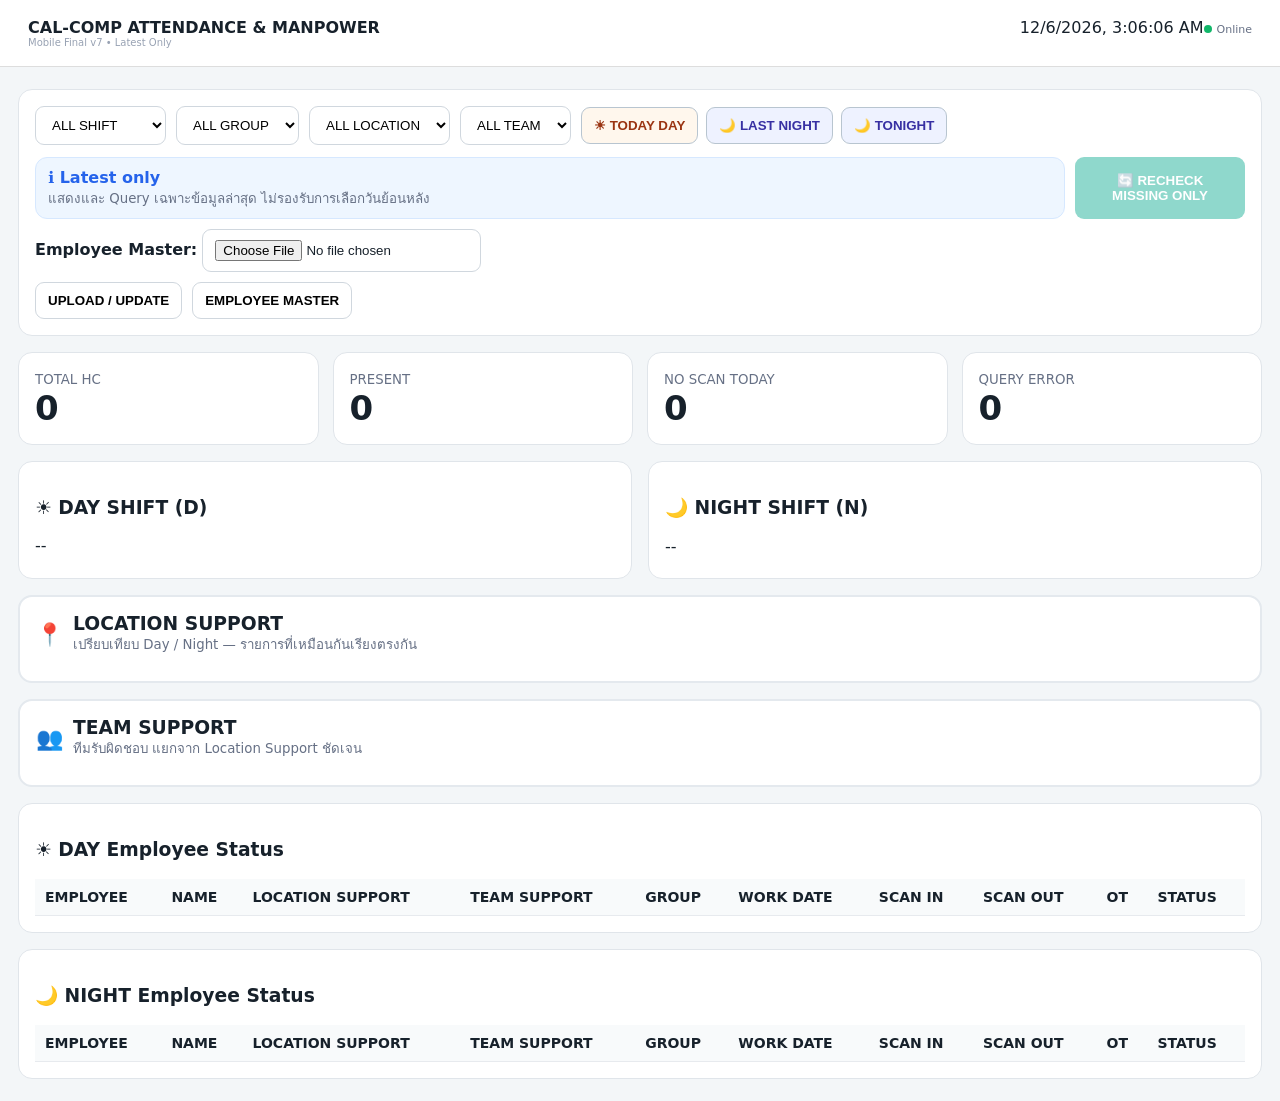
==== templates/index.html @ 97f6e33f "Add files via upload" ====
<!doctype html><html lang="th"><head>
<meta name="viewport" content="width=device-width,initial-scale=1,viewport-fit=cover">
<meta name="apple-mobile-web-app-capable" content="yes">
<meta name="apple-mobile-web-app-status-bar-style" content="default">
<meta name="apple-mobile-web-app-title" content="CC Attendance">
<link rel="apple-touch-icon" href="/static/icon-192.png"><meta charset="utf-8"><meta name="viewport" content="width=device-width,initial-scale=1,viewport-fit=cover"><meta name="theme-color" content="#0aa98f"><link rel="manifest" href="/manifest.webmanifest"><title>CC Attendance Mobile</title><style>
:root{--t:#0aa98f;--ink:#17212b;--mut:#667085;--bg:#f3f6f8}*{box-sizing:border-box}body{margin:0;font-family:system-ui,"Segoe UI",sans-serif;background:var(--bg);color:var(--ink)}header{background:#fff;padding:18px 28px;border-bottom:1px solid #ddd;display:flex;justify-content:space-between}.wrap{max-width:1400px;margin:22px auto;padding:0 18px}.toolbar,.card,.metric{background:#fff;border:1px solid #e0e5ea;border-radius:14px;padding:16px}.toolbar{display:flex;gap:10px;flex-wrap:wrap;align-items:center}select,input,button{padding:10px 12px;border:1px solid #d0d7de;border-radius:9px;background:#fff}button{cursor:pointer;font-weight:700}.primary{background:var(--t);color:#fff;border:0}.cards{display:grid;grid-template-columns:repeat(4,1fr);gap:14px;margin:16px 0}.metric small{color:var(--mut)}.metric strong{display:block;font-size:34px}.metric{transition:.15s}.metric.clickable,.barrow.clickable{cursor:pointer}.metric.clickable:hover,.barrow.clickable:hover{border-color:#9fded4;box-shadow:0 3px 12px #00000010}.barrow.clickable{border-radius:8px;padding:4px}.barrow.clickable:hover{background:#f5fbfa}.modal{display:none;position:fixed;inset:0;background:#0008;z-index:50;padding:24px}.modal.open{display:flex;align-items:center;justify-content:center}.modalbox{background:#fff;border-radius:16px;width:min(1000px,96vw);max-height:86vh;overflow:hidden;box-shadow:0 20px 60px #0005}.modalhead{padding:16px 20px;border-bottom:1px solid #e7eaee;display:flex;justify-content:space-between;align-items:center}.modalbody{padding:0 20px 20px;overflow:auto;max-height:70vh}.close{border:0;background:#f2f4f7;font-size:18px}.grid{display:grid;grid-template-columns:1fr 1fr;gap:16px}.compare{display:grid;grid-template-columns:180px 1fr 90px 1fr 90px;gap:10px;align-items:center;padding:8px 6px;border-bottom:1px solid #f0f2f4}.compare.head{font-weight:800;background:#f8fafb;border-radius:8px}.typecard{border:2px solid #e4e9ee}.typehead{display:flex;align-items:center;gap:10px;margin-bottom:10px}.typeicon{font-size:22px}.queryquick{display:flex;gap:8px;flex-wrap:wrap}.queryquick button{border-color:#b8c5d0}.queryquick .night{background:#eef2ff;color:#3730a3}.queryquick .day{background:#fff7ed;color:#9a3412}.barrow{display:grid;grid-template-columns:140px 1fr 75px;gap:10px;align-items:center;margin:9px 0}.bar,.prog{height:10px;background:#e8edf1;border-radius:99px;overflow:hidden}.fill{height:100%;background:var(--t)}table{width:100%;border-collapse:collapse;font-size:14px}th,td{padding:10px;border-bottom:1px solid #e7eaee;text-align:left}th{background:#f8fafb;position:sticky;top:0}.pill{font-size:12px;font-weight:800;padding:5px 8px;border-radius:99px}.present{background:#dcfce7;color:#166534}.noscan{background:#fff3cd;color:#8a5700}.error{background:#fee2e2;color:#991b1b}.unchecked{background:#e5e7eb;color:#475467}.progress{display:none;margin-top:12px}.prog div{height:100%;background:#2563eb;width:0}.scroll{max-height:520px;overflow:auto}@media(max-width:850px){.cards{grid-template-columns:1fr 1fr}.grid{grid-template-columns:1fr}}

/* V4.3 Mobile/PWA */
.mobilebar{display:none}.mobile-tabs{display:none}
@media(max-width:700px){
 body{padding-bottom:74px} header{padding:12px 14px;position:sticky;top:0;z-index:20} header b{font-size:14px} header span{font-size:11px}.wrap{margin:10px auto;padding:0 9px}.toolbar{padding:10px;gap:7px}.toolbar>select{width:calc(50% - 4px)}.toolbar label{width:100%;font-size:12px}.toolbar label input[type=date]{width:58%}.toolbar input[type=file]{max-width:100%}.queryquick{display:grid;grid-template-columns:repeat(3,1fr);width:100%;gap:6px}.queryquick button{padding:10px 4px;font-size:11px}.toolbar #qcustom,.toolbar #qmissing{flex:1}.toolbar #upload,.toolbar #manage,.toolbar label:has(#master){display:none}.cards{grid-template-columns:1fr 1fr;gap:8px;margin:10px 0}.metric{padding:11px}.metric strong{font-size:27px}.metric small{font-size:10px}.grid{grid-template-columns:1fr 1fr;gap:8px}.grid .card{padding:10px}.grid h3{font-size:13px;margin:0 0 6px}.grid #daySummary,.grid #nightSummary{font-size:11px}.typecard{padding:10px}.typehead h3{font-size:15px}.compare{grid-template-columns:105px 1fr 38px 1fr 38px;gap:5px;padding:7px 2px;font-size:11px}.compare.head{font-size:10px}.barrow{grid-template-columns:100px 1fr 55px}.card:has(#dayRows),.card:has(#nightRows){padding:10px}.scroll{max-height:420px;overflow:auto}table{font-size:11px;min-width:780px}th,td{padding:8px 6px}.modal{padding:0;align-items:flex-end!important}.modalbox{width:100%;max-height:90vh;border-radius:18px 18px 0 0}.modalbody{padding:0 10px 20px}.mobilebar{display:grid;grid-template-columns:repeat(3,1fr);position:fixed;left:0;right:0;bottom:0;z-index:60;background:#fff;border-top:1px solid #ddd;padding-bottom:env(safe-area-inset-bottom)}.mobilebar button{border:0;border-radius:0;padding:10px 4px;background:#fff;font-size:11px}.mobilebar span{display:block;font-size:18px}.mobile-tabs{display:flex;gap:6px;margin:8px 0}.mobile-tabs button{flex:1}.progress{position:sticky;top:52px;z-index:15;background:#fff;padding:8px;border-radius:10px}.typeicon{font-size:18px}
}

/* V6 Mobile Final */
button:disabled{opacity:.45;cursor:not-allowed}.netdot{display:inline-flex;align-items:center;gap:5px;font-size:11px;color:#667085}.netdot i{width:8px;height:8px;border-radius:50%;background:#12b76a;display:inline-block}.netdot.off i{background:#f04438}.mastertools{display:flex;gap:7px;flex-wrap:wrap;margin:12px 0}.mastertools button{font-size:12px}.ghost{background:#fff;border:1px solid #b8c5d0}.settingrow{display:flex;justify-content:space-between;gap:14px;align-items:center;padding:14px 0;border-bottom:1px solid #edf0f2}.settingrow:last-child{border-bottom:0}.settingrow label{font-weight:700}.settingrow small{display:block;color:#667085;font-weight:400;margin-top:3px}.settingsbox{padding:8px 20px 24px}.backupnote{font-size:12px;color:#667085;margin-top:8px}.toast{position:fixed;left:50%;bottom:92px;transform:translateX(-50%);background:#17212b;color:#fff;padding:10px 14px;border-radius:999px;z-index:100;font-size:12px;opacity:0;pointer-events:none;transition:.2s}.toast.show{opacity:1}.ver{font-size:10px;color:#98a2b3}.querybusy{animation:pulse 1s infinite}@keyframes pulse{50%{opacity:.55}}
@media(max-width:700px){.mobilebar{grid-template-columns:repeat(4,1fr)}.toolbar{border-radius:18px}.toolbar #last{width:100%;text-align:right;font-size:11px}.mastertools{display:grid;grid-template-columns:1fr 1fr}.mastertools button{padding:9px 6px}.settingsbox{padding:6px 16px 24px}.settingrow{font-size:13px}.settingrow select{max-width:120px}.modalbody .mastertable{min-width:880px}}

/* V7 Latest Only: mobile historical custom-date query removed */
.latestonly{width:100%;display:grid;grid-template-columns:1fr auto;gap:10px;align-items:stretch;margin-top:2px}.latestonly>div{background:#eef6ff;border:1px solid #d6e8ff;border-radius:12px;padding:10px 12px;color:#2563eb;display:flex;flex-direction:column;justify-content:center}.latestonly small{display:block;color:#667085;margin-top:3px;line-height:1.35}.latestonly #qmissing{min-width:170px;padding:10px 16px}.masterupload{width:100%}
@media(max-width:700px){.toolbar label.masterupload,.toolbar #upload,.toolbar #manage{display:none}.latestonly{grid-template-columns:1.7fr 1fr;gap:8px}.latestonly>div{padding:10px;font-size:12px}.latestonly small{font-size:10px}.latestonly #qmissing{min-width:0;font-size:12px;padding:10px 6px}.toolbar #last{margin-left:0!important}.toolbar>select{min-height:44px}.queryquick button{min-height:44px}}
</style></head><body><header><div><b>CAL-COMP ATTENDANCE & MANPOWER</b><div class="ver">Mobile Final v7 • Latest Only</div></div><div style="text-align:right"><span id="clock"></span><div id="netstate" class="netdot"><i></i><span>Online</span></div></div></header><div class="wrap">
<div class="toolbar"><select id="shift"><option value="ALL">ALL SHIFT</option><option value="D">☀ DAY (D)</option><option value="N">🌙 NIGHT (N)</option></select><select id="group"><option value="ALL">ALL GROUP</option><option>A</option><option>B</option><option>OP</option></select><select id="loc"><option value="ALL">ALL LOCATION</option></select><select id="team"><option value="ALL">ALL TEAM</option></select><div class="queryquick"><button class="day" id="qday">☀ TODAY DAY</button><button class="night" id="qlast">🌙 LAST NIGHT</button><button class="night" id="qtonight">🌙 TONIGHT</button></div><div class="latestonly"><div><b>ℹ️ Latest only</b><small>แสดงและ Query เฉพาะข้อมูลล่าสุด ไม่รองรับการเลือกวันย้อนหลัง</small></div><button class="primary" id="qmissing" disabled>🔄 RECHECK<br>MISSING ONLY</button></div><label class="masterupload"><b>Employee Master:</b> <input type="file" id="master" accept=".xlsx"></label><button id="upload">UPLOAD / UPDATE</button><button id="manage">EMPLOYEE MASTER</button><span style="margin-left:auto;color:var(--mut)" id="last"></span></div>
<div class="progress" id="progress"><div id="pmsg">Preparing...</div><div class="prog"><div id="pfill"></div></div></div>
<div class="cards"><div class="metric clickable" data-status="ALL"><small>TOTAL HC</small><strong id="total">0</strong></div><div class="metric clickable" data-status="PRESENT"><small>PRESENT</small><strong id="present">0</strong></div><div class="metric clickable" data-status="NO SCAN TODAY"><small>NO SCAN TODAY</small><strong id="noscan">0</strong></div><div class="metric clickable" data-status="QUERY UNAVAILABLE"><small>QUERY ERROR</small><strong id="error">0</strong></div></div><div class="grid" style="margin-bottom:16px"><div class="card"><h3>☀ DAY SHIFT (D)</h3><div id="daySummary">--</div><div style="color:#667085;margin:6px 0" id="dayDate"></div></div><div class="card"><h3>🌙 NIGHT SHIFT (N)</h3><div id="nightSummary">--</div><div style="color:#667085;margin:6px 0" id="nightDate"></div></div></div>
<div class="card typecard" style="margin-bottom:16px"><div class="typehead"><span class="typeicon">📍</span><div><h3 style="margin:0">LOCATION SUPPORT</h3><small style="color:#667085">เปรียบเทียบ Day / Night — รายการที่เหมือนกันเรียงตรงกัน</small></div></div><div id="locCompare"></div></div>
<div class="card typecard" style="margin-bottom:16px"><div class="typehead"><span class="typeicon">👥</span><div><h3 style="margin:0">TEAM SUPPORT</h3><small style="color:#667085">ทีมรับผิดชอบ แยกจาก Location Support ชัดเจน</small></div></div><div id="teamCompare"></div></div>
<div class="card" style="margin-top:16px"><h3>☀ DAY Employee Status <span id="dayCount" style="color:#667085;font-size:14px"></span></h3><div class="scroll"><table><thead><tr><th>EMPLOYEE</th><th>NAME</th><th>LOCATION SUPPORT</th><th>TEAM SUPPORT</th><th>GROUP</th><th>WORK DATE</th><th>SCAN IN</th><th>SCAN OUT</th><th>OT</th><th>STATUS</th></tr></thead><tbody id="dayRows"></tbody></table></div></div>
<div class="card" style="margin-top:16px"><h3>🌙 NIGHT Employee Status <span id="nightCount" style="color:#667085;font-size:14px"></span></h3><div class="scroll"><table><thead><tr><th>EMPLOYEE</th><th>NAME</th><th>LOCATION SUPPORT</th><th>TEAM SUPPORT</th><th>GROUP</th><th>WORK DATE</th><th>SCAN IN</th><th>SCAN OUT</th><th>OT</th><th>STATUS</th></tr></thead><tbody id="nightRows"></tbody></table></div></div></div><div class="modal" id="modal"><div class="modalbox"><div class="modalhead"><div><b id="mtitle">Employee Details</b> <span id="mcount"></span></div><button class="close" id="mclose">✕</button></div><div class="modalbody"><table><thead><tr><th>EMPLOYEE</th><th>NAME</th><th>LOCATION SUPPORT</th><th>TEAM SUPPORT</th><th>GROUP</th><th>SHIFT</th><th>WORK DATE</th><th>SCAN IN</th><th>SCAN OUT</th><th>OT</th><th>LATEST DATE TIME</th><th>STATUS</th></tr></thead><tbody id="mrows"></tbody></table></div></div></div>
<div class="modal" id="emodal"><div class="modalbox"><div class="modalhead"><div><b>Employee Master</b><div class="backupnote" id="backupinfo">iPhone backup: checking...</div></div><button class="close" onclick="document.getElementById('emodal').classList.remove('open')">✕</button></div><div class="modalbody"><div class="mastertools"><button class="primary" onclick="editEmp({})">+ ADD EMPLOYEE</button><button class="ghost" onclick="backupMaster(false)">💾 BACKUP TO IPHONE</button><button class="ghost" onclick="restoreMaster()">♻️ RESTORE</button><button class="ghost" onclick="exportMasterFile()">⬇️ EXPORT JSON</button><button class="ghost" onclick="document.getElementById('backupfile').click()">⬆️ IMPORT JSON</button><input id="backupfile" type="file" accept="application/json,.json" hidden onchange="importMasterFile(this)"></div><div class="scroll"><table class="mastertable"><thead><tr><th>EMP NO.</th><th>NAME</th><th>LOCATION SUPPORT</th><th>TEAM SUPPORT</th><th>GROUP</th><th>SHIFT</th><th>ACTIVE</th><th></th></tr></thead><tbody id="erows"></tbody></table></div></div></div></div>
<div class="modal" id="smodal"><div class="modalbox" style="width:min(560px,96vw)"><div class="modalhead"><b>⚙️ Mobile Settings</b><button class="close" onclick="document.getElementById('smodal').classList.remove('open')">✕</button></div><div class="settingsbox"><div class="settingrow"><div><label>Auto Recheck Missing</label><small>ทำงานเฉพาะตอนเปิดแอปอยู่ และใช้ Query ล่าสุด</small></div><input id="autoRecheck" type="checkbox"></div><div class="settingrow"><div><label>Recheck interval</label><small>แนะนำ 5 นาทีขึ้นไป</small></div><select id="autoInterval"><option value="2">2 min</option><option value="5">5 min</option><option value="10">10 min</option><option value="15">15 min</option></select></div><div class="settingrow"><div><label>Employee Master backup</label><small id="settingsBackupInfo">No backup yet</small></div><button onclick="backupState(false)">Backup now</button></div><div class="settingrow"><div><label>PWA mode</label><small id="pwaMode">Browser</small></div><span id="healthVersion">...</span></div></div></div></div>
<div id="toast" class="toast"></div><script>
const $=id=>document.getElementById(id);const MASTER_KEY='ccAttendanceMasterV7',STATE_KEY='ccAttendanceStateV7',SETTINGS_KEY='ccAttendanceSettingsV7',LAST_QUERY_KEY='ccAttendanceLastQueryV7';let currentEmployees=[];let lastQueryPayload=null;let jobRunning=false;let autoTimer=null;let settings={autoRecheck:false,intervalMin:5};setInterval(()=>$('clock').textContent=new Date().toLocaleString(),1000);

function toast(msg){const t=$('toast');t.textContent=msg;t.classList.add('show');setTimeout(()=>t.classList.remove('show'),2200)}
function readBackup(){try{return JSON.parse(localStorage.getItem(MASTER_KEY)||'null')}catch{return null}}
function readState(){try{return JSON.parse(localStorage.getItem(STATE_KEY)||'null')}catch{return null}}
function updateBackupInfo(){const b=readBackup(),st=readState();let txt=b?.employees?.length?`${b.employees.length} records • ${new Date(b.saved_at).toLocaleString()}`:'No iPhone backup yet';if(st?.attendance?.length)txt+=` • ${st.attendance.length} attendance`;if($('backupinfo'))$('backupinfo').textContent='iPhone backup: '+txt;if($('settingsBackupInfo'))$('settingsBackupInfo').textContent=txt}
async function backupMaster(silent=true){try{let r=await fetch('/api/master/export',{cache:'no-store'}),d=await r.json();if(!d.ok)throw new Error(d.error||'backup failed');if(!d.employees?.length){if(!silent)alert('Server master is empty — backup was not overwritten');return false}let pack={version:1,saved_at:new Date().toISOString(),employees:d.employees};localStorage.setItem(MASTER_KEY,JSON.stringify(pack));updateBackupInfo();if(!silent)toast(`Backup ${d.employees.length} employees saved on iPhone`);return true}catch(e){if(!silent)alert('Backup failed: '+e.message);return false}}
async function backupState(silent=true){try{let r=await fetch('/api/state/export',{cache:'no-store'}),d=await r.json();if(!d.ok)throw new Error(d.error||'state backup failed');if(!d.employees?.length)return false;let pack={version:1,saved_at:new Date().toISOString(),employees:d.employees,attendance:d.attendance||[]};localStorage.setItem(STATE_KEY,JSON.stringify(pack));localStorage.setItem(MASTER_KEY,JSON.stringify({version:1,saved_at:pack.saved_at,employees:pack.employees}));updateBackupInfo();if(!silent)toast(`Saved ${pack.employees.length} employees + ${pack.attendance.length} attendance rows`);return true}catch(e){if(!silent)alert('State backup failed: '+e.message);return false}}
async function restoreState(auto=false){let st=readState();if(!st?.employees?.length)return false;if(!auto&&!confirm(`Restore ${st.employees.length} employees and ${st.attendance?.length||0} attendance rows?`))return false;try{let r=await fetch('/api/state/restore',{method:'POST',headers:{'Content-Type':'application/json'},body:JSON.stringify(st)}),d=await r.json();if(!r.ok||!d.ok)throw new Error(d.error||'state restore failed');toast(`Restored ${d.total} employees + ${d.attendance} attendance rows`);return true}catch(e){if(!auto)alert('State restore failed: '+e.message);return false}}
async function restoreMaster(auto=false){let b=readBackup();if(!b?.employees?.length){if(!auto)alert('No iPhone backup found');return false}if(!auto&&!confirm(`Restore ${b.employees.length} employee records to server?`))return false;try{let r=await fetch('/api/master/replace',{method:'POST',headers:{'Content-Type':'application/json'},body:JSON.stringify({employees:b.employees})}),d=await r.json();if(!r.ok||!d.ok)throw new Error(d.error||'restore failed');toast(`Restored ${d.active}/${d.total} active employees`);await load();return true}catch(e){if(!auto)alert('Restore failed: '+e.message);return false}}
function exportMasterFile(){let b=readBackup();if(!b?.employees?.length)return alert('Please backup Employee Master first');let blob=new Blob([JSON.stringify(b,null,2)],{type:'application/json'}),a=document.createElement('a');a.href=URL.createObjectURL(blob);a.download=`CC_Attendance_Master_${new Date().toISOString().slice(0,10)}.json`;a.click();URL.revokeObjectURL(a.href)}
async function importMasterFile(inp){let f=inp.files?.[0];if(!f)return;try{let b=JSON.parse(await f.text());if(!Array.isArray(b.employees)||!b.employees.length)throw new Error('Invalid backup file');localStorage.setItem(MASTER_KEY,JSON.stringify({version:1,saved_at:new Date().toISOString(),employees:b.employees}));updateBackupInfo();await restoreMaster(true);toast('Import completed')}catch(e){alert('Import failed: '+e.message)}finally{inp.value=''}}
async function ensureMasterPersistence(){try{let r=await fetch('/api/employees',{cache:'no-store'}),d=await r.json(),active=(d.employees||[]).filter(x=>x.active).length,b=readBackup(),st=readState();if(active===0&&st?.employees?.length){toast('Render restarted • restoring saved attendance state');await restoreState(true)}else if(active===0&&b?.employees?.length){toast('Render restarted • restoring Employee Master from iPhone');await restoreMaster(true)}else if(active>0){await backupState(true)}}catch(e){console.warn('state persistence',e)}updateBackupInfo()}
function loadSettings(){try{settings={...settings,...JSON.parse(localStorage.getItem(SETTINGS_KEY)||'{}')} }catch{};$('autoRecheck').checked=!!settings.autoRecheck;$('autoInterval').value=String(settings.intervalMin||5);try{lastQueryPayload=JSON.parse(localStorage.getItem(LAST_QUERY_KEY)||'null')}catch{};if(lastQueryPayload)$('qmissing').disabled=false;scheduleAuto()}
function saveSettings(){settings.autoRecheck=$('autoRecheck').checked;settings.intervalMin=Number($('autoInterval').value)||5;localStorage.setItem(SETTINGS_KEY,JSON.stringify(settings));scheduleAuto();toast('Settings saved')}
function scheduleAuto(){if(autoTimer)clearInterval(autoTimer);autoTimer=null;if(!settings.autoRecheck)return;autoTimer=setInterval(()=>{if(!jobRunning&&lastQueryPayload&&navigator.onLine)startQuery({...lastQueryPayload,missing_only:true},true)},Math.max(2,settings.intervalMin)*60000)}
function networkState(){let on=navigator.onLine,n=$('netstate');n.classList.toggle('off',!on);n.querySelector('span').textContent=on?'Online':'Offline'}
window.addEventListener('online',networkState);window.addEventListener('offline',networkState);

function pill(s){let c=s==='PRESENT'?'present':s==='NO SCAN TODAY'?'noscan':s==='QUERY UNAVAILABLE'?'error':'unchecked';return `<span class="pill ${c}">${s||'NOT CHECKED'}</span>`}
function orderedKeys(a,b){let ak=Object.keys(a||{}),bk=Object.keys(b||{}),common=ak.filter(k=>bk.includes(k)).sort(),onlyA=ak.filter(k=>!bk.includes(k)).sort(),onlyB=bk.filter(k=>!ak.includes(k)).sort();return [...common,...onlyA,...onlyB]}
function mini(v,type,key,shift){if(!v)return `<span style="color:#98a2b3">—</span><span></span>`;let pct=v.total?100*v.present/v.total:0;return `<div class="bar clickable" data-type="${type}" data-key="${esc(key)}" data-shift="${shift}" style="height:12px"><div class="fill" style="width:${pct}%"></div></div><b>${v.present}/${v.total}</b>`}
function compareRows(day,night,id,type){let keys=orderedKeys(day,night);$(id).innerHTML=`<div class="compare head"><span>${type==='location_support'?'Location':'Team'}</span><span>☀ DAY</span><span>HC</span><span>🌙 NIGHT</span><span>HC</span></div>`+keys.map(k=>`<div class="compare"><b>${esc(k)}</b>${mini(day?.[k],type,k,'D')}${mini(night?.[k],type,k,'N')}</div>`).join('');$(id).querySelectorAll('.clickable').forEach(x=>x.onclick=()=>openGroup(x.dataset.type,x.dataset.key,x.dataset.shift))}
function tableRow(x){return `<tr><td><b>${esc(x.employee_code)}</b></td><td>${esc(x.full_name)}</td><td>${esc(x.location_support||'')}</td><td>${esc(x.team_support||'')}</td><td>${esc(x.group_code||'')}</td><td>${esc(x.work_date||'--')}</td><td>${esc(x.scan_in||'--')}</td><td>${esc(x.scan_out||'--')}</td><td>${x.ot_minutes?'✓':'—'}</td><td>${pill(x.status)}</td></tr>`}
async function load(){let u=`/api/dashboard?location=${encodeURIComponent($('loc').value)}&team=${encodeURIComponent($('team').value)}&shift=${encodeURIComponent($('shift').value)}&group=${encodeURIComponent($('group').value)}`;let d=await (await fetch(u)).json();$('total').textContent=d.counts.TOTAL;$('present').textContent=d.counts.PRESENT;$('noscan').textContent=d.counts['NO SCAN TODAY'];$('error').textContent=d.counts['QUERY UNAVAILABLE'];$('last').textContent=d.last_query?'Last check: '+d.last_query:'Not checked yet';currentEmployees=d.employees;let ds=d.shift_counts?.D||{},ns=d.shift_counts?.N||{};$('daySummary').innerHTML=`<b>${ds.PRESENT||0}/${ds.TOTAL||0} Present</b> &nbsp; No Scan ${ds['NO SCAN TODAY']||0} &nbsp; Error ${ds['QUERY UNAVAILABLE']||0}`;$('nightSummary').innerHTML=`<b>${ns.PRESENT||0}/${ns.TOTAL||0} Present</b> &nbsp; No Scan ${ns['NO SCAN TODAY']||0} &nbsp; Error ${ns['QUERY UNAVAILABLE']||0}`;$('dayDate').textContent='Work date: '+d.current_day_work_date;$('nightDate').textContent='Work date: '+d.current_night_work_date+' → next day';compareRows(d.by_location?.D,d.by_location?.N,'locCompare','location_support');compareRows(d.by_team?.D,d.by_team?.N,'teamCompare','team_support');let day=d.employees.filter(x=>x.shift==='D'),night=d.employees.filter(x=>x.shift==='N');$('dayRows').innerHTML=day.map(tableRow).join('');$('nightRows').innerHTML=night.map(tableRow).join('');$('dayCount').textContent=`(${day.length} employees)`;$('nightCount').textContent=`(${night.length} employees)`;let lv=$('loc').value,tv=$('team').value;$('loc').innerHTML='<option value="ALL">ALL LOCATION</option>'+d.locations.map(x=>`<option>${x}</option>`).join('');$('team').innerHTML='<option value="ALL">ALL TEAM</option>'+d.teams.map(x=>`<option>${x}</option>`).join('');$('loc').value=lv;$('team').value=tv}
function esc(v){return String(v??'').replace(/[&<>"']/g,m=>({'&':'&amp;','<':'&lt;','>':'&gt;','"':'&quot;',"'":'&#39;'}[m]))}
function openList(title,list){$('mtitle').textContent=title;$('mcount').textContent=`(${list.length})`;$('mrows').innerHTML=list.map(x=>`<tr><td><b>${esc(x.employee_code)}</b></td><td>${esc(x.full_name)}</td><td>${esc(x.location_support||'')}</td><td>${esc(x.team_support||'')}</td><td>${esc(x.group_code||'')}</td><td>${esc(x.shift==='D'?'DAY':x.shift==='N'?'NIGHT':(x.shift||''))}</td><td>${esc(x.work_date||'--')}</td><td>${esc(x.scan_in||'--')}</td><td>${esc(x.scan_out||'--')}</td><td>${x.ot_minutes?'✓':'—'}</td><td>${esc(x.latest_datetime||'--')}</td><td>${pill(x.status)}</td></tr>`).join('')||'<tr><td colspan="8">No employee in this status</td></tr>';$('modal').classList.add('open')}
function openStatus(s){let list=s==='ALL'?currentEmployees:currentEmployees.filter(x=>(x.status||'NOT CHECKED')===s);openList(s==='ALL'?'TOTAL HC':s,list)}
function openGroup(type,key,shiftCode){let group=currentEmployees.filter(x=>x[type]===key && (!shiftCode||x.shift===shiftCode));let rank=x=>x.status==='NO SCAN TODAY'?0:x.status==='QUERY UNAVAILABLE'?1:!x.status?2:x.status==='PRESENT'?4:3;group.sort((a,b)=>rank(a)-rank(b)||String(a.full_name).localeCompare(String(b.full_name)));let need=group.filter(x=>rank(x)<3).length;openList(`${key} — ${shiftCode==='D'?'DAY':'NIGHT'} | Need attention ${need}/${group.length}`,group)}
document.querySelectorAll('.metric.clickable').forEach(x=>x.onclick=()=>openStatus(x.dataset.status));$('mclose').onclick=()=>$('modal').classList.remove('open');$('modal').onclick=e=>{if(e.target===$('modal'))$('modal').classList.remove('open')};

$('manage').onclick=async()=>{let d=await (await fetch('/api/employees',{cache:'no-store'})).json();$('erows').innerHTML=d.employees.map(x=>`<tr><td>${esc(x.employee_code)}</td><td>${esc(x.full_name)}</td><td>${esc(x.location_support||'')}</td><td>${esc(x.team_support||'')}</td><td>${esc(x.group_code||'')}</td><td>${esc(x.shift||'')}</td><td>${x.active?'YES':'NO'}</td><td><button onclick='editEmp(${JSON.stringify(x)})'>EDIT</button></td></tr>`).join('');updateBackupInfo();$('emodal').classList.add('open')};
async function editEmp(x){let employee_code=x.employee_code||prompt('Employee No.');if(!employee_code)return;let full_name=prompt('Name',x.full_name||'');if(full_name===null)return;let location_support=prompt('Location Support',x.location_support||'')??'';let team_support=prompt('Team Support',x.team_support||'')??'';let group_code=prompt('Group: A / B / OP',x.group_code||'')??'';let shift=prompt('Shift: D / N',x.shift||'')??'';let active=confirm('Active employee? OK=Active / Cancel=Inactive');let r=await fetch('/api/employees',{method:'POST',headers:{'Content-Type':'application/json'},body:JSON.stringify({employee_code,full_name,location_support,team_support,group_code,shift,active})});let d=await r.json();if(!d.ok)return alert(d.error);$('emodal').classList.remove('open');await backupMaster(true);load();$('manage').click()}
$('loc').onchange=load;$('team').onchange=load;$('shift').onchange=load;$('group').onchange=load;
$('upload').onclick=async()=>{let f=$('master').files[0];if(!f)return alert('เลือก Excel ก่อน');let fd=new FormData();fd.append('file',f);let r=await fetch('/api/upload-master',{method:'POST',body:fd}),d=await r.json();if(!d.ok)return alert(d.error);await backupMaster(true);alert(`Master updated\nTotal ${d.total}\nAdded ${d.added}\nRemoved ${d.removed}`);load()};
async function startQuery(payload,silent=false){if(jobRunning){if(!silent)toast('Query is already running');return}if(!navigator.onLine){if(!silent)alert('No Internet connection');return}if(!payload.missing_only){lastQueryPayload={...payload};localStorage.setItem(LAST_QUERY_KEY,JSON.stringify(lastQueryPayload));$('qmissing').disabled=false}try{let r=await fetch('/api/query',{method:'POST',headers:{'Content-Type':'application/json'},body:JSON.stringify(payload)}),d=await r.json();if(!r.ok||!d.ok){if(d.job_id){jobRunning=true;$('progress').style.display='block';poll(d.job_id);return}throw new Error(d.error||'Unable to start query')}jobRunning=true;$('progress').style.display='block';$('progress').classList.add('querybusy');poll(d.job_id)}catch(e){jobRunning=false;if(!silent)alert('Query failed: '+e.message)}}
$('qday').onclick=()=>startQuery({mode:'DAY'});$('qlast').onclick=()=>startQuery({mode:'LAST_NIGHT'});$('qtonight').onclick=()=>startQuery({mode:'TONIGHT'});$('qmissing').onclick=()=>{if(!lastQueryPayload)return alert('กรุณา Query กะที่ต้องการก่อน');startQuery({...lastQueryPayload,missing_only:true})};
async function poll(j){try{let r=await fetch('/api/job/'+j,{cache:'no-store'}),d=await r.json();let pct=d.total?Math.round(d.done*100/d.total):0;$('pfill').style.width=pct+'%';$('pmsg').textContent=`${d.message}  ${d.done}/${d.total} ${d.current||''}`;if(d.status==='done'||d.status==='error'){jobRunning=false;$('progress').classList.remove('querybusy');await load();if(d.status==='done')await backupState(true);if(d.status==='error')alert(d.message||'Query error');else toast(d.message||'Attendance updated');setTimeout(()=>{$('progress').style.display='none'},2500);return}setTimeout(()=>poll(j),800)}catch(e){jobRunning=false;$('progress').classList.remove('querybusy');$('pmsg').textContent='Connection interrupted — tap Recheck';}}
$('autoRecheck').onchange=saveSettings;$('autoInterval').onchange=saveSettings;
$('pwaMode').textContent=window.matchMedia('(display-mode: standalone)').matches?'Installed on Home Screen':'Safari / Browser';
async function boot(){networkState();loadSettings();await ensureMasterPersistence();await load();try{let h=await (await fetch('/api/health',{cache:'no-store'})).json();$('healthVersion').textContent=h.version||'OK'}catch{$('healthVersion').textContent='offline'}}boot();
</script><div class="mobilebar"><button onclick="window.scrollTo({top:0,behavior:'smooth'})"><span>📊</span>Dashboard</button><button onclick="document.getElementById('qmissing').click()"><span>🔄</span>Recheck</button><button onclick="document.getElementById('manage').click()"><span>👥</span>Master</button><button onclick="document.getElementById('smodal').classList.add('open');updateBackupInfo()"><span>⚙️</span>Settings</button></div><script>if('serviceWorker' in navigator){navigator.serviceWorker.register('/sw.js').catch(()=>{})}</script></body></html>
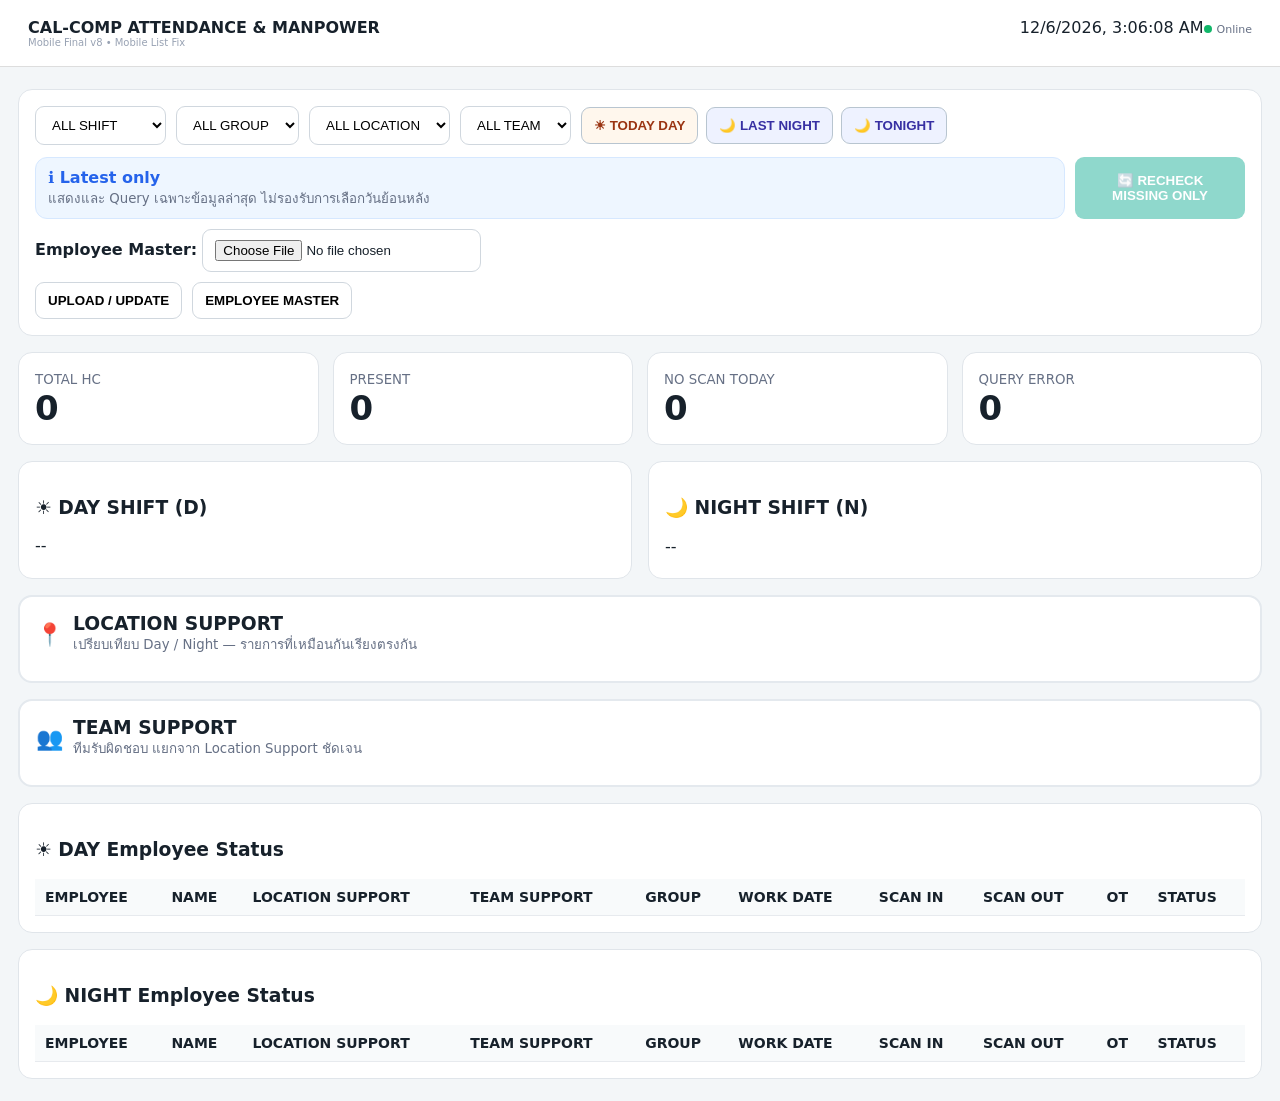
==== commit b3b4857f: "Add files via upload" ====
--- a/templates/index.html
+++ b/templates/index.html
@@ -19,14 +19,35 @@
 /* V7 Latest Only: mobile historical custom-date query removed */
 .latestonly{width:100%;display:grid;grid-template-columns:1fr auto;gap:10px;align-items:stretch;margin-top:2px}.latestonly>div{background:#eef6ff;border:1px solid #d6e8ff;border-radius:12px;padding:10px 12px;color:#2563eb;display:flex;flex-direction:column;justify-content:center}.latestonly small{display:block;color:#667085;margin-top:3px;line-height:1.35}.latestonly #qmissing{min-width:170px;padding:10px 16px}.masterupload{width:100%}
 @media(max-width:700px){.toolbar label.masterupload,.toolbar #upload,.toolbar #manage{display:none}.latestonly{grid-template-columns:1.7fr 1fr;gap:8px}.latestonly>div{padding:10px;font-size:12px}.latestonly small{font-size:10px}.latestonly #qmissing{min-width:0;font-size:12px;padding:10px 6px}.toolbar #last{margin-left:0!important}.toolbar>select{min-height:44px}.queryquick button{min-height:44px}}
-</style></head><body><header><div><b>CAL-COMP ATTENDANCE & MANPOWER</b><div class="ver">Mobile Final v7 • Latest Only</div></div><div style="text-align:right"><span id="clock"></span><div id="netstate" class="netdot"><i></i><span>Online</span></div></div></header><div class="wrap">
+
+/* V8 mobile modal list + scroll fix */
+.mobile-detail-list{display:none}
+.desktop-detail-table{display:block}
+@media(max-width:700px){
+  .modal{z-index:120;padding:0;align-items:flex-end!important}
+  .modalbox{width:100%;height:min(88dvh,760px);max-height:88dvh;border-radius:18px 18px 0 0;display:flex;flex-direction:column;overflow:hidden}
+  .modalhead{flex:0 0 auto;padding:14px 16px;position:relative;z-index:2;background:#fff}
+  .modalhead>div{min-width:0;padding-right:8px}.modalhead b{font-size:18px;line-height:1.25}.modalhead #mcount{font-size:14px}
+  .modalbody{flex:1 1 auto;min-height:0;max-height:none;overflow-y:auto;-webkit-overflow-scrolling:touch;overscroll-behavior:contain;padding:0 12px calc(26px + env(safe-area-inset-bottom));background:#fff}
+  .desktop-detail-table{display:none}
+  .mobile-detail-list{display:flex;flex-direction:column;gap:10px;padding:10px 0 18px}
+  .detail-card{border:1px solid #e1e7ec;border-radius:14px;padding:12px;background:#fff;box-shadow:0 1px 2px #00000008}
+  .detail-card-head{display:flex;justify-content:space-between;gap:10px;align-items:flex-start;margin-bottom:8px}
+  .detail-id{font-size:15px;font-weight:850;letter-spacing:.2px}.detail-name{font-size:14px;font-weight:750;text-align:right;overflow-wrap:anywhere}
+  .detail-grid{display:grid;grid-template-columns:1fr 1fr;gap:7px 12px}
+  .detail-field{min-width:0}.detail-field.wide{grid-column:1/-1}.detail-label{display:block;color:#667085;font-size:10px;font-weight:800;text-transform:uppercase;letter-spacing:.3px;margin-bottom:2px}
+  .detail-value{display:block;font-size:13px;line-height:1.25;overflow-wrap:anywhere;word-break:break-word}
+  .detail-status{margin-top:9px;display:flex;justify-content:flex-end}
+  .mobilebar{z-index:60}
+}
+</style></head><body><header><div><b>CAL-COMP ATTENDANCE & MANPOWER</b><div class="ver">Mobile Final v8 • Mobile List Fix</div></div><div style="text-align:right"><span id="clock"></span><div id="netstate" class="netdot"><i></i><span>Online</span></div></div></header><div class="wrap">
 <div class="toolbar"><select id="shift"><option value="ALL">ALL SHIFT</option><option value="D">☀ DAY (D)</option><option value="N">🌙 NIGHT (N)</option></select><select id="group"><option value="ALL">ALL GROUP</option><option>A</option><option>B</option><option>OP</option></select><select id="loc"><option value="ALL">ALL LOCATION</option></select><select id="team"><option value="ALL">ALL TEAM</option></select><div class="queryquick"><button class="day" id="qday">☀ TODAY DAY</button><button class="night" id="qlast">🌙 LAST NIGHT</button><button class="night" id="qtonight">🌙 TONIGHT</button></div><div class="latestonly"><div><b>ℹ️ Latest only</b><small>แสดงและ Query เฉพาะข้อมูลล่าสุด ไม่รองรับการเลือกวันย้อนหลัง</small></div><button class="primary" id="qmissing" disabled>🔄 RECHECK<br>MISSING ONLY</button></div><label class="masterupload"><b>Employee Master:</b> <input type="file" id="master" accept=".xlsx"></label><button id="upload">UPLOAD / UPDATE</button><button id="manage">EMPLOYEE MASTER</button><span style="margin-left:auto;color:var(--mut)" id="last"></span></div>
 <div class="progress" id="progress"><div id="pmsg">Preparing...</div><div class="prog"><div id="pfill"></div></div></div>
 <div class="cards"><div class="metric clickable" data-status="ALL"><small>TOTAL HC</small><strong id="total">0</strong></div><div class="metric clickable" data-status="PRESENT"><small>PRESENT</small><strong id="present">0</strong></div><div class="metric clickable" data-status="NO SCAN TODAY"><small>NO SCAN TODAY</small><strong id="noscan">0</strong></div><div class="metric clickable" data-status="QUERY UNAVAILABLE"><small>QUERY ERROR</small><strong id="error">0</strong></div></div><div class="grid" style="margin-bottom:16px"><div class="card"><h3>☀ DAY SHIFT (D)</h3><div id="daySummary">--</div><div style="color:#667085;margin:6px 0" id="dayDate"></div></div><div class="card"><h3>🌙 NIGHT SHIFT (N)</h3><div id="nightSummary">--</div><div style="color:#667085;margin:6px 0" id="nightDate"></div></div></div>
 <div class="card typecard" style="margin-bottom:16px"><div class="typehead"><span class="typeicon">📍</span><div><h3 style="margin:0">LOCATION SUPPORT</h3><small style="color:#667085">เปรียบเทียบ Day / Night — รายการที่เหมือนกันเรียงตรงกัน</small></div></div><div id="locCompare"></div></div>
 <div class="card typecard" style="margin-bottom:16px"><div class="typehead"><span class="typeicon">👥</span><div><h3 style="margin:0">TEAM SUPPORT</h3><small style="color:#667085">ทีมรับผิดชอบ แยกจาก Location Support ชัดเจน</small></div></div><div id="teamCompare"></div></div>
 <div class="card" style="margin-top:16px"><h3>☀ DAY Employee Status <span id="dayCount" style="color:#667085;font-size:14px"></span></h3><div class="scroll"><table><thead><tr><th>EMPLOYEE</th><th>NAME</th><th>LOCATION SUPPORT</th><th>TEAM SUPPORT</th><th>GROUP</th><th>WORK DATE</th><th>SCAN IN</th><th>SCAN OUT</th><th>OT</th><th>STATUS</th></tr></thead><tbody id="dayRows"></tbody></table></div></div>
-<div class="card" style="margin-top:16px"><h3>🌙 NIGHT Employee Status <span id="nightCount" style="color:#667085;font-size:14px"></span></h3><div class="scroll"><table><thead><tr><th>EMPLOYEE</th><th>NAME</th><th>LOCATION SUPPORT</th><th>TEAM SUPPORT</th><th>GROUP</th><th>WORK DATE</th><th>SCAN IN</th><th>SCAN OUT</th><th>OT</th><th>STATUS</th></tr></thead><tbody id="nightRows"></tbody></table></div></div></div><div class="modal" id="modal"><div class="modalbox"><div class="modalhead"><div><b id="mtitle">Employee Details</b> <span id="mcount"></span></div><button class="close" id="mclose">✕</button></div><div class="modalbody"><table><thead><tr><th>EMPLOYEE</th><th>NAME</th><th>LOCATION SUPPORT</th><th>TEAM SUPPORT</th><th>GROUP</th><th>SHIFT</th><th>WORK DATE</th><th>SCAN IN</th><th>SCAN OUT</th><th>OT</th><th>LATEST DATE TIME</th><th>STATUS</th></tr></thead><tbody id="mrows"></tbody></table></div></div></div>
+<div class="card" style="margin-top:16px"><h3>🌙 NIGHT Employee Status <span id="nightCount" style="color:#667085;font-size:14px"></span></h3><div class="scroll"><table><thead><tr><th>EMPLOYEE</th><th>NAME</th><th>LOCATION SUPPORT</th><th>TEAM SUPPORT</th><th>GROUP</th><th>WORK DATE</th><th>SCAN IN</th><th>SCAN OUT</th><th>OT</th><th>STATUS</th></tr></thead><tbody id="nightRows"></tbody></table></div></div></div><div class="modal" id="modal"><div class="modalbox"><div class="modalhead"><div><b id="mtitle">Employee Details</b> <span id="mcount"></span></div><button class="close" id="mclose">✕</button></div><div class="modalbody"><div id="mcardlist" class="mobile-detail-list"></div><div class="desktop-detail-table"><table><thead><tr><th>EMPLOYEE</th><th>NAME</th><th>LOCATION SUPPORT</th><th>TEAM SUPPORT</th><th>GROUP</th><th>SHIFT</th><th>WORK DATE</th><th>SCAN IN</th><th>SCAN OUT</th><th>OT</th><th>LATEST DATE TIME</th><th>STATUS</th></tr></thead><tbody id="mrows"></tbody></table></div></div></div></div>
 <div class="modal" id="emodal"><div class="modalbox"><div class="modalhead"><div><b>Employee Master</b><div class="backupnote" id="backupinfo">iPhone backup: checking...</div></div><button class="close" onclick="document.getElementById('emodal').classList.remove('open')">✕</button></div><div class="modalbody"><div class="mastertools"><button class="primary" onclick="editEmp({})">+ ADD EMPLOYEE</button><button class="ghost" onclick="backupMaster(false)">💾 BACKUP TO IPHONE</button><button class="ghost" onclick="restoreMaster()">♻️ RESTORE</button><button class="ghost" onclick="exportMasterFile()">⬇️ EXPORT JSON</button><button class="ghost" onclick="document.getElementById('backupfile').click()">⬆️ IMPORT JSON</button><input id="backupfile" type="file" accept="application/json,.json" hidden onchange="importMasterFile(this)"></div><div class="scroll"><table class="mastertable"><thead><tr><th>EMP NO.</th><th>NAME</th><th>LOCATION SUPPORT</th><th>TEAM SUPPORT</th><th>GROUP</th><th>SHIFT</th><th>ACTIVE</th><th></th></tr></thead><tbody id="erows"></tbody></table></div></div></div></div>
 <div class="modal" id="smodal"><div class="modalbox" style="width:min(560px,96vw)"><div class="modalhead"><b>⚙️ Mobile Settings</b><button class="close" onclick="document.getElementById('smodal').classList.remove('open')">✕</button></div><div class="settingsbox"><div class="settingrow"><div><label>Auto Recheck Missing</label><small>ทำงานเฉพาะตอนเปิดแอปอยู่ และใช้ Query ล่าสุด</small></div><input id="autoRecheck" type="checkbox"></div><div class="settingrow"><div><label>Recheck interval</label><small>แนะนำ 5 นาทีขึ้นไป</small></div><select id="autoInterval"><option value="2">2 min</option><option value="5">5 min</option><option value="10">10 min</option><option value="15">15 min</option></select></div><div class="settingrow"><div><label>Employee Master backup</label><small id="settingsBackupInfo">No backup yet</small></div><button onclick="backupState(false)">Backup now</button></div><div class="settingrow"><div><label>PWA mode</label><small id="pwaMode">Browser</small></div><span id="healthVersion">...</span></div></div></div></div>
 <div id="toast" class="toast"></div><script>
@@ -56,7 +77,28 @@
 function tableRow(x){return `<tr><td><b>${esc(x.employee_code)}</b></td><td>${esc(x.full_name)}</td><td>${esc(x.location_support||'')}</td><td>${esc(x.team_support||'')}</td><td>${esc(x.group_code||'')}</td><td>${esc(x.work_date||'--')}</td><td>${esc(x.scan_in||'--')}</td><td>${esc(x.scan_out||'--')}</td><td>${x.ot_minutes?'✓':'—'}</td><td>${pill(x.status)}</td></tr>`}
 async function load(){let u=`/api/dashboard?location=${encodeURIComponent($('loc').value)}&team=${encodeURIComponent($('team').value)}&shift=${encodeURIComponent($('shift').value)}&group=${encodeURIComponent($('group').value)}`;let d=await (await fetch(u)).json();$('total').textContent=d.counts.TOTAL;$('present').textContent=d.counts.PRESENT;$('noscan').textContent=d.counts['NO SCAN TODAY'];$('error').textContent=d.counts['QUERY UNAVAILABLE'];$('last').textContent=d.last_query?'Last check: '+d.last_query:'Not checked yet';currentEmployees=d.employees;let ds=d.shift_counts?.D||{},ns=d.shift_counts?.N||{};$('daySummary').innerHTML=`<b>${ds.PRESENT||0}/${ds.TOTAL||0} Present</b> &nbsp; No Scan ${ds['NO SCAN TODAY']||0} &nbsp; Error ${ds['QUERY UNAVAILABLE']||0}`;$('nightSummary').innerHTML=`<b>${ns.PRESENT||0}/${ns.TOTAL||0} Present</b> &nbsp; No Scan ${ns['NO SCAN TODAY']||0} &nbsp; Error ${ns['QUERY UNAVAILABLE']||0}`;$('dayDate').textContent='Work date: '+d.current_day_work_date;$('nightDate').textContent='Work date: '+d.current_night_work_date+' → next day';compareRows(d.by_location?.D,d.by_location?.N,'locCompare','location_support');compareRows(d.by_team?.D,d.by_team?.N,'teamCompare','team_support');let day=d.employees.filter(x=>x.shift==='D'),night=d.employees.filter(x=>x.shift==='N');$('dayRows').innerHTML=day.map(tableRow).join('');$('nightRows').innerHTML=night.map(tableRow).join('');$('dayCount').textContent=`(${day.length} employees)`;$('nightCount').textContent=`(${night.length} employees)`;let lv=$('loc').value,tv=$('team').value;$('loc').innerHTML='<option value="ALL">ALL LOCATION</option>'+d.locations.map(x=>`<option>${x}</option>`).join('');$('team').innerHTML='<option value="ALL">ALL TEAM</option>'+d.teams.map(x=>`<option>${x}</option>`).join('');$('loc').value=lv;$('team').value=tv}
 function esc(v){return String(v??'').replace(/[&<>"']/g,m=>({'&':'&amp;','<':'&lt;','>':'&gt;','"':'&quot;',"'":'&#39;'}[m]))}
-function openList(title,list){$('mtitle').textContent=title;$('mcount').textContent=`(${list.length})`;$('mrows').innerHTML=list.map(x=>`<tr><td><b>${esc(x.employee_code)}</b></td><td>${esc(x.full_name)}</td><td>${esc(x.location_support||'')}</td><td>${esc(x.team_support||'')}</td><td>${esc(x.group_code||'')}</td><td>${esc(x.shift==='D'?'DAY':x.shift==='N'?'NIGHT':(x.shift||''))}</td><td>${esc(x.work_date||'--')}</td><td>${esc(x.scan_in||'--')}</td><td>${esc(x.scan_out||'--')}</td><td>${x.ot_minutes?'✓':'—'}</td><td>${esc(x.latest_datetime||'--')}</td><td>${pill(x.status)}</td></tr>`).join('')||'<tr><td colspan="8">No employee in this status</td></tr>';$('modal').classList.add('open')}
+function openList(title,list){
+  $('mtitle').textContent=title;
+  $('mcount').textContent=`(${list.length})`;
+  const rows=list.map(x=>`<tr><td><b>${esc(x.employee_code)}</b></td><td>${esc(x.full_name)}</td><td>${esc(x.location_support||'')}</td><td>${esc(x.team_support||'')}</td><td>${esc(x.group_code||'')}</td><td>${esc(x.shift==='D'?'DAY':x.shift==='N'?'NIGHT':(x.shift||''))}</td><td>${esc(x.work_date||'--')}</td><td>${esc(x.scan_in||'--')}</td><td>${esc(x.scan_out||'--')}</td><td>${x.ot_minutes?'✓':'—'}</td><td>${esc(x.latest_datetime||'--')}</td><td>${pill(x.status)}</td></tr>`).join('')||'<tr><td colspan="12">No employee in this status</td></tr>';
+  $('mrows').innerHTML=rows;
+  const cards=list.map(x=>`<article class="detail-card">
+    <div class="detail-card-head"><div class="detail-id">${esc(x.employee_code)}</div><div class="detail-name">${esc(x.full_name||'')}</div></div>
+    <div class="detail-grid">
+      <div class="detail-field"><span class="detail-label">Location Support</span><span class="detail-value">${esc(x.location_support||'—')}</span></div>
+      <div class="detail-field"><span class="detail-label">Team Support</span><span class="detail-value">${esc(x.team_support||'—')}</span></div>
+      <div class="detail-field"><span class="detail-label">Group</span><span class="detail-value">${esc(x.group_code||'—')}</span></div>
+      <div class="detail-field"><span class="detail-label">Shift</span><span class="detail-value">${esc(x.shift==='D'?'DAY':x.shift==='N'?'NIGHT':(x.shift||'—'))}</span></div>
+      <div class="detail-field"><span class="detail-label">Scan In</span><span class="detail-value">${esc(x.scan_in||'--')}</span></div>
+      <div class="detail-field"><span class="detail-label">Scan Out</span><span class="detail-value">${esc(x.scan_out||'--')}</span></div>
+      <div class="detail-field wide"><span class="detail-label">Work Date / Latest</span><span class="detail-value">${esc(x.work_date||'--')} · ${esc(x.latest_datetime||'--')}</span></div>
+    </div>
+    <div class="detail-status">${pill(x.status)}</div>
+  </article>`).join('')||'<div class="detail-card">No employee in this status</div>';
+  $('mcardlist').innerHTML=cards;
+  const body=$('modal').querySelector('.modalbody');if(body)body.scrollTop=0;
+  $('modal').classList.add('open');
+}
 function openStatus(s){let list=s==='ALL'?currentEmployees:currentEmployees.filter(x=>(x.status||'NOT CHECKED')===s);openList(s==='ALL'?'TOTAL HC':s,list)}
 function openGroup(type,key,shiftCode){let group=currentEmployees.filter(x=>x[type]===key && (!shiftCode||x.shift===shiftCode));let rank=x=>x.status==='NO SCAN TODAY'?0:x.status==='QUERY UNAVAILABLE'?1:!x.status?2:x.status==='PRESENT'?4:3;group.sort((a,b)=>rank(a)-rank(b)||String(a.full_name).localeCompare(String(b.full_name)));let need=group.filter(x=>rank(x)<3).length;openList(`${key} — ${shiftCode==='D'?'DAY':'NIGHT'} | Need attention ${need}/${group.length}`,group)}
 document.querySelectorAll('.metric.clickable').forEach(x=>x.onclick=()=>openStatus(x.dataset.status));$('mclose').onclick=()=>$('modal').classList.remove('open');$('modal').onclick=e=>{if(e.target===$('modal'))$('modal').classList.remove('open')};
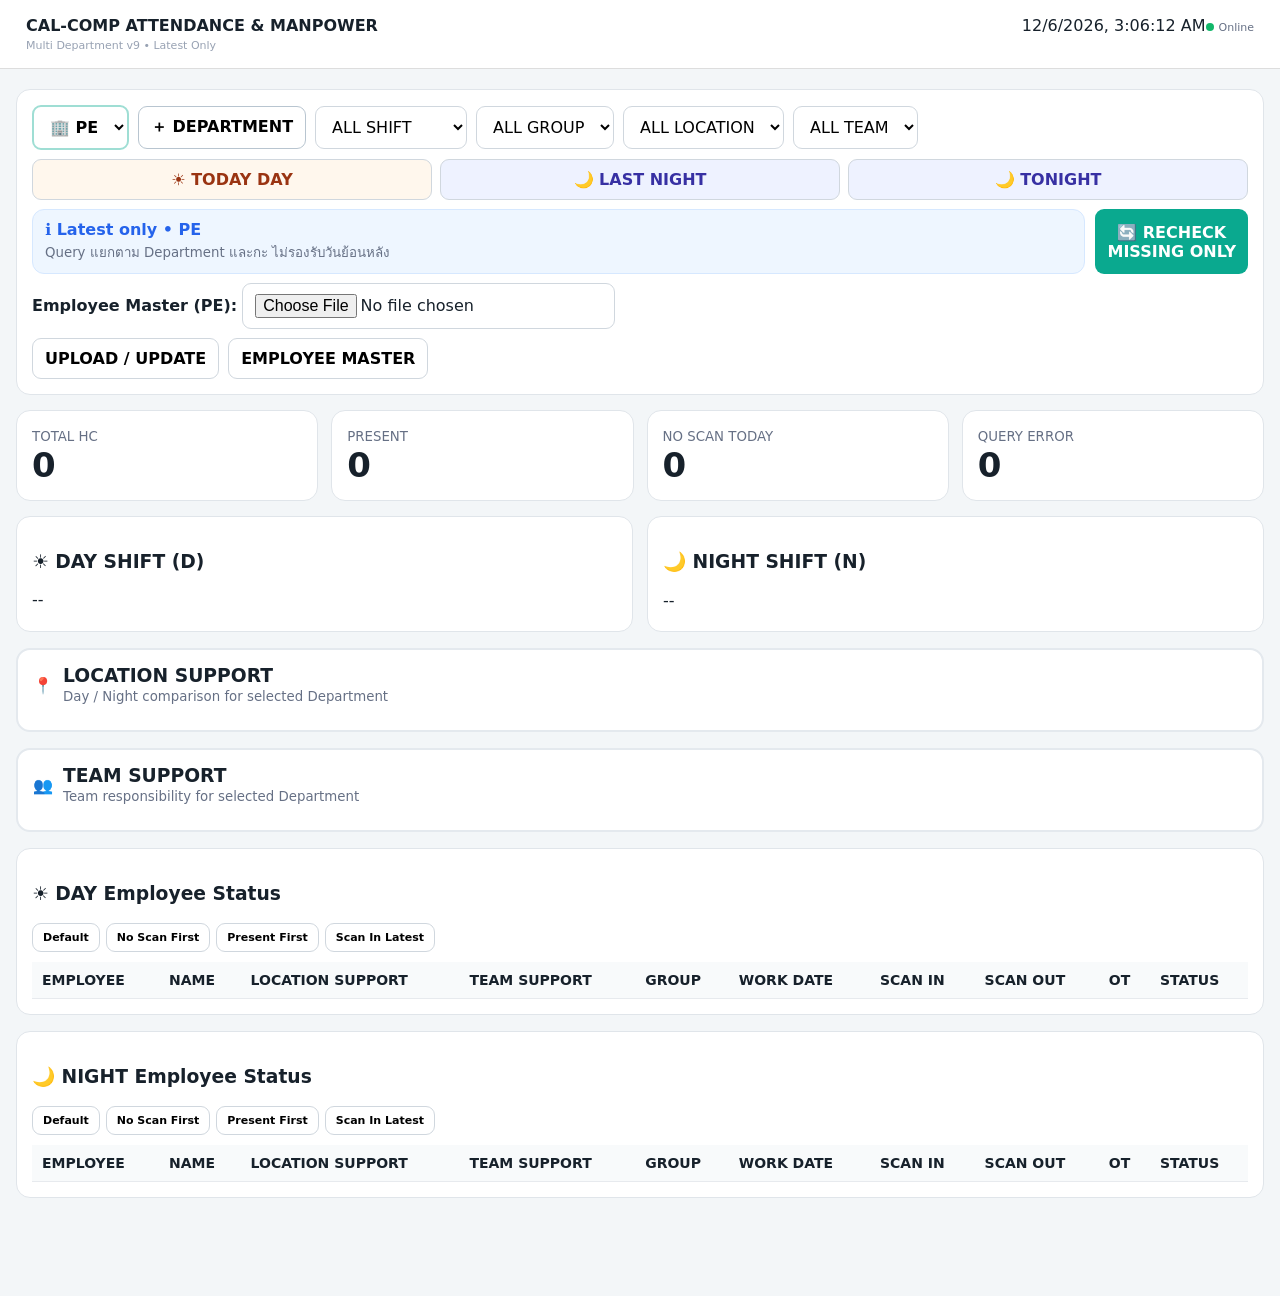
==== commit aa811e3e: "Add files via upload" ====
--- a/templates/index.html
+++ b/templates/index.html
@@ -1,116 +1,84 @@
-<!doctype html><html lang="th"><head>
+<!doctype html>
+<html lang="th">
+<head>
+<meta charset="utf-8">
 <meta name="viewport" content="width=device-width,initial-scale=1,viewport-fit=cover">
 <meta name="apple-mobile-web-app-capable" content="yes">
 <meta name="apple-mobile-web-app-status-bar-style" content="default">
 <meta name="apple-mobile-web-app-title" content="CC Attendance">
-<link rel="apple-touch-icon" href="/static/icon-192.png"><meta charset="utf-8"><meta name="viewport" content="width=device-width,initial-scale=1,viewport-fit=cover"><meta name="theme-color" content="#0aa98f"><link rel="manifest" href="/manifest.webmanifest"><title>CC Attendance Mobile</title><style>
-:root{--t:#0aa98f;--ink:#17212b;--mut:#667085;--bg:#f3f6f8}*{box-sizing:border-box}body{margin:0;font-family:system-ui,"Segoe UI",sans-serif;background:var(--bg);color:var(--ink)}header{background:#fff;padding:18px 28px;border-bottom:1px solid #ddd;display:flex;justify-content:space-between}.wrap{max-width:1400px;margin:22px auto;padding:0 18px}.toolbar,.card,.metric{background:#fff;border:1px solid #e0e5ea;border-radius:14px;padding:16px}.toolbar{display:flex;gap:10px;flex-wrap:wrap;align-items:center}select,input,button{padding:10px 12px;border:1px solid #d0d7de;border-radius:9px;background:#fff}button{cursor:pointer;font-weight:700}.primary{background:var(--t);color:#fff;border:0}.cards{display:grid;grid-template-columns:repeat(4,1fr);gap:14px;margin:16px 0}.metric small{color:var(--mut)}.metric strong{display:block;font-size:34px}.metric{transition:.15s}.metric.clickable,.barrow.clickable{cursor:pointer}.metric.clickable:hover,.barrow.clickable:hover{border-color:#9fded4;box-shadow:0 3px 12px #00000010}.barrow.clickable{border-radius:8px;padding:4px}.barrow.clickable:hover{background:#f5fbfa}.modal{display:none;position:fixed;inset:0;background:#0008;z-index:50;padding:24px}.modal.open{display:flex;align-items:center;justify-content:center}.modalbox{background:#fff;border-radius:16px;width:min(1000px,96vw);max-height:86vh;overflow:hidden;box-shadow:0 20px 60px #0005}.modalhead{padding:16px 20px;border-bottom:1px solid #e7eaee;display:flex;justify-content:space-between;align-items:center}.modalbody{padding:0 20px 20px;overflow:auto;max-height:70vh}.close{border:0;background:#f2f4f7;font-size:18px}.grid{display:grid;grid-template-columns:1fr 1fr;gap:16px}.compare{display:grid;grid-template-columns:180px 1fr 90px 1fr 90px;gap:10px;align-items:center;padding:8px 6px;border-bottom:1px solid #f0f2f4}.compare.head{font-weight:800;background:#f8fafb;border-radius:8px}.typecard{border:2px solid #e4e9ee}.typehead{display:flex;align-items:center;gap:10px;margin-bottom:10px}.typeicon{font-size:22px}.queryquick{display:flex;gap:8px;flex-wrap:wrap}.queryquick button{border-color:#b8c5d0}.queryquick .night{background:#eef2ff;color:#3730a3}.queryquick .day{background:#fff7ed;color:#9a3412}.barrow{display:grid;grid-template-columns:140px 1fr 75px;gap:10px;align-items:center;margin:9px 0}.bar,.prog{height:10px;background:#e8edf1;border-radius:99px;overflow:hidden}.fill{height:100%;background:var(--t)}table{width:100%;border-collapse:collapse;font-size:14px}th,td{padding:10px;border-bottom:1px solid #e7eaee;text-align:left}th{background:#f8fafb;position:sticky;top:0}.pill{font-size:12px;font-weight:800;padding:5px 8px;border-radius:99px}.present{background:#dcfce7;color:#166534}.noscan{background:#fff3cd;color:#8a5700}.error{background:#fee2e2;color:#991b1b}.unchecked{background:#e5e7eb;color:#475467}.progress{display:none;margin-top:12px}.prog div{height:100%;background:#2563eb;width:0}.scroll{max-height:520px;overflow:auto}@media(max-width:850px){.cards{grid-template-columns:1fr 1fr}.grid{grid-template-columns:1fr}}
+<meta name="theme-color" content="#0aa98f">
+<link rel="apple-touch-icon" href="/static/icon-192.png">
+<link rel="manifest" href="/manifest.webmanifest">
+<title>CC Attendance Multi Department</title>
+<style>
+:root{--t:#0aa98f;--ink:#17212b;--mut:#667085;--bg:#f3f6f8;--blue:#2563eb;--line:#e0e5ea}*{box-sizing:border-box}body{margin:0;font-family:system-ui,"Segoe UI",sans-serif;background:var(--bg);color:var(--ink);padding-bottom:78px}header{background:#fff;padding:16px 26px;border-bottom:1px solid #ddd;display:flex;justify-content:space-between;position:sticky;top:0;z-index:20}.ver{font-size:11px;color:#98a2b3;margin-top:4px}.wrap{max-width:1400px;margin:20px auto;padding:0 16px}.toolbar,.card,.metric{background:#fff;border:1px solid var(--line);border-radius:14px;padding:15px}.toolbar{display:flex;gap:9px;flex-wrap:wrap;align-items:center}select,input,button{padding:10px 12px;border:1px solid #d0d7de;border-radius:9px;background:#fff;font:inherit}button{cursor:pointer;font-weight:750}.primary{background:var(--t);color:#fff;border:0}.ghost{background:#fff;border:1px solid #b8c5d0}.deptselect{border:2px solid #9fded4;font-weight:800}.deptbadge{background:#eafaf7;color:#067a67;padding:7px 10px;border-radius:999px;font-size:12px;font-weight:800}.queryquick{display:flex;gap:8px;flex-wrap:wrap;width:100%}.queryquick button{flex:1;min-width:150px}.queryquick .night{background:#eef2ff;color:#3730a3}.queryquick .day{background:#fff7ed;color:#9a3412}.latestonly{width:100%;display:grid;grid-template-columns:1fr auto;gap:10px;align-items:stretch}.latestonly>div{background:#eef6ff;border:1px solid #d6e8ff;border-radius:12px;padding:10px 12px;color:#2563eb}.latestonly small{display:block;color:#667085;margin-top:3px}.cards{display:grid;grid-template-columns:repeat(4,1fr);gap:13px;margin:15px 0}.metric small{color:var(--mut)}.metric strong{display:block;font-size:34px}.metric.clickable,.barrow.clickable{cursor:pointer}.grid{display:grid;grid-template-columns:1fr 1fr;gap:14px}.typecard{border:2px solid #e4e9ee}.typehead{display:flex;align-items:center;gap:10px;margin-bottom:10px}.compare{display:grid;grid-template-columns:180px 1fr 90px 1fr 90px;gap:10px;align-items:center;padding:8px 6px;border-bottom:1px solid #f0f2f4}.compare.head{font-weight:800;background:#f8fafb;border-radius:8px}.barrow{display:grid;grid-template-columns:140px 1fr 75px;gap:10px;align-items:center;margin:9px 0}.bar,.prog{height:10px;background:#e8edf1;border-radius:99px;overflow:hidden}.fill{height:100%;background:var(--t)}table{width:100%;border-collapse:collapse;font-size:14px}th,td{padding:10px;border-bottom:1px solid #e7eaee;text-align:left;white-space:nowrap}th{background:#f8fafb;position:sticky;top:0}.sortable{cursor:pointer;user-select:none}.sortable:hover{background:#eef6ff}.sortmark{color:#2563eb;font-size:10px;margin-left:3px}.pill{font-size:12px;font-weight:800;padding:5px 8px;border-radius:99px}.present{background:#dcfce7;color:#166534}.noscan{background:#fff3cd;color:#8a5700}.error{background:#fee2e2;color:#991b1b}.unchecked{background:#e5e7eb;color:#475467}.scroll{max-height:520px;overflow:auto}.tabletools{display:flex;gap:6px;flex-wrap:wrap;margin:8px 0 10px}.tabletools button{font-size:11px;padding:7px 10px}.progress{display:none;margin-top:12px;background:#fff;padding:9px;border-radius:10px}.prog div{height:100%;background:#2563eb;width:0}.modal{display:none;position:fixed;inset:0;background:#0008;z-index:120;padding:24px}.modal.open{display:flex;align-items:center;justify-content:center}.modalbox{background:#fff;border-radius:16px;width:min(1060px,96vw);max-height:88vh;overflow:hidden;box-shadow:0 20px 60px #0005;display:flex;flex-direction:column}.modalhead{padding:16px 20px;border-bottom:1px solid #e7eaee;display:flex;justify-content:space-between;align-items:center}.modalbody{padding:0 18px 20px;overflow:auto;min-height:0}.close{border:0;background:#f2f4f7;font-size:18px}.mobile-detail-list{display:none}.detail-card{border:1px solid #e1e7ec;border-radius:14px;padding:12px}.mastertools{display:flex;gap:7px;flex-wrap:wrap;margin:12px 0}.backupnote{font-size:12px;color:#667085;margin-top:5px}.settingsbox{padding:8px 20px 24px}.settingrow{display:flex;justify-content:space-between;gap:14px;align-items:center;padding:14px 0;border-bottom:1px solid #edf0f2}.settingrow small{display:block;color:#667085;margin-top:3px}.toast{position:fixed;left:50%;bottom:92px;transform:translateX(-50%);background:#17212b;color:#fff;padding:10px 14px;border-radius:999px;z-index:200;font-size:12px;opacity:0;pointer-events:none;transition:.2s}.toast.show{opacity:1}.mobilebar{display:none}.netdot{display:inline-flex;align-items:center;gap:5px;font-size:11px;color:#667085}.netdot i{width:8px;height:8px;border-radius:50%;background:#12b76a}.netdot.off i{background:#f04438}.deptoverview{margin:12px 0;display:none}.deptoverview.show{display:block}.deptchips{display:flex;gap:8px;flex-wrap:wrap}.deptchip{border:1px solid #d8e0e6;border-radius:12px;padding:9px 12px;background:#fff}.deptchip b{display:block}.masterupload{width:100%}
+@media(max-width:850px){.cards{grid-template-columns:1fr 1fr}.grid{grid-template-columns:1fr 1fr}}
+@media(max-width:700px){header{padding:12px 14px}header b{font-size:14px}.wrap{margin:10px auto;padding:0 9px}.toolbar{padding:10px;gap:7px;border-radius:18px}.toolbar>select{width:calc(50% - 4px);min-height:44px}.toolbar #dept{width:calc(100% - 118px)}#adddept{width:110px;font-size:11px}.queryquick{display:grid;grid-template-columns:repeat(3,1fr);gap:6px}.queryquick button{min-width:0;padding:10px 4px;font-size:11px}.latestonly{grid-template-columns:1.7fr 1fr;gap:8px}.latestonly>div{font-size:12px}.latestonly small{font-size:10px}.cards{gap:8px;margin:10px 0}.metric{padding:11px}.metric strong{font-size:27px}.metric small{font-size:10px}.grid{gap:8px}.grid .card{padding:10px}.compare{grid-template-columns:105px 1fr 38px 1fr 38px;gap:5px;padding:7px 2px;font-size:11px}.compare.head{font-size:10px}.barrow{grid-template-columns:100px 1fr 55px}.scroll{max-height:420px}table{font-size:11px;min-width:820px}th,td{padding:8px 6px}.masterupload,#upload,#manage{display:none}.modal{padding:0;align-items:flex-end!important}.modalbox{width:100%;height:min(88dvh,760px);max-height:88dvh;border-radius:18px 18px 0 0}.modalhead{padding:14px 16px}.modalbody{padding:0 12px calc(28px + env(safe-area-inset-bottom));overflow-y:auto;-webkit-overflow-scrolling:touch}.desktop-detail-table{display:none}.mobile-detail-list{display:flex;flex-direction:column;gap:10px;padding:10px 0 18px}.detail-card-head{display:flex;justify-content:space-between;gap:10px;margin-bottom:8px}.detail-id{font-weight:850}.detail-name{font-weight:750;text-align:right}.detail-grid{display:grid;grid-template-columns:1fr 1fr;gap:7px 12px}.detail-field.wide{grid-column:1/-1}.detail-label{display:block;color:#667085;font-size:10px;font-weight:800;text-transform:uppercase}.detail-value{display:block;font-size:12px;overflow-wrap:anywhere}.detail-status{margin-top:9px;display:flex;justify-content:flex-end}.mobilebar{display:grid;grid-template-columns:repeat(4,1fr);position:fixed;left:0;right:0;bottom:0;z-index:90;background:#fff;border-top:1px solid #ddd;padding-bottom:env(safe-area-inset-bottom)}.mobilebar button{border:0;border-radius:0;padding:10px 4px;background:#fff;font-size:11px}.mobilebar span{display:block;font-size:18px}.mastertools{display:grid;grid-template-columns:1fr 1fr}.settingsbox{padding:6px 16px 24px}.settingrow{font-size:13px}.modalbody .mastertable{min-width:920px}.tabletools{overflow:auto;flex-wrap:nowrap}.tabletools button{white-space:nowrap}}
+</style>
+</head>
+<body>
+<header><div><b>CAL-COMP ATTENDANCE & MANPOWER</b><div class="ver">Multi Department v9 • Latest Only</div></div><div style="text-align:right"><span id="clock"></span><div id="netstate" class="netdot"><i></i><span>Online</span></div></div></header>
+<div class="wrap">
+ <div class="toolbar">
+  <select id="dept" class="deptselect"><option value="PE">🏢 PE</option></select><button id="adddept" class="ghost">＋ DEPARTMENT</button>
+  <select id="shift"><option value="ALL">ALL SHIFT</option><option value="D">☀ DAY (D)</option><option value="N">🌙 NIGHT (N)</option></select>
+  <select id="group"><option value="ALL">ALL GROUP</option><option>A</option><option>B</option><option>OP</option></select>
+  <select id="loc"><option value="ALL">ALL LOCATION</option></select><select id="team"><option value="ALL">ALL TEAM</option></select>
+  <div class="queryquick"><button class="day" id="qday">☀ TODAY DAY</button><button class="night" id="qlast">🌙 LAST NIGHT</button><button class="night" id="qtonight">🌙 TONIGHT</button></div>
+  <div class="latestonly"><div><b>ℹ️ Latest only • <span id="deptlabel">PE</span></b><small>Query แยกตาม Department และกะ ไม่รองรับวันย้อนหลัง</small></div><button class="primary" id="qmissing" disabled>🔄 RECHECK<br>MISSING ONLY</button></div>
+  <label class="masterupload"><b>Employee Master (<span id="masterDept">PE</span>):</b> <input type="file" id="master" accept=".xlsx"></label><button id="upload">UPLOAD / UPDATE</button><button id="manage">EMPLOYEE MASTER</button><span style="margin-left:auto;color:var(--mut)" id="last"></span>
+ </div>
+ <div class="progress" id="progress"><div id="pmsg">Preparing...</div><div class="prog"><div id="pfill"></div></div></div>
+ <div class="deptoverview" id="deptoverview"><div class="card"><b>🏢 DEPARTMENT OVERVIEW</b><div class="deptchips" id="deptchips" style="margin-top:10px"></div></div></div>
+ <div class="cards"><div class="metric clickable" data-status="ALL"><small>TOTAL HC</small><strong id="total">0</strong></div><div class="metric clickable" data-status="PRESENT"><small>PRESENT</small><strong id="present">0</strong></div><div class="metric clickable" data-status="NO SCAN TODAY"><small>NO SCAN TODAY</small><strong id="noscan">0</strong></div><div class="metric clickable" data-status="QUERY UNAVAILABLE"><small>QUERY ERROR</small><strong id="error">0</strong></div></div>
+ <div class="grid" style="margin-bottom:16px"><div class="card"><h3>☀ DAY SHIFT (D)</h3><div id="daySummary">--</div><div style="color:#667085;margin:6px 0" id="dayDate"></div></div><div class="card"><h3>🌙 NIGHT SHIFT (N)</h3><div id="nightSummary">--</div><div style="color:#667085;margin:6px 0" id="nightDate"></div></div></div>
+ <div class="card typecard" style="margin-bottom:16px"><div class="typehead"><span>📍</span><div><h3 style="margin:0">LOCATION SUPPORT</h3><small style="color:#667085">Day / Night comparison for selected Department</small></div></div><div id="locCompare"></div></div>
+ <div class="card typecard" style="margin-bottom:16px"><div class="typehead"><span>👥</span><div><h3 style="margin:0">TEAM SUPPORT</h3><small style="color:#667085">Team responsibility for selected Department</small></div></div><div id="teamCompare"></div></div>
+ <div class="card" style="margin-top:16px"><h3>☀ DAY Employee Status <span id="dayCount" style="color:#667085;font-size:14px"></span></h3><div class="tabletools"><button onclick="quickSort('day','default')">Default</button><button onclick="quickSort('day','noscan')">No Scan First</button><button onclick="quickSort('day','present')">Present First</button><button onclick="quickSort('day','scanlatest')">Scan In Latest</button></div><div class="scroll"><table id="dayTable"><thead><tr><th class="sortable" data-key="employee_code">EMPLOYEE</th><th class="sortable" data-key="full_name">NAME</th><th class="sortable" data-key="location_support">LOCATION SUPPORT</th><th class="sortable" data-key="team_support">TEAM SUPPORT</th><th class="sortable" data-key="group_code">GROUP</th><th class="sortable" data-key="work_date">WORK DATE</th><th class="sortable" data-key="scan_in">SCAN IN</th><th class="sortable" data-key="scan_out">SCAN OUT</th><th class="sortable" data-key="ot_minutes">OT</th><th class="sortable" data-key="status">STATUS</th></tr></thead><tbody id="dayRows"></tbody></table></div></div>
+ <div class="card" style="margin-top:16px"><h3>🌙 NIGHT Employee Status <span id="nightCount" style="color:#667085;font-size:14px"></span></h3><div class="tabletools"><button onclick="quickSort('night','default')">Default</button><button onclick="quickSort('night','noscan')">No Scan First</button><button onclick="quickSort('night','present')">Present First</button><button onclick="quickSort('night','scanlatest')">Scan In Latest</button></div><div class="scroll"><table id="nightTable"><thead><tr><th class="sortable" data-key="employee_code">EMPLOYEE</th><th class="sortable" data-key="full_name">NAME</th><th class="sortable" data-key="location_support">LOCATION SUPPORT</th><th class="sortable" data-key="team_support">TEAM SUPPORT</th><th class="sortable" data-key="group_code">GROUP</th><th class="sortable" data-key="work_date">WORK DATE</th><th class="sortable" data-key="scan_in">SCAN IN</th><th class="sortable" data-key="scan_out">SCAN OUT</th><th class="sortable" data-key="ot_minutes">OT</th><th class="sortable" data-key="status">STATUS</th></tr></thead><tbody id="nightRows"></tbody></table></div></div>
+</div>
+<div class="modal" id="modal"><div class="modalbox"><div class="modalhead"><div><b id="mtitle">Employee Details</b> <span id="mcount"></span></div><button class="close" id="mclose">✕</button></div><div class="modalbody"><div id="mcardlist" class="mobile-detail-list"></div><div class="desktop-detail-table"><table><thead><tr><th>EMPLOYEE</th><th>NAME</th><th>DEPARTMENT</th><th>LOCATION SUPPORT</th><th>TEAM SUPPORT</th><th>GROUP</th><th>SHIFT</th><th>WORK DATE</th><th>SCAN IN</th><th>SCAN OUT</th><th>OT</th><th>STATUS</th></tr></thead><tbody id="mrows"></tbody></table></div></div></div></div>
+<div class="modal" id="emodal"><div class="modalbox"><div class="modalhead"><div><b>Employee Master — <span id="emasterDept">PE</span></b><div class="backupnote" id="backupinfo">iPhone backup: checking...</div></div><button class="close" onclick="$('emodal').classList.remove('open')">✕</button></div><div class="modalbody"><div class="mastertools"><button class="primary" onclick="editEmp({})">+ ADD EMPLOYEE</button><button class="ghost" onclick="$('deptmasterfile').click()">📄 UPLOAD EXCEL</button><input id="deptmasterfile" type="file" accept=".xlsx" hidden onchange="uploadMasterFromModal(this)"><button class="ghost" onclick="backupMaster(false)">💾 BACKUP TO IPHONE</button><button class="ghost" onclick="restoreMaster()">♻️ RESTORE</button><button class="ghost" onclick="exportMasterFile()">⬇️ EXPORT JSON</button><button class="ghost" onclick="$('backupfile').click()">⬆️ IMPORT JSON</button><input id="backupfile" type="file" accept="application/json,.json" hidden onchange="importMasterFile(this)"></div><div class="scroll"><table class="mastertable"><thead><tr><th>EMP NO.</th><th>NAME</th><th>DEPT</th><th>LOCATION</th><th>TEAM</th><th>GROUP</th><th>SHIFT</th><th>ACTIVE</th><th></th></tr></thead><tbody id="erows"></tbody></table></div></div></div></div>
+<div class="modal" id="smodal"><div class="modalbox" style="width:min(600px,96vw)"><div class="modalhead"><b>⚙️ Mobile Settings</b><button class="close" onclick="$('smodal').classList.remove('open')">✕</button></div><div class="settingsbox"><div class="settingrow"><div><label>Auto Recheck Missing</label><small>ทำงานเฉพาะ Department ที่เลือก และ Query ล่าสุด</small></div><input id="autoRecheck" type="checkbox"></div><div class="settingrow"><div><label>Recheck interval</label><small>แนะนำ 5 นาทีขึ้นไป</small></div><select id="autoInterval"><option value="2">2 min</option><option value="5">5 min</option><option value="10">10 min</option><option value="15">15 min</option></select></div><div class="settingrow"><div><label>Department backup</label><small id="settingsBackupInfo">No backup yet</small></div><button onclick="backupState(false)">Backup now</button></div><div class="settingrow"><div><label>PWA mode</label><small id="pwaMode">Browser</small></div><span id="healthVersion">...</span></div></div></div></div>
+<div id="toast" class="toast"></div>
+<script>
+const $=id=>document.getElementById(id);let currentEmployees=[],currentDepartments=[],lastQueryPayload=null,jobRunning=false,autoTimer=null;let settings={autoRecheck:false,intervalMin:5};const SETTINGS_KEY='ccAttendanceSettingsV9',LAST_DEPT_KEY='ccAttendanceDepartmentV9';const sortState={day:{key:'default',dir:1},night:{key:'default',dir:1}};setInterval(()=>$('clock').textContent=new Date().toLocaleString(),1000);
+function dept(){return $('dept').value||'PE'}function masterKey(){return `ccAttendanceMasterV9:${dept()}`}function stateKey(){return `ccAttendanceStateV9:${dept()}`}function lastQueryKey(){return `ccAttendanceLastQueryV9:${dept()}`}
+function toast(msg){const t=$('toast');t.textContent=msg;t.classList.add('show');setTimeout(()=>t.classList.remove('show'),2300)}function esc(v){return String(v??'').replace(/[&<>"']/g,m=>({'&':'&amp;','<':'&lt;','>':'&gt;','"':'&quot;',"'":'&#39;'}[m]))}
+function pill(s){s=s||'NOT CHECKED';let c=s==='PRESENT'?'present':s==='NO SCAN TODAY'?'noscan':s==='QUERY UNAVAILABLE'?'error':'unchecked';return `<span class="pill ${c}">${esc(s)}</span>`}
+function networkState(){let online=navigator.onLine,n=$('netstate');n.classList.toggle('off',!online);n.querySelector('span').textContent=online?'Online':'Offline'}addEventListener('online',networkState);addEventListener('offline',networkState);
+function readBackup(){try{return JSON.parse(localStorage.getItem(masterKey())||'null')}catch{return null}}function readState(){try{return JSON.parse(localStorage.getItem(stateKey())||'null')}catch{return null}}
+function updateBackupInfo(){const b=readBackup(),st=readState();let txt=b?.employees?.length?`${b.employees.length} ${dept()} records • ${new Date(b.saved_at).toLocaleString()}`:'No department backup yet';if(st?.attendance?.length)txt+=` • ${st.attendance.length} attendance`;if($('backupinfo'))$('backupinfo').textContent='iPhone backup: '+txt;if($('settingsBackupInfo'))$('settingsBackupInfo').textContent=txt}
+async function backupMaster(silent=true){if(dept()==='ALL')return false;try{let d=await (await fetch(`/api/master/export?department=${encodeURIComponent(dept())}`,{cache:'no-store'})).json();if(!d.ok)throw new Error(d.error);if(!d.employees?.length)return false;let pack={version:2,department:dept(),saved_at:new Date().toISOString(),employees:d.employees};localStorage.setItem(masterKey(),JSON.stringify(pack));updateBackupInfo();if(!silent)toast(`Backup ${dept()} • ${d.employees.length} employees`);return true}catch(e){if(!silent)alert('Backup failed: '+e.message);return false}}
+async function backupState(silent=true){if(dept()==='ALL')return false;try{let d=await (await fetch(`/api/state/export?department=${encodeURIComponent(dept())}`,{cache:'no-store'})).json();if(!d.ok)throw new Error(d.error);if(!d.employees?.length)return false;let pack={version:2,department:dept(),saved_at:new Date().toISOString(),employees:d.employees,attendance:d.attendance||[]};localStorage.setItem(stateKey(),JSON.stringify(pack));localStorage.setItem(masterKey(),JSON.stringify({version:2,department:dept(),saved_at:pack.saved_at,employees:pack.employees}));updateBackupInfo();if(!silent)toast(`Saved ${dept()} • ${pack.employees.length} employees`);return true}catch(e){if(!silent)alert('State backup failed: '+e.message);return false}}
+async function restoreMaster(auto=false){let b=readBackup();if(!b?.employees?.length)return false;if(!auto&&!confirm(`Restore ${dept()} master (${b.employees.length} employees)?`))return false;let d=await (await fetch('/api/master/replace',{method:'POST',headers:{'Content-Type':'application/json'},body:JSON.stringify({department:dept(),employees:b.employees})})).json();if(!d.ok){if(!auto)alert(d.error);return false}toast(`Restored ${dept()} ${d.active}/${d.total}`);await load();return true}
+async function restoreState(auto=false){let st=readState();if(!st?.employees?.length)return false;if(!auto&&!confirm(`Restore ${dept()} employees + attendance?`))return false;let d=await (await fetch('/api/state/restore',{method:'POST',headers:{'Content-Type':'application/json'},body:JSON.stringify({...st,department:dept()})})).json();if(!d.ok){if(!auto)alert(d.error);return false}toast(`Restored ${dept()} • ${d.total} employees`);return true}
+async function ensureMasterPersistence(){if(dept()==='ALL')return;try{let d=await (await fetch(`/api/employees?department=${encodeURIComponent(dept())}`,{cache:'no-store'})).json(),active=(d.employees||[]).filter(x=>x.active).length,b=readBackup(),st=readState();if(active===0&&st?.employees?.length){toast(`${dept()} restored after server restart`);await restoreState(true)}else if(active===0&&b?.employees?.length){await restoreMaster(true)}else if(active>0){await backupState(true)}}catch(e){console.warn(e)}updateBackupInfo()}
+function exportMasterFile(){let b=readBackup();if(!b)return alert('No backup');let a=document.createElement('a');a.href=URL.createObjectURL(new Blob([JSON.stringify(b,null,2)],{type:'application/json'}));a.download=`attendance_${dept()}_master.json`;a.click();URL.revokeObjectURL(a.href)}async function importMasterFile(inp){let f=inp.files?.[0];if(!f)return;try{let b=JSON.parse(await f.text());if(!Array.isArray(b.employees)||!b.employees.length)throw new Error('Invalid file');localStorage.setItem(masterKey(),JSON.stringify({...b,department:dept(),saved_at:new Date().toISOString()}));await restoreMaster(true);toast('Import completed')}catch(e){alert(e.message)}finally{inp.value=''}}
+function saveSettings(){settings.autoRecheck=$('autoRecheck').checked;settings.intervalMin=Number($('autoInterval').value)||5;localStorage.setItem(SETTINGS_KEY,JSON.stringify(settings));scheduleAuto()}function loadSettings(){try{settings={...settings,...JSON.parse(localStorage.getItem(SETTINGS_KEY)||'{}')}}catch{}$('autoRecheck').checked=!!settings.autoRecheck;$('autoInterval').value=String(settings.intervalMin||5);scheduleAuto()}function scheduleAuto(){clearInterval(autoTimer);if(settings.autoRecheck)autoTimer=setInterval(()=>{let q=JSON.parse(localStorage.getItem(lastQueryKey())||'null');if(q&&!jobRunning&&dept()!=='ALL')startQuery({...q,missing_only:true},true)},Math.max(2,settings.intervalMin)*60000)}
+function compareRows(D,N,id,key){D=D||{};N=N||{};let keys=[...new Set([...Object.keys(D),...Object.keys(N)])];let html='<div class="compare head"><div>'+ (key==='location_support'?'Location':'Team') +'</div><div>☀ DAY</div><div>HC</div><div>🌙 NIGHT</div><div>HC</div></div>';for(let k of keys){let d=D[k]||{total:0,present:0},n=N[k]||{total:0,present:0};let dp=d.total?Math.round(d.present*100/d.total):0,np=n.total?Math.round(n.present*100/n.total):0;html+=`<div class="compare"><div>${esc(k)}</div><div class="barrow clickable" onclick="openGroup('${key}',${JSON.stringify(k)},'D')"><div class="bar"><div class="fill" style="width:${dp}%"></div></div><b>${d.present}/${d.total}</b></div><div></div><div class="barrow clickable" onclick="openGroup('${key}',${JSON.stringify(k)},'N')"><div class="bar"><div class="fill" style="width:${np}%"></div></div><b>${n.present}/${n.total}</b></div><div></div></div>`}$(id).innerHTML=html}
+function tableRow(x){return `<tr><td><b>${esc(x.employee_code)}</b></td><td>${esc(x.full_name)}</td><td>${esc(x.location_support)}</td><td>${esc(x.team_support)}</td><td>${esc(x.group_code)}</td><td>${esc(x.work_date||'--')}</td><td>${esc(x.scan_in||'--')}</td><td>${esc(x.scan_out||'--')}</td><td>${x.ot_minutes?'✓':'—'}</td><td>${pill(x.status)}</td></tr>`}
+function statusRank(s){return s==='NO SCAN TODAY'?0:s==='QUERY UNAVAILABLE'?1:!s?2:s==='PRESENT'?3:4}function dtVal(v){if(!v||v==='--')return 0;let m=String(v).match(/(\d{2})\/(\d{2})\/(\d{4})(?:\s+(\d{2}):(\d{2}):(\d{2}))?/);return m?new Date(+m[3],+m[2]-1,+m[1],+(m[4]||0),+(m[5]||0),+(m[6]||0)).getTime():0}
+function sortRows(rows,state){let a=[...rows];if(state.key==='default')return a;if(state.key==='noscan')return a.sort((x,y)=>statusRank(x.status)-statusRank(y.status)||String(x.full_name).localeCompare(String(y.full_name)));if(state.key==='present')return a.sort((x,y)=>(x.status==='PRESENT'?0:1)-(y.status==='PRESENT'?0:1)||String(x.full_name).localeCompare(String(y.full_name)));if(state.key==='scanlatest')return a.sort((x,y)=>dtVal(y.scan_in)-dtVal(x.scan_in));let k=state.key,d=state.dir||1;return a.sort((x,y)=>{let xv=x[k],yv=y[k];if(['work_date','scan_in','scan_out'].includes(k)){xv=dtVal(xv);yv=dtVal(yv)}else if(k==='ot_minutes'){xv=Number(xv||0);yv=Number(yv||0)}else if(k==='status'){xv=statusRank(xv);yv=statusRank(yv)}else{xv=String(xv||'').toLowerCase();yv=String(yv||'').toLowerCase()}return xv<yv?-d:xv>yv?d:0})}
+function renderTables(){let day=currentEmployees.filter(x=>x.shift==='D'),night=currentEmployees.filter(x=>x.shift==='N');$('dayRows').innerHTML=sortRows(day,sortState.day).map(tableRow).join('');$('nightRows').innerHTML=sortRows(night,sortState.night).map(tableRow).join('');$('dayCount').textContent=`(${day.length} employees)`;$('nightCount').textContent=`(${night.length} employees)`;document.querySelectorAll('.sortable').forEach(th=>{let table=th.closest('table').id==='dayTable'?'day':'night',s=sortState[table];th.querySelector('.sortmark')?.remove();if(s.key===th.dataset.key){let m=document.createElement('span');m.className='sortmark';m.textContent=s.dir===1?'▲':'▼';th.appendChild(m)}})}
+function quickSort(which,mode){sortState[which]={key:mode,dir:1};renderTables()}document.querySelectorAll('.sortable').forEach(th=>th.onclick=()=>{let which=th.closest('table').id==='dayTable'?'day':'night',k=th.dataset.key,s=sortState[which];sortState[which]={key:k,dir:s.key===k?-s.dir:1};renderTables()});
+async function load(){let u=`/api/dashboard?department=${encodeURIComponent(dept())}&location=${encodeURIComponent($('loc').value)}&team=${encodeURIComponent($('team').value)}&shift=${encodeURIComponent($('shift').value)}&group=${encodeURIComponent($('group').value)}`;let d=await (await fetch(u,{cache:'no-store'})).json();currentEmployees=d.employees||[];currentDepartments=d.departments||[];$('total').textContent=d.counts.TOTAL;$('present').textContent=d.counts.PRESENT;$('noscan').textContent=d.counts['NO SCAN TODAY'];$('error').textContent=d.counts['QUERY UNAVAILABLE'];$('last').textContent=d.last_query?'Last check: '+d.last_query:'Not checked yet';$('deptlabel').textContent=dept();$('masterDept').textContent=dept();$('emasterDept').textContent=dept();let ds=d.shift_counts?.D||{},ns=d.shift_counts?.N||{};$('daySummary').innerHTML=`<b>${ds.PRESENT||0}/${ds.TOTAL||0} Present</b> &nbsp; No Scan ${ds['NO SCAN TODAY']||0} &nbsp; Error ${ds['QUERY UNAVAILABLE']||0}`;$('nightSummary').innerHTML=`<b>${ns.PRESENT||0}/${ns.TOTAL||0} Present</b> &nbsp; No Scan ${ns['NO SCAN TODAY']||0} &nbsp; Error ${ns['QUERY UNAVAILABLE']||0}`;$('dayDate').textContent='Work date: '+d.current_day_work_date;$('nightDate').textContent='Work date: '+d.current_night_work_date+' → next day';compareRows(d.by_location?.D,d.by_location?.N,'locCompare','location_support');compareRows(d.by_team?.D,d.by_team?.N,'teamCompare','team_support');renderTables();let lv=$('loc').value,tv=$('team').value;$('loc').innerHTML='<option value="ALL">ALL LOCATION</option>'+d.locations.map(x=>`<option>${esc(x)}</option>`).join('');$('team').innerHTML='<option value="ALL">ALL TEAM</option>'+d.teams.map(x=>`<option>${esc(x)}</option>`).join('');$('loc').value=d.locations.includes(lv)?lv:'ALL';$('team').value=d.teams.includes(tv)?tv:'ALL';let selected=dept(),opts='<option value="ALL">🌐 ALL DEPARTMENTS</option>'+d.departments.map(x=>`<option value="${esc(x.code)}">🏢 ${esc(x.code)} (${x.employee_count})</option>`).join('');$('dept').innerHTML=opts;$('dept').value=d.departments.some(x=>x.code===selected)||selected==='ALL'?selected:(d.departments[0]?.code||'PE');$('deptoverview').classList.toggle('show',dept()==='ALL');$('deptchips').innerHTML=d.departments.map(x=>`<button class="deptchip" onclick="selectDept('${esc(x.code)}')"><b>${esc(x.code)}</b>${x.employee_count} employees</button>`).join('');updateBackupInfo()}
+function selectDept(code){$('dept').value=code;onDeptChange()}
+function openList(title,list){$('mtitle').textContent=title;$('mcount').textContent=`(${list.length})`;$('mrows').innerHTML=list.map(x=>`<tr><td><b>${esc(x.employee_code)}</b></td><td>${esc(x.full_name)}</td><td>${esc(x.department)}</td><td>${esc(x.location_support)}</td><td>${esc(x.team_support)}</td><td>${esc(x.group_code)}</td><td>${esc(x.shift)}</td><td>${esc(x.work_date||'--')}</td><td>${esc(x.scan_in||'--')}</td><td>${esc(x.scan_out||'--')}</td><td>${x.ot_minutes?'✓':'—'}</td><td>${pill(x.status)}</td></tr>`).join('')||'<tr><td colspan="12">No employee</td></tr>';$('mcardlist').innerHTML=list.map(x=>`<article class="detail-card"><div class="detail-card-head"><div class="detail-id">${esc(x.employee_code)}</div><div class="detail-name">${esc(x.full_name)}</div></div><div class="detail-grid"><div class="detail-field"><span class="detail-label">Department</span><span class="detail-value">${esc(x.department)}</span></div><div class="detail-field"><span class="detail-label">Shift</span><span class="detail-value">${esc(x.shift==='D'?'DAY':'NIGHT')}</span></div><div class="detail-field"><span class="detail-label">Location</span><span class="detail-value">${esc(x.location_support||'—')}</span></div><div class="detail-field"><span class="detail-label">Team</span><span class="detail-value">${esc(x.team_support||'—')}</span></div><div class="detail-field"><span class="detail-label">Scan In</span><span class="detail-value">${esc(x.scan_in||'--')}</span></div><div class="detail-field"><span class="detail-label">Scan Out</span><span class="detail-value">${esc(x.scan_out||'--')}</span></div></div><div class="detail-status">${pill(x.status)}</div></article>`).join('')||'<div class="detail-card">No employee</div>';let b=$('modal').querySelector('.modalbody');if(b)b.scrollTop=0;$('modal').classList.add('open')}
+function openStatus(s){let list=s==='ALL'?currentEmployees:currentEmployees.filter(x=>(x.status||'NOT CHECKED')===s);openList(s==='ALL'?`${dept()} • TOTAL HC`:`${dept()} • ${s}`,list)}function openGroup(type,key,shiftCode){let g=currentEmployees.filter(x=>x[type]===key&&x.shift===shiftCode);g.sort((a,b)=>statusRank(a.status)-statusRank(b.status)||String(a.full_name).localeCompare(String(b.full_name)));let need=g.filter(x=>statusRank(x.status)<3).length;openList(`${dept()} • ${key} — ${shiftCode==='D'?'DAY':'NIGHT'} | Need attention ${need}/${g.length}`,g)}document.querySelectorAll('.metric.clickable').forEach(x=>x.onclick=()=>openStatus(x.dataset.status));$('mclose').onclick=()=>$('modal').classList.remove('open');$('modal').onclick=e=>{if(e.target===$('modal'))$('modal').classList.remove('open')};
+async function openMaster(){if(dept()==='ALL')return alert('Select one Department first');let d=await (await fetch(`/api/employees?department=${encodeURIComponent(dept())}`,{cache:'no-store'})).json();$('erows').innerHTML=d.employees.map(x=>`<tr><td>${esc(x.employee_code)}</td><td>${esc(x.full_name)}</td><td>${esc(x.department)}</td><td>${esc(x.location_support)}</td><td>${esc(x.team_support)}</td><td>${esc(x.group_code)}</td><td>${esc(x.shift)}</td><td>${x.active?'YES':'NO'}</td><td><button onclick='editEmp(${JSON.stringify(x)})'>EDIT</button></td></tr>`).join('');updateBackupInfo();$('emasterDept').textContent=dept();$('emodal').classList.add('open')}$('manage').onclick=openMaster;
+async function editEmp(x){if(dept()==='ALL')return alert('Select one Department first');let employee_code=x.employee_code||prompt('Employee No.');if(!employee_code)return;let full_name=prompt('Name',x.full_name||'');if(full_name===null)return;let location_support=prompt('Location Support',x.location_support||'')??'';let team_support=prompt('Team Support',x.team_support||'')??'';let group_code=prompt('Group: A / B / OP',x.group_code||'')??'';let shift=prompt('Shift: D / N',x.shift||'')??'';let active=confirm('Active employee? OK=Active / Cancel=Inactive');let d=await (await fetch('/api/employees',{method:'POST',headers:{'Content-Type':'application/json'},body:JSON.stringify({department:dept(),employee_code,full_name,location_support,team_support,group_code,shift,active})})).json();if(!d.ok)return alert(d.error);$('emodal').classList.remove('open');await backupMaster(true);await load();openMaster()}
+$('upload').onclick=async()=>{if(dept()==='ALL')return alert('Select one Department first');let f=$('master').files[0];if(!f)return alert('เลือก Excel ก่อน');await uploadMasterFile(f)};
+async function uploadMasterFile(f){let fd=new FormData();fd.append('file',f);fd.append('department',dept());let d=await (await fetch('/api/upload-master',{method:'POST',body:fd})).json();if(!d.ok)return alert(d.error);await backupMaster(true);alert(`${d.department} Master updated\nTotal ${d.total}\nAdded ${d.added}\nRemoved ${d.removed}`);await load();return d}
+async function uploadMasterFromModal(inp){let f=inp.files?.[0];if(!f)return;try{await uploadMasterFile(f);$('emodal').classList.remove('open');await openMaster()}finally{inp.value=''}}
 
-/* V4.3 Mobile/PWA */
-.mobilebar{display:none}.mobile-tabs{display:none}
-@media(max-width:700px){
- body{padding-bottom:74px} header{padding:12px 14px;position:sticky;top:0;z-index:20} header b{font-size:14px} header span{font-size:11px}.wrap{margin:10px auto;padding:0 9px}.toolbar{padding:10px;gap:7px}.toolbar>select{width:calc(50% - 4px)}.toolbar label{width:100%;font-size:12px}.toolbar label input[type=date]{width:58%}.toolbar input[type=file]{max-width:100%}.queryquick{display:grid;grid-template-columns:repeat(3,1fr);width:100%;gap:6px}.queryquick button{padding:10px 4px;font-size:11px}.toolbar #qcustom,.toolbar #qmissing{flex:1}.toolbar #upload,.toolbar #manage,.toolbar label:has(#master){display:none}.cards{grid-template-columns:1fr 1fr;gap:8px;margin:10px 0}.metric{padding:11px}.metric strong{font-size:27px}.metric small{font-size:10px}.grid{grid-template-columns:1fr 1fr;gap:8px}.grid .card{padding:10px}.grid h3{font-size:13px;margin:0 0 6px}.grid #daySummary,.grid #nightSummary{font-size:11px}.typecard{padding:10px}.typehead h3{font-size:15px}.compare{grid-template-columns:105px 1fr 38px 1fr 38px;gap:5px;padding:7px 2px;font-size:11px}.compare.head{font-size:10px}.barrow{grid-template-columns:100px 1fr 55px}.card:has(#dayRows),.card:has(#nightRows){padding:10px}.scroll{max-height:420px;overflow:auto}table{font-size:11px;min-width:780px}th,td{padding:8px 6px}.modal{padding:0;align-items:flex-end!important}.modalbox{width:100%;max-height:90vh;border-radius:18px 18px 0 0}.modalbody{padding:0 10px 20px}.mobilebar{display:grid;grid-template-columns:repeat(3,1fr);position:fixed;left:0;right:0;bottom:0;z-index:60;background:#fff;border-top:1px solid #ddd;padding-bottom:env(safe-area-inset-bottom)}.mobilebar button{border:0;border-radius:0;padding:10px 4px;background:#fff;font-size:11px}.mobilebar span{display:block;font-size:18px}.mobile-tabs{display:flex;gap:6px;margin:8px 0}.mobile-tabs button{flex:1}.progress{position:sticky;top:52px;z-index:15;background:#fff;padding:8px;border-radius:10px}.typeicon{font-size:18px}
-}
-
-/* V6 Mobile Final */
-button:disabled{opacity:.45;cursor:not-allowed}.netdot{display:inline-flex;align-items:center;gap:5px;font-size:11px;color:#667085}.netdot i{width:8px;height:8px;border-radius:50%;background:#12b76a;display:inline-block}.netdot.off i{background:#f04438}.mastertools{display:flex;gap:7px;flex-wrap:wrap;margin:12px 0}.mastertools button{font-size:12px}.ghost{background:#fff;border:1px solid #b8c5d0}.settingrow{display:flex;justify-content:space-between;gap:14px;align-items:center;padding:14px 0;border-bottom:1px solid #edf0f2}.settingrow:last-child{border-bottom:0}.settingrow label{font-weight:700}.settingrow small{display:block;color:#667085;font-weight:400;margin-top:3px}.settingsbox{padding:8px 20px 24px}.backupnote{font-size:12px;color:#667085;margin-top:8px}.toast{position:fixed;left:50%;bottom:92px;transform:translateX(-50%);background:#17212b;color:#fff;padding:10px 14px;border-radius:999px;z-index:100;font-size:12px;opacity:0;pointer-events:none;transition:.2s}.toast.show{opacity:1}.ver{font-size:10px;color:#98a2b3}.querybusy{animation:pulse 1s infinite}@keyframes pulse{50%{opacity:.55}}
-@media(max-width:700px){.mobilebar{grid-template-columns:repeat(4,1fr)}.toolbar{border-radius:18px}.toolbar #last{width:100%;text-align:right;font-size:11px}.mastertools{display:grid;grid-template-columns:1fr 1fr}.mastertools button{padding:9px 6px}.settingsbox{padding:6px 16px 24px}.settingrow{font-size:13px}.settingrow select{max-width:120px}.modalbody .mastertable{min-width:880px}}
-
-/* V7 Latest Only: mobile historical custom-date query removed */
-.latestonly{width:100%;display:grid;grid-template-columns:1fr auto;gap:10px;align-items:stretch;margin-top:2px}.latestonly>div{background:#eef6ff;border:1px solid #d6e8ff;border-radius:12px;padding:10px 12px;color:#2563eb;display:flex;flex-direction:column;justify-content:center}.latestonly small{display:block;color:#667085;margin-top:3px;line-height:1.35}.latestonly #qmissing{min-width:170px;padding:10px 16px}.masterupload{width:100%}
-@media(max-width:700px){.toolbar label.masterupload,.toolbar #upload,.toolbar #manage{display:none}.latestonly{grid-template-columns:1.7fr 1fr;gap:8px}.latestonly>div{padding:10px;font-size:12px}.latestonly small{font-size:10px}.latestonly #qmissing{min-width:0;font-size:12px;padding:10px 6px}.toolbar #last{margin-left:0!important}.toolbar>select{min-height:44px}.queryquick button{min-height:44px}}
-
-/* V8 mobile modal list + scroll fix */
-.mobile-detail-list{display:none}
-.desktop-detail-table{display:block}
-@media(max-width:700px){
-  .modal{z-index:120;padding:0;align-items:flex-end!important}
-  .modalbox{width:100%;height:min(88dvh,760px);max-height:88dvh;border-radius:18px 18px 0 0;display:flex;flex-direction:column;overflow:hidden}
-  .modalhead{flex:0 0 auto;padding:14px 16px;position:relative;z-index:2;background:#fff}
-  .modalhead>div{min-width:0;padding-right:8px}.modalhead b{font-size:18px;line-height:1.25}.modalhead #mcount{font-size:14px}
-  .modalbody{flex:1 1 auto;min-height:0;max-height:none;overflow-y:auto;-webkit-overflow-scrolling:touch;overscroll-behavior:contain;padding:0 12px calc(26px + env(safe-area-inset-bottom));background:#fff}
-  .desktop-detail-table{display:none}
-  .mobile-detail-list{display:flex;flex-direction:column;gap:10px;padding:10px 0 18px}
-  .detail-card{border:1px solid #e1e7ec;border-radius:14px;padding:12px;background:#fff;box-shadow:0 1px 2px #00000008}
-  .detail-card-head{display:flex;justify-content:space-between;gap:10px;align-items:flex-start;margin-bottom:8px}
-  .detail-id{font-size:15px;font-weight:850;letter-spacing:.2px}.detail-name{font-size:14px;font-weight:750;text-align:right;overflow-wrap:anywhere}
-  .detail-grid{display:grid;grid-template-columns:1fr 1fr;gap:7px 12px}
-  .detail-field{min-width:0}.detail-field.wide{grid-column:1/-1}.detail-label{display:block;color:#667085;font-size:10px;font-weight:800;text-transform:uppercase;letter-spacing:.3px;margin-bottom:2px}
-  .detail-value{display:block;font-size:13px;line-height:1.25;overflow-wrap:anywhere;word-break:break-word}
-  .detail-status{margin-top:9px;display:flex;justify-content:flex-end}
-  .mobilebar{z-index:60}
-}
-</style></head><body><header><div><b>CAL-COMP ATTENDANCE & MANPOWER</b><div class="ver">Mobile Final v8 • Mobile List Fix</div></div><div style="text-align:right"><span id="clock"></span><div id="netstate" class="netdot"><i></i><span>Online</span></div></div></header><div class="wrap">
-<div class="toolbar"><select id="shift"><option value="ALL">ALL SHIFT</option><option value="D">☀ DAY (D)</option><option value="N">🌙 NIGHT (N)</option></select><select id="group"><option value="ALL">ALL GROUP</option><option>A</option><option>B</option><option>OP</option></select><select id="loc"><option value="ALL">ALL LOCATION</option></select><select id="team"><option value="ALL">ALL TEAM</option></select><div class="queryquick"><button class="day" id="qday">☀ TODAY DAY</button><button class="night" id="qlast">🌙 LAST NIGHT</button><button class="night" id="qtonight">🌙 TONIGHT</button></div><div class="latestonly"><div><b>ℹ️ Latest only</b><small>แสดงและ Query เฉพาะข้อมูลล่าสุด ไม่รองรับการเลือกวันย้อนหลัง</small></div><button class="primary" id="qmissing" disabled>🔄 RECHECK<br>MISSING ONLY</button></div><label class="masterupload"><b>Employee Master:</b> <input type="file" id="master" accept=".xlsx"></label><button id="upload">UPLOAD / UPDATE</button><button id="manage">EMPLOYEE MASTER</button><span style="margin-left:auto;color:var(--mut)" id="last"></span></div>
-<div class="progress" id="progress"><div id="pmsg">Preparing...</div><div class="prog"><div id="pfill"></div></div></div>
-<div class="cards"><div class="metric clickable" data-status="ALL"><small>TOTAL HC</small><strong id="total">0</strong></div><div class="metric clickable" data-status="PRESENT"><small>PRESENT</small><strong id="present">0</strong></div><div class="metric clickable" data-status="NO SCAN TODAY"><small>NO SCAN TODAY</small><strong id="noscan">0</strong></div><div class="metric clickable" data-status="QUERY UNAVAILABLE"><small>QUERY ERROR</small><strong id="error">0</strong></div></div><div class="grid" style="margin-bottom:16px"><div class="card"><h3>☀ DAY SHIFT (D)</h3><div id="daySummary">--</div><div style="color:#667085;margin:6px 0" id="dayDate"></div></div><div class="card"><h3>🌙 NIGHT SHIFT (N)</h3><div id="nightSummary">--</div><div style="color:#667085;margin:6px 0" id="nightDate"></div></div></div>
-<div class="card typecard" style="margin-bottom:16px"><div class="typehead"><span class="typeicon">📍</span><div><h3 style="margin:0">LOCATION SUPPORT</h3><small style="color:#667085">เปรียบเทียบ Day / Night — รายการที่เหมือนกันเรียงตรงกัน</small></div></div><div id="locCompare"></div></div>
-<div class="card typecard" style="margin-bottom:16px"><div class="typehead"><span class="typeicon">👥</span><div><h3 style="margin:0">TEAM SUPPORT</h3><small style="color:#667085">ทีมรับผิดชอบ แยกจาก Location Support ชัดเจน</small></div></div><div id="teamCompare"></div></div>
-<div class="card" style="margin-top:16px"><h3>☀ DAY Employee Status <span id="dayCount" style="color:#667085;font-size:14px"></span></h3><div class="scroll"><table><thead><tr><th>EMPLOYEE</th><th>NAME</th><th>LOCATION SUPPORT</th><th>TEAM SUPPORT</th><th>GROUP</th><th>WORK DATE</th><th>SCAN IN</th><th>SCAN OUT</th><th>OT</th><th>STATUS</th></tr></thead><tbody id="dayRows"></tbody></table></div></div>
-<div class="card" style="margin-top:16px"><h3>🌙 NIGHT Employee Status <span id="nightCount" style="color:#667085;font-size:14px"></span></h3><div class="scroll"><table><thead><tr><th>EMPLOYEE</th><th>NAME</th><th>LOCATION SUPPORT</th><th>TEAM SUPPORT</th><th>GROUP</th><th>WORK DATE</th><th>SCAN IN</th><th>SCAN OUT</th><th>OT</th><th>STATUS</th></tr></thead><tbody id="nightRows"></tbody></table></div></div></div><div class="modal" id="modal"><div class="modalbox"><div class="modalhead"><div><b id="mtitle">Employee Details</b> <span id="mcount"></span></div><button class="close" id="mclose">✕</button></div><div class="modalbody"><div id="mcardlist" class="mobile-detail-list"></div><div class="desktop-detail-table"><table><thead><tr><th>EMPLOYEE</th><th>NAME</th><th>LOCATION SUPPORT</th><th>TEAM SUPPORT</th><th>GROUP</th><th>SHIFT</th><th>WORK DATE</th><th>SCAN IN</th><th>SCAN OUT</th><th>OT</th><th>LATEST DATE TIME</th><th>STATUS</th></tr></thead><tbody id="mrows"></tbody></table></div></div></div></div>
-<div class="modal" id="emodal"><div class="modalbox"><div class="modalhead"><div><b>Employee Master</b><div class="backupnote" id="backupinfo">iPhone backup: checking...</div></div><button class="close" onclick="document.getElementById('emodal').classList.remove('open')">✕</button></div><div class="modalbody"><div class="mastertools"><button class="primary" onclick="editEmp({})">+ ADD EMPLOYEE</button><button class="ghost" onclick="backupMaster(false)">💾 BACKUP TO IPHONE</button><button class="ghost" onclick="restoreMaster()">♻️ RESTORE</button><button class="ghost" onclick="exportMasterFile()">⬇️ EXPORT JSON</button><button class="ghost" onclick="document.getElementById('backupfile').click()">⬆️ IMPORT JSON</button><input id="backupfile" type="file" accept="application/json,.json" hidden onchange="importMasterFile(this)"></div><div class="scroll"><table class="mastertable"><thead><tr><th>EMP NO.</th><th>NAME</th><th>LOCATION SUPPORT</th><th>TEAM SUPPORT</th><th>GROUP</th><th>SHIFT</th><th>ACTIVE</th><th></th></tr></thead><tbody id="erows"></tbody></table></div></div></div></div>
-<div class="modal" id="smodal"><div class="modalbox" style="width:min(560px,96vw)"><div class="modalhead"><b>⚙️ Mobile Settings</b><button class="close" onclick="document.getElementById('smodal').classList.remove('open')">✕</button></div><div class="settingsbox"><div class="settingrow"><div><label>Auto Recheck Missing</label><small>ทำงานเฉพาะตอนเปิดแอปอยู่ และใช้ Query ล่าสุด</small></div><input id="autoRecheck" type="checkbox"></div><div class="settingrow"><div><label>Recheck interval</label><small>แนะนำ 5 นาทีขึ้นไป</small></div><select id="autoInterval"><option value="2">2 min</option><option value="5">5 min</option><option value="10">10 min</option><option value="15">15 min</option></select></div><div class="settingrow"><div><label>Employee Master backup</label><small id="settingsBackupInfo">No backup yet</small></div><button onclick="backupState(false)">Backup now</button></div><div class="settingrow"><div><label>PWA mode</label><small id="pwaMode">Browser</small></div><span id="healthVersion">...</span></div></div></div></div>
-<div id="toast" class="toast"></div><script>
-const $=id=>document.getElementById(id);const MASTER_KEY='ccAttendanceMasterV7',STATE_KEY='ccAttendanceStateV7',SETTINGS_KEY='ccAttendanceSettingsV7',LAST_QUERY_KEY='ccAttendanceLastQueryV7';let currentEmployees=[];let lastQueryPayload=null;let jobRunning=false;let autoTimer=null;let settings={autoRecheck:false,intervalMin:5};setInterval(()=>$('clock').textContent=new Date().toLocaleString(),1000);
-
-function toast(msg){const t=$('toast');t.textContent=msg;t.classList.add('show');setTimeout(()=>t.classList.remove('show'),2200)}
-function readBackup(){try{return JSON.parse(localStorage.getItem(MASTER_KEY)||'null')}catch{return null}}
-function readState(){try{return JSON.parse(localStorage.getItem(STATE_KEY)||'null')}catch{return null}}
-function updateBackupInfo(){const b=readBackup(),st=readState();let txt=b?.employees?.length?`${b.employees.length} records • ${new Date(b.saved_at).toLocaleString()}`:'No iPhone backup yet';if(st?.attendance?.length)txt+=` • ${st.attendance.length} attendance`;if($('backupinfo'))$('backupinfo').textContent='iPhone backup: '+txt;if($('settingsBackupInfo'))$('settingsBackupInfo').textContent=txt}
-async function backupMaster(silent=true){try{let r=await fetch('/api/master/export',{cache:'no-store'}),d=await r.json();if(!d.ok)throw new Error(d.error||'backup failed');if(!d.employees?.length){if(!silent)alert('Server master is empty — backup was not overwritten');return false}let pack={version:1,saved_at:new Date().toISOString(),employees:d.employees};localStorage.setItem(MASTER_KEY,JSON.stringify(pack));updateBackupInfo();if(!silent)toast(`Backup ${d.employees.length} employees saved on iPhone`);return true}catch(e){if(!silent)alert('Backup failed: '+e.message);return false}}
-async function backupState(silent=true){try{let r=await fetch('/api/state/export',{cache:'no-store'}),d=await r.json();if(!d.ok)throw new Error(d.error||'state backup failed');if(!d.employees?.length)return false;let pack={version:1,saved_at:new Date().toISOString(),employees:d.employees,attendance:d.attendance||[]};localStorage.setItem(STATE_KEY,JSON.stringify(pack));localStorage.setItem(MASTER_KEY,JSON.stringify({version:1,saved_at:pack.saved_at,employees:pack.employees}));updateBackupInfo();if(!silent)toast(`Saved ${pack.employees.length} employees + ${pack.attendance.length} attendance rows`);return true}catch(e){if(!silent)alert('State backup failed: '+e.message);return false}}
-async function restoreState(auto=false){let st=readState();if(!st?.employees?.length)return false;if(!auto&&!confirm(`Restore ${st.employees.length} employees and ${st.attendance?.length||0} attendance rows?`))return false;try{let r=await fetch('/api/state/restore',{method:'POST',headers:{'Content-Type':'application/json'},body:JSON.stringify(st)}),d=await r.json();if(!r.ok||!d.ok)throw new Error(d.error||'state restore failed');toast(`Restored ${d.total} employees + ${d.attendance} attendance rows`);return true}catch(e){if(!auto)alert('State restore failed: '+e.message);return false}}
-async function restoreMaster(auto=false){let b=readBackup();if(!b?.employees?.length){if(!auto)alert('No iPhone backup found');return false}if(!auto&&!confirm(`Restore ${b.employees.length} employee records to server?`))return false;try{let r=await fetch('/api/master/replace',{method:'POST',headers:{'Content-Type':'application/json'},body:JSON.stringify({employees:b.employees})}),d=await r.json();if(!r.ok||!d.ok)throw new Error(d.error||'restore failed');toast(`Restored ${d.active}/${d.total} active employees`);await load();return true}catch(e){if(!auto)alert('Restore failed: '+e.message);return false}}
-function exportMasterFile(){let b=readBackup();if(!b?.employees?.length)return alert('Please backup Employee Master first');let blob=new Blob([JSON.stringify(b,null,2)],{type:'application/json'}),a=document.createElement('a');a.href=URL.createObjectURL(blob);a.download=`CC_Attendance_Master_${new Date().toISOString().slice(0,10)}.json`;a.click();URL.revokeObjectURL(a.href)}
-async function importMasterFile(inp){let f=inp.files?.[0];if(!f)return;try{let b=JSON.parse(await f.text());if(!Array.isArray(b.employees)||!b.employees.length)throw new Error('Invalid backup file');localStorage.setItem(MASTER_KEY,JSON.stringify({version:1,saved_at:new Date().toISOString(),employees:b.employees}));updateBackupInfo();await restoreMaster(true);toast('Import completed')}catch(e){alert('Import failed: '+e.message)}finally{inp.value=''}}
-async function ensureMasterPersistence(){try{let r=await fetch('/api/employees',{cache:'no-store'}),d=await r.json(),active=(d.employees||[]).filter(x=>x.active).length,b=readBackup(),st=readState();if(active===0&&st?.employees?.length){toast('Render restarted • restoring saved attendance state');await restoreState(true)}else if(active===0&&b?.employees?.length){toast('Render restarted • restoring Employee Master from iPhone');await restoreMaster(true)}else if(active>0){await backupState(true)}}catch(e){console.warn('state persistence',e)}updateBackupInfo()}
-function loadSettings(){try{settings={...settings,...JSON.parse(localStorage.getItem(SETTINGS_KEY)||'{}')} }catch{};$('autoRecheck').checked=!!settings.autoRecheck;$('autoInterval').value=String(settings.intervalMin||5);try{lastQueryPayload=JSON.parse(localStorage.getItem(LAST_QUERY_KEY)||'null')}catch{};if(lastQueryPayload)$('qmissing').disabled=false;scheduleAuto()}
-function saveSettings(){settings.autoRecheck=$('autoRecheck').checked;settings.intervalMin=Number($('autoInterval').value)||5;localStorage.setItem(SETTINGS_KEY,JSON.stringify(settings));scheduleAuto();toast('Settings saved')}
-function scheduleAuto(){if(autoTimer)clearInterval(autoTimer);autoTimer=null;if(!settings.autoRecheck)return;autoTimer=setInterval(()=>{if(!jobRunning&&lastQueryPayload&&navigator.onLine)startQuery({...lastQueryPayload,missing_only:true},true)},Math.max(2,settings.intervalMin)*60000)}
-function networkState(){let on=navigator.onLine,n=$('netstate');n.classList.toggle('off',!on);n.querySelector('span').textContent=on?'Online':'Offline'}
-window.addEventListener('online',networkState);window.addEventListener('offline',networkState);
-
-function pill(s){let c=s==='PRESENT'?'present':s==='NO SCAN TODAY'?'noscan':s==='QUERY UNAVAILABLE'?'error':'unchecked';return `<span class="pill ${c}">${s||'NOT CHECKED'}</span>`}
-function orderedKeys(a,b){let ak=Object.keys(a||{}),bk=Object.keys(b||{}),common=ak.filter(k=>bk.includes(k)).sort(),onlyA=ak.filter(k=>!bk.includes(k)).sort(),onlyB=bk.filter(k=>!ak.includes(k)).sort();return [...common,...onlyA,...onlyB]}
-function mini(v,type,key,shift){if(!v)return `<span style="color:#98a2b3">—</span><span></span>`;let pct=v.total?100*v.present/v.total:0;return `<div class="bar clickable" data-type="${type}" data-key="${esc(key)}" data-shift="${shift}" style="height:12px"><div class="fill" style="width:${pct}%"></div></div><b>${v.present}/${v.total}</b>`}
-function compareRows(day,night,id,type){let keys=orderedKeys(day,night);$(id).innerHTML=`<div class="compare head"><span>${type==='location_support'?'Location':'Team'}</span><span>☀ DAY</span><span>HC</span><span>🌙 NIGHT</span><span>HC</span></div>`+keys.map(k=>`<div class="compare"><b>${esc(k)}</b>${mini(day?.[k],type,k,'D')}${mini(night?.[k],type,k,'N')}</div>`).join('');$(id).querySelectorAll('.clickable').forEach(x=>x.onclick=()=>openGroup(x.dataset.type,x.dataset.key,x.dataset.shift))}
-function tableRow(x){return `<tr><td><b>${esc(x.employee_code)}</b></td><td>${esc(x.full_name)}</td><td>${esc(x.location_support||'')}</td><td>${esc(x.team_support||'')}</td><td>${esc(x.group_code||'')}</td><td>${esc(x.work_date||'--')}</td><td>${esc(x.scan_in||'--')}</td><td>${esc(x.scan_out||'--')}</td><td>${x.ot_minutes?'✓':'—'}</td><td>${pill(x.status)}</td></tr>`}
-async function load(){let u=`/api/dashboard?location=${encodeURIComponent($('loc').value)}&team=${encodeURIComponent($('team').value)}&shift=${encodeURIComponent($('shift').value)}&group=${encodeURIComponent($('group').value)}`;let d=await (await fetch(u)).json();$('total').textContent=d.counts.TOTAL;$('present').textContent=d.counts.PRESENT;$('noscan').textContent=d.counts['NO SCAN TODAY'];$('error').textContent=d.counts['QUERY UNAVAILABLE'];$('last').textContent=d.last_query?'Last check: '+d.last_query:'Not checked yet';currentEmployees=d.employees;let ds=d.shift_counts?.D||{},ns=d.shift_counts?.N||{};$('daySummary').innerHTML=`<b>${ds.PRESENT||0}/${ds.TOTAL||0} Present</b> &nbsp; No Scan ${ds['NO SCAN TODAY']||0} &nbsp; Error ${ds['QUERY UNAVAILABLE']||0}`;$('nightSummary').innerHTML=`<b>${ns.PRESENT||0}/${ns.TOTAL||0} Present</b> &nbsp; No Scan ${ns['NO SCAN TODAY']||0} &nbsp; Error ${ns['QUERY UNAVAILABLE']||0}`;$('dayDate').textContent='Work date: '+d.current_day_work_date;$('nightDate').textContent='Work date: '+d.current_night_work_date+' → next day';compareRows(d.by_location?.D,d.by_location?.N,'locCompare','location_support');compareRows(d.by_team?.D,d.by_team?.N,'teamCompare','team_support');let day=d.employees.filter(x=>x.shift==='D'),night=d.employees.filter(x=>x.shift==='N');$('dayRows').innerHTML=day.map(tableRow).join('');$('nightRows').innerHTML=night.map(tableRow).join('');$('dayCount').textContent=`(${day.length} employees)`;$('nightCount').textContent=`(${night.length} employees)`;let lv=$('loc').value,tv=$('team').value;$('loc').innerHTML='<option value="ALL">ALL LOCATION</option>'+d.locations.map(x=>`<option>${x}</option>`).join('');$('team').innerHTML='<option value="ALL">ALL TEAM</option>'+d.teams.map(x=>`<option>${x}</option>`).join('');$('loc').value=lv;$('team').value=tv}
-function esc(v){return String(v??'').replace(/[&<>"']/g,m=>({'&':'&amp;','<':'&lt;','>':'&gt;','"':'&quot;',"'":'&#39;'}[m]))}
-function openList(title,list){
-  $('mtitle').textContent=title;
-  $('mcount').textContent=`(${list.length})`;
-  const rows=list.map(x=>`<tr><td><b>${esc(x.employee_code)}</b></td><td>${esc(x.full_name)}</td><td>${esc(x.location_support||'')}</td><td>${esc(x.team_support||'')}</td><td>${esc(x.group_code||'')}</td><td>${esc(x.shift==='D'?'DAY':x.shift==='N'?'NIGHT':(x.shift||''))}</td><td>${esc(x.work_date||'--')}</td><td>${esc(x.scan_in||'--')}</td><td>${esc(x.scan_out||'--')}</td><td>${x.ot_minutes?'✓':'—'}</td><td>${esc(x.latest_datetime||'--')}</td><td>${pill(x.status)}</td></tr>`).join('')||'<tr><td colspan="12">No employee in this status</td></tr>';
-  $('mrows').innerHTML=rows;
-  const cards=list.map(x=>`<article class="detail-card">
-    <div class="detail-card-head"><div class="detail-id">${esc(x.employee_code)}</div><div class="detail-name">${esc(x.full_name||'')}</div></div>
-    <div class="detail-grid">
-      <div class="detail-field"><span class="detail-label">Location Support</span><span class="detail-value">${esc(x.location_support||'—')}</span></div>
-      <div class="detail-field"><span class="detail-label">Team Support</span><span class="detail-value">${esc(x.team_support||'—')}</span></div>
-      <div class="detail-field"><span class="detail-label">Group</span><span class="detail-value">${esc(x.group_code||'—')}</span></div>
-      <div class="detail-field"><span class="detail-label">Shift</span><span class="detail-value">${esc(x.shift==='D'?'DAY':x.shift==='N'?'NIGHT':(x.shift||'—'))}</span></div>
-      <div class="detail-field"><span class="detail-label">Scan In</span><span class="detail-value">${esc(x.scan_in||'--')}</span></div>
-      <div class="detail-field"><span class="detail-label">Scan Out</span><span class="detail-value">${esc(x.scan_out||'--')}</span></div>
-      <div class="detail-field wide"><span class="detail-label">Work Date / Latest</span><span class="detail-value">${esc(x.work_date||'--')} · ${esc(x.latest_datetime||'--')}</span></div>
-    </div>
-    <div class="detail-status">${pill(x.status)}</div>
-  </article>`).join('')||'<div class="detail-card">No employee in this status</div>';
-  $('mcardlist').innerHTML=cards;
-  const body=$('modal').querySelector('.modalbody');if(body)body.scrollTop=0;
-  $('modal').classList.add('open');
-}
-function openStatus(s){let list=s==='ALL'?currentEmployees:currentEmployees.filter(x=>(x.status||'NOT CHECKED')===s);openList(s==='ALL'?'TOTAL HC':s,list)}
-function openGroup(type,key,shiftCode){let group=currentEmployees.filter(x=>x[type]===key && (!shiftCode||x.shift===shiftCode));let rank=x=>x.status==='NO SCAN TODAY'?0:x.status==='QUERY UNAVAILABLE'?1:!x.status?2:x.status==='PRESENT'?4:3;group.sort((a,b)=>rank(a)-rank(b)||String(a.full_name).localeCompare(String(b.full_name)));let need=group.filter(x=>rank(x)<3).length;openList(`${key} — ${shiftCode==='D'?'DAY':'NIGHT'} | Need attention ${need}/${group.length}`,group)}
-document.querySelectorAll('.metric.clickable').forEach(x=>x.onclick=()=>openStatus(x.dataset.status));$('mclose').onclick=()=>$('modal').classList.remove('open');$('modal').onclick=e=>{if(e.target===$('modal'))$('modal').classList.remove('open')};
-
-$('manage').onclick=async()=>{let d=await (await fetch('/api/employees',{cache:'no-store'})).json();$('erows').innerHTML=d.employees.map(x=>`<tr><td>${esc(x.employee_code)}</td><td>${esc(x.full_name)}</td><td>${esc(x.location_support||'')}</td><td>${esc(x.team_support||'')}</td><td>${esc(x.group_code||'')}</td><td>${esc(x.shift||'')}</td><td>${x.active?'YES':'NO'}</td><td><button onclick='editEmp(${JSON.stringify(x)})'>EDIT</button></td></tr>`).join('');updateBackupInfo();$('emodal').classList.add('open')};
-async function editEmp(x){let employee_code=x.employee_code||prompt('Employee No.');if(!employee_code)return;let full_name=prompt('Name',x.full_name||'');if(full_name===null)return;let location_support=prompt('Location Support',x.location_support||'')??'';let team_support=prompt('Team Support',x.team_support||'')??'';let group_code=prompt('Group: A / B / OP',x.group_code||'')??'';let shift=prompt('Shift: D / N',x.shift||'')??'';let active=confirm('Active employee? OK=Active / Cancel=Inactive');let r=await fetch('/api/employees',{method:'POST',headers:{'Content-Type':'application/json'},body:JSON.stringify({employee_code,full_name,location_support,team_support,group_code,shift,active})});let d=await r.json();if(!d.ok)return alert(d.error);$('emodal').classList.remove('open');await backupMaster(true);load();$('manage').click()}
-$('loc').onchange=load;$('team').onchange=load;$('shift').onchange=load;$('group').onchange=load;
-$('upload').onclick=async()=>{let f=$('master').files[0];if(!f)return alert('เลือก Excel ก่อน');let fd=new FormData();fd.append('file',f);let r=await fetch('/api/upload-master',{method:'POST',body:fd}),d=await r.json();if(!d.ok)return alert(d.error);await backupMaster(true);alert(`Master updated\nTotal ${d.total}\nAdded ${d.added}\nRemoved ${d.removed}`);load()};
-async function startQuery(payload,silent=false){if(jobRunning){if(!silent)toast('Query is already running');return}if(!navigator.onLine){if(!silent)alert('No Internet connection');return}if(!payload.missing_only){lastQueryPayload={...payload};localStorage.setItem(LAST_QUERY_KEY,JSON.stringify(lastQueryPayload));$('qmissing').disabled=false}try{let r=await fetch('/api/query',{method:'POST',headers:{'Content-Type':'application/json'},body:JSON.stringify(payload)}),d=await r.json();if(!r.ok||!d.ok){if(d.job_id){jobRunning=true;$('progress').style.display='block';poll(d.job_id);return}throw new Error(d.error||'Unable to start query')}jobRunning=true;$('progress').style.display='block';$('progress').classList.add('querybusy');poll(d.job_id)}catch(e){jobRunning=false;if(!silent)alert('Query failed: '+e.message)}}
-$('qday').onclick=()=>startQuery({mode:'DAY'});$('qlast').onclick=()=>startQuery({mode:'LAST_NIGHT'});$('qtonight').onclick=()=>startQuery({mode:'TONIGHT'});$('qmissing').onclick=()=>{if(!lastQueryPayload)return alert('กรุณา Query กะที่ต้องการก่อน');startQuery({...lastQueryPayload,missing_only:true})};
-async function poll(j){try{let r=await fetch('/api/job/'+j,{cache:'no-store'}),d=await r.json();let pct=d.total?Math.round(d.done*100/d.total):0;$('pfill').style.width=pct+'%';$('pmsg').textContent=`${d.message}  ${d.done}/${d.total} ${d.current||''}`;if(d.status==='done'||d.status==='error'){jobRunning=false;$('progress').classList.remove('querybusy');await load();if(d.status==='done')await backupState(true);if(d.status==='error')alert(d.message||'Query error');else toast(d.message||'Attendance updated');setTimeout(()=>{$('progress').style.display='none'},2500);return}setTimeout(()=>poll(j),800)}catch(e){jobRunning=false;$('progress').classList.remove('querybusy');$('pmsg').textContent='Connection interrupted — tap Recheck';}}
-$('autoRecheck').onchange=saveSettings;$('autoInterval').onchange=saveSettings;
-$('pwaMode').textContent=window.matchMedia('(display-mode: standalone)').matches?'Installed on Home Screen':'Safari / Browser';
-async function boot(){networkState();loadSettings();await ensureMasterPersistence();await load();try{let h=await (await fetch('/api/health',{cache:'no-store'})).json();$('healthVersion').textContent=h.version||'OK'}catch{$('healthVersion').textContent='offline'}}boot();
-</script><div class="mobilebar"><button onclick="window.scrollTo({top:0,behavior:'smooth'})"><span>📊</span>Dashboard</button><button onclick="document.getElementById('qmissing').click()"><span>🔄</span>Recheck</button><button onclick="document.getElementById('manage').click()"><span>👥</span>Master</button><button onclick="document.getElementById('smodal').classList.add('open');updateBackupInfo()"><span>⚙️</span>Settings</button></div><script>if('serviceWorker' in navigator){navigator.serviceWorker.register('/sw.js').catch(()=>{})}</script></body></html>
+$('adddept').onclick=async()=>{let code=prompt('Department code เช่น PE, QA, MFG, IT');if(!code)return;let d=await (await fetch('/api/departments',{method:'POST',headers:{'Content-Type':'application/json'},body:JSON.stringify({code})})).json();if(!d.ok)return alert(d.error);await load();$('dept').value=d.code;onDeptChange()};
+async function onDeptChange(){localStorage.setItem(LAST_DEPT_KEY,dept());$('loc').value='ALL';$('team').value='ALL';lastQueryPayload=JSON.parse(localStorage.getItem(lastQueryKey())||'null');$('qmissing').disabled=!lastQueryPayload||dept()==='ALL';await ensureMasterPersistence();await load()}$('dept').onchange=onDeptChange;$('loc').onchange=load;$('team').onchange=load;$('shift').onchange=load;$('group').onchange=load;
+async function startQuery(payload,silent=false){let dpt=dept();if(dpt==='ALL'){if(!silent)alert('Select one Department before Query');return}payload={...payload,department:dpt};if(jobRunning){if(!silent)toast('Query is already running');return}if(!navigator.onLine){if(!silent)alert('No Internet connection');return}if(!payload.missing_only){lastQueryPayload={...payload};localStorage.setItem(lastQueryKey(),JSON.stringify(lastQueryPayload));$('qmissing').disabled=false}try{let r=await fetch('/api/query',{method:'POST',headers:{'Content-Type':'application/json'},body:JSON.stringify(payload)}),d=await r.json();if(!r.ok||!d.ok){if(d.job_id){jobRunning=true;$('progress').style.display='block';poll(d.job_id);return}throw new Error(d.error||'Unable to start query')}jobRunning=true;$('progress').style.display='block';poll(d.job_id)}catch(e){jobRunning=false;if(!silent)alert('Query failed: '+e.message)}}$('qday').onclick=()=>startQuery({mode:'DAY'});$('qlast').onclick=()=>startQuery({mode:'LAST_NIGHT'});$('qtonight').onclick=()=>startQuery({mode:'TONIGHT'});$('qmissing').onclick=()=>{if(!lastQueryPayload)return alert('กรุณา Query กะที่ต้องการก่อน');if(lastQueryPayload.department!==dept())return alert('Department changed. Run a new Query first.');startQuery({...lastQueryPayload,missing_only:true})};
+async function poll(j){try{let d=await (await fetch('/api/job/'+j,{cache:'no-store'})).json();let pct=d.total?Math.round(d.done*100/d.total):0;$('pfill').style.width=pct+'%';$('pmsg').textContent=`${d.message} ${d.done}/${d.total} ${d.current||''}`;if(d.status==='done'||d.status==='error'){jobRunning=false;await load();if(d.status==='done')await backupState(true);if(d.status==='error')alert(d.message||'Query error');else toast(d.message||'Attendance updated');setTimeout(()=>$('progress').style.display='none',2200);return}setTimeout(()=>poll(j),800)}catch(e){jobRunning=false;$('pmsg').textContent='Connection interrupted — tap Recheck'}}
+$('autoRecheck').onchange=saveSettings;$('autoInterval').onchange=saveSettings;$('pwaMode').textContent=window.matchMedia('(display-mode: standalone)').matches?'Installed on Home Screen':'Safari / Browser';
+async function boot(){networkState();loadSettings();let saved=localStorage.getItem(LAST_DEPT_KEY)||'PE';await load();if([...$('dept').options].some(o=>o.value===saved))$('dept').value=saved;lastQueryPayload=JSON.parse(localStorage.getItem(lastQueryKey())||'null');$('qmissing').disabled=!lastQueryPayload||dept()==='ALL';await ensureMasterPersistence();await load();try{let h=await (await fetch('/api/health',{cache:'no-store'})).json();$('healthVersion').textContent=h.version||'OK'}catch{$('healthVersion').textContent='offline'}}boot();
+</script>
+<div class="mobilebar"><button onclick="window.scrollTo({top:0,behavior:'smooth'})"><span>📊</span>Dashboard</button><button onclick="$('qmissing').click()"><span>🔄</span>Recheck</button><button onclick="openMaster()"><span>👥</span>Master</button><button onclick="$('smodal').classList.add('open');updateBackupInfo()"><span>⚙️</span>Settings</button></div>
+<script>if('serviceWorker' in navigator){navigator.serviceWorker.register('/sw.js').catch(()=>{})}</script>
+</body></html>
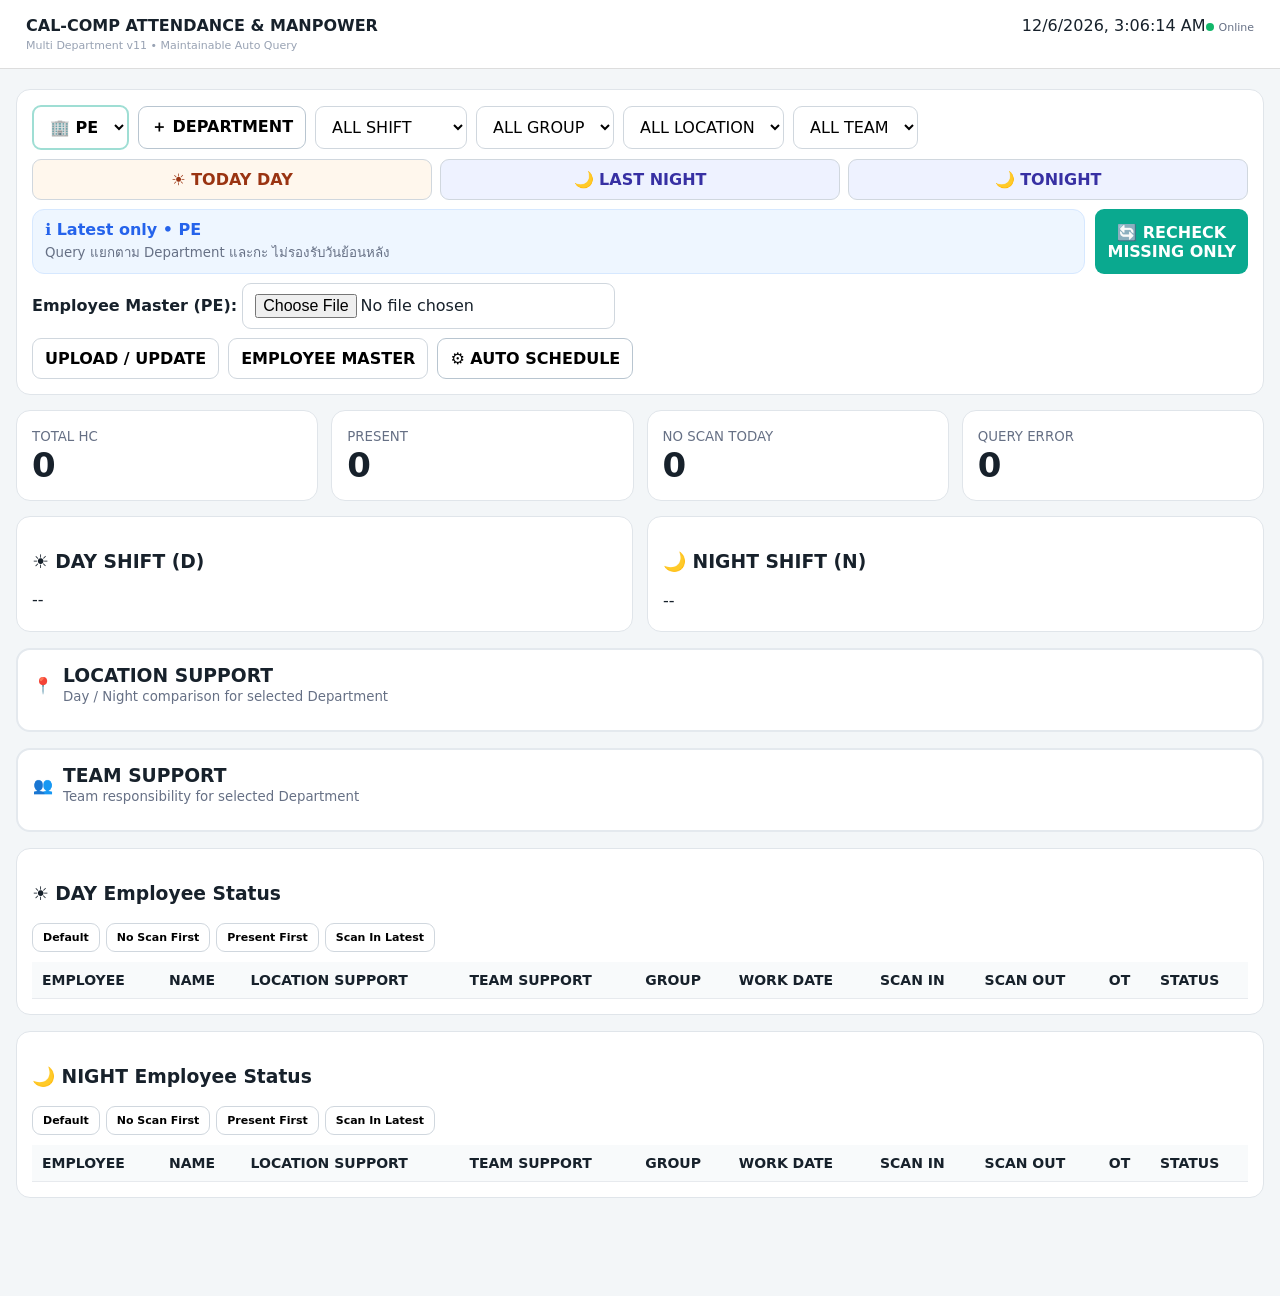
==== commit 9f1f5b6b: "Add files via upload" ====
--- a/templates/index.html
+++ b/templates/index.html
@@ -11,13 +11,13 @@
 <link rel="manifest" href="/manifest.webmanifest">
 <title>CC Attendance Multi Department</title>
 <style>
-:root{--t:#0aa98f;--ink:#17212b;--mut:#667085;--bg:#f3f6f8;--blue:#2563eb;--line:#e0e5ea}*{box-sizing:border-box}body{margin:0;font-family:system-ui,"Segoe UI",sans-serif;background:var(--bg);color:var(--ink);padding-bottom:78px}header{background:#fff;padding:16px 26px;border-bottom:1px solid #ddd;display:flex;justify-content:space-between;position:sticky;top:0;z-index:20}.ver{font-size:11px;color:#98a2b3;margin-top:4px}.wrap{max-width:1400px;margin:20px auto;padding:0 16px}.toolbar,.card,.metric{background:#fff;border:1px solid var(--line);border-radius:14px;padding:15px}.toolbar{display:flex;gap:9px;flex-wrap:wrap;align-items:center}select,input,button{padding:10px 12px;border:1px solid #d0d7de;border-radius:9px;background:#fff;font:inherit}button{cursor:pointer;font-weight:750}.primary{background:var(--t);color:#fff;border:0}.ghost{background:#fff;border:1px solid #b8c5d0}.deptselect{border:2px solid #9fded4;font-weight:800}.deptbadge{background:#eafaf7;color:#067a67;padding:7px 10px;border-radius:999px;font-size:12px;font-weight:800}.queryquick{display:flex;gap:8px;flex-wrap:wrap;width:100%}.queryquick button{flex:1;min-width:150px}.queryquick .night{background:#eef2ff;color:#3730a3}.queryquick .day{background:#fff7ed;color:#9a3412}.latestonly{width:100%;display:grid;grid-template-columns:1fr auto;gap:10px;align-items:stretch}.latestonly>div{background:#eef6ff;border:1px solid #d6e8ff;border-radius:12px;padding:10px 12px;color:#2563eb}.latestonly small{display:block;color:#667085;margin-top:3px}.cards{display:grid;grid-template-columns:repeat(4,1fr);gap:13px;margin:15px 0}.metric small{color:var(--mut)}.metric strong{display:block;font-size:34px}.metric.clickable,.barrow.clickable{cursor:pointer}.grid{display:grid;grid-template-columns:1fr 1fr;gap:14px}.typecard{border:2px solid #e4e9ee}.typehead{display:flex;align-items:center;gap:10px;margin-bottom:10px}.compare{display:grid;grid-template-columns:180px 1fr 90px 1fr 90px;gap:10px;align-items:center;padding:8px 6px;border-bottom:1px solid #f0f2f4}.compare.head{font-weight:800;background:#f8fafb;border-radius:8px}.barrow{display:grid;grid-template-columns:140px 1fr 75px;gap:10px;align-items:center;margin:9px 0}.bar,.prog{height:10px;background:#e8edf1;border-radius:99px;overflow:hidden}.fill{height:100%;background:var(--t)}table{width:100%;border-collapse:collapse;font-size:14px}th,td{padding:10px;border-bottom:1px solid #e7eaee;text-align:left;white-space:nowrap}th{background:#f8fafb;position:sticky;top:0}.sortable{cursor:pointer;user-select:none}.sortable:hover{background:#eef6ff}.sortmark{color:#2563eb;font-size:10px;margin-left:3px}.pill{font-size:12px;font-weight:800;padding:5px 8px;border-radius:99px}.present{background:#dcfce7;color:#166534}.noscan{background:#fff3cd;color:#8a5700}.error{background:#fee2e2;color:#991b1b}.unchecked{background:#e5e7eb;color:#475467}.scroll{max-height:520px;overflow:auto}.tabletools{display:flex;gap:6px;flex-wrap:wrap;margin:8px 0 10px}.tabletools button{font-size:11px;padding:7px 10px}.progress{display:none;margin-top:12px;background:#fff;padding:9px;border-radius:10px}.prog div{height:100%;background:#2563eb;width:0}.modal{display:none;position:fixed;inset:0;background:#0008;z-index:120;padding:24px}.modal.open{display:flex;align-items:center;justify-content:center}.modalbox{background:#fff;border-radius:16px;width:min(1060px,96vw);max-height:88vh;overflow:hidden;box-shadow:0 20px 60px #0005;display:flex;flex-direction:column}.modalhead{padding:16px 20px;border-bottom:1px solid #e7eaee;display:flex;justify-content:space-between;align-items:center}.modalbody{padding:0 18px 20px;overflow:auto;min-height:0}.close{border:0;background:#f2f4f7;font-size:18px}.mobile-detail-list{display:none}.detail-card{border:1px solid #e1e7ec;border-radius:14px;padding:12px}.mastertools{display:flex;gap:7px;flex-wrap:wrap;margin:12px 0}.backupnote{font-size:12px;color:#667085;margin-top:5px}.settingsbox{padding:8px 20px 24px}.settingrow{display:flex;justify-content:space-between;gap:14px;align-items:center;padding:14px 0;border-bottom:1px solid #edf0f2}.settingrow small{display:block;color:#667085;margin-top:3px}.toast{position:fixed;left:50%;bottom:92px;transform:translateX(-50%);background:#17212b;color:#fff;padding:10px 14px;border-radius:999px;z-index:200;font-size:12px;opacity:0;pointer-events:none;transition:.2s}.toast.show{opacity:1}.mobilebar{display:none}.netdot{display:inline-flex;align-items:center;gap:5px;font-size:11px;color:#667085}.netdot i{width:8px;height:8px;border-radius:50%;background:#12b76a}.netdot.off i{background:#f04438}.deptoverview{margin:12px 0;display:none}.deptoverview.show{display:block}.deptchips{display:flex;gap:8px;flex-wrap:wrap}.deptchip{border:1px solid #d8e0e6;border-radius:12px;padding:9px 12px;background:#fff}.deptchip b{display:block}.masterupload{width:100%}
+:root{--t:#0aa98f;--ink:#17212b;--mut:#667085;--bg:#f3f6f8;--blue:#2563eb;--line:#e0e5ea}*{box-sizing:border-box}body{margin:0;font-family:system-ui,"Segoe UI",sans-serif;background:var(--bg);color:var(--ink);padding-bottom:78px}header{background:#fff;padding:16px 26px;border-bottom:1px solid #ddd;display:flex;justify-content:space-between;position:sticky;top:0;z-index:20}.ver{font-size:11px;color:#98a2b3;margin-top:4px}.wrap{max-width:1400px;margin:20px auto;padding:0 16px}.toolbar,.card,.metric{background:#fff;border:1px solid var(--line);border-radius:14px;padding:15px}.toolbar{display:flex;gap:9px;flex-wrap:wrap;align-items:center}select,input,button{padding:10px 12px;border:1px solid #d0d7de;border-radius:9px;background:#fff;font:inherit}button{cursor:pointer;font-weight:750}.primary{background:var(--t);color:#fff;border:0}.ghost{background:#fff;border:1px solid #b8c5d0}.deptselect{border:2px solid #9fded4;font-weight:800}.deptbadge{background:#eafaf7;color:#067a67;padding:7px 10px;border-radius:999px;font-size:12px;font-weight:800}.queryquick{display:flex;gap:8px;flex-wrap:wrap;width:100%}.queryquick button{flex:1;min-width:150px}.queryquick .night{background:#eef2ff;color:#3730a3}.queryquick .day{background:#fff7ed;color:#9a3412}.latestonly{width:100%;display:grid;grid-template-columns:1fr auto;gap:10px;align-items:stretch}.latestonly>div{background:#eef6ff;border:1px solid #d6e8ff;border-radius:12px;padding:10px 12px;color:#2563eb}.latestonly small{display:block;color:#667085;margin-top:3px}.cards{display:grid;grid-template-columns:repeat(4,1fr);gap:13px;margin:15px 0}.metric small{color:var(--mut)}.metric strong{display:block;font-size:34px}.metric.clickable,.barrow.clickable{cursor:pointer}.grid{display:grid;grid-template-columns:1fr 1fr;gap:14px}.typecard{border:2px solid #e4e9ee}.typehead{display:flex;align-items:center;gap:10px;margin-bottom:10px}.compare{display:grid;grid-template-columns:180px 1fr 90px 1fr 90px;gap:10px;align-items:center;padding:8px 6px;border-bottom:1px solid #f0f2f4}.compare.head{font-weight:800;background:#f8fafb;border-radius:8px}.barrow{display:grid;grid-template-columns:140px 1fr 75px;gap:10px;align-items:center;margin:9px 0}.bar,.prog{height:10px;background:#e8edf1;border-radius:99px;overflow:hidden}.fill{height:100%;background:var(--t)}table{width:100%;border-collapse:collapse;font-size:14px}th,td{padding:10px;border-bottom:1px solid #e7eaee;text-align:left;white-space:nowrap}th{background:#f8fafb;position:sticky;top:0}.sortable{cursor:pointer;user-select:none}.sortable:hover{background:#eef6ff}.sortmark{color:#2563eb;font-size:10px;margin-left:3px}.pill{font-size:12px;font-weight:800;padding:5px 8px;border-radius:99px}.present{background:#dcfce7;color:#166534}.noscan{background:#fff3cd;color:#8a5700}.error{background:#fee2e2;color:#991b1b}.unchecked{background:#e5e7eb;color:#475467}.scroll{max-height:520px;overflow:auto}.tabletools{display:flex;gap:6px;flex-wrap:wrap;margin:8px 0 10px}.tabletools button{font-size:11px;padding:7px 10px}.progress{display:none;margin-top:12px;background:#fff;padding:9px;border-radius:10px}.prog div{height:100%;background:#2563eb;width:0}.modal{display:none;position:fixed;inset:0;background:#0008;z-index:120;padding:24px}.modal.open{display:flex;align-items:center;justify-content:center}.modalbox{background:#fff;border-radius:16px;width:min(1060px,96vw);max-height:88vh;overflow:hidden;box-shadow:0 20px 60px #0005;display:flex;flex-direction:column}.modalhead{padding:16px 20px;border-bottom:1px solid #e7eaee;display:flex;justify-content:space-between;align-items:center}.modalbody{padding:0 18px 20px;overflow:auto;min-height:0}.close{border:0;background:#f2f4f7;font-size:18px}.mobile-detail-list{display:none}.detail-card{border:1px solid #e1e7ec;border-radius:14px;padding:12px}.mastertools{display:flex;gap:7px;flex-wrap:wrap;margin:12px 0}.backupnote{font-size:12px;color:#667085;margin-top:5px}.settingsbox{padding:8px 20px 24px}.settingrow{display:flex;justify-content:space-between;gap:14px;align-items:center;padding:14px 0;border-bottom:1px solid #edf0f2}.settingrow small{display:block;color:#667085;margin-top:3px}.toast{position:fixed;left:50%;bottom:92px;transform:translateX(-50%);background:#17212b;color:#fff;padding:10px 14px;border-radius:999px;z-index:200;font-size:12px;opacity:0;pointer-events:none;transition:.2s}.toast.show{opacity:1}.mobilebar{display:none}.netdot{display:inline-flex;align-items:center;gap:5px;font-size:11px;color:#667085}.netdot i{width:8px;height:8px;border-radius:50%;background:#12b76a}.netdot.off i{background:#f04438}.deptoverview{margin:12px 0;display:none}.deptoverview.show{display:block}.deptchips{display:flex;gap:8px;flex-wrap:wrap}.deptchip{border:1px solid #d8e0e6;border-radius:12px;padding:9px 12px;background:#fff}.deptchip b{display:block}.masterupload{width:100%}.schedulebox{display:block;padding:14px 0;border-bottom:1px solid #edf0f2}.schedulehead{display:flex;justify-content:space-between;gap:10px;align-items:center}.schedulegrid{display:grid;grid-template-columns:repeat(2,1fr);gap:10px;margin-top:12px}.schedulefield{border:1px solid #e1e7ec;border-radius:12px;padding:10px;background:#f9fbfc}.schedulefield label{display:block;font-size:11px;color:#667085;font-weight:800;margin-bottom:5px}.schedulefield input[type=time]{width:100%;font-weight:800}.weekdays{display:flex;gap:6px;flex-wrap:wrap;margin-top:10px}.weekday{display:inline-flex;align-items:center;gap:4px;border:1px solid #d8e0e6;border-radius:999px;padding:6px 9px;font-size:11px;background:#fff}.schedulemeta{font-size:11px;color:#667085;line-height:1.55;margin-top:10px}.warnbox{background:#fff7ed;border:1px solid #fed7aa;color:#9a3412;border-radius:10px;padding:9px 10px;margin-top:9px;font-size:11px}.okbox{background:#ecfdf3;border:1px solid #abefc6;color:#067647;border-radius:10px;padding:9px 10px;margin-top:9px;font-size:11px}
 @media(max-width:850px){.cards{grid-template-columns:1fr 1fr}.grid{grid-template-columns:1fr 1fr}}
-@media(max-width:700px){header{padding:12px 14px}header b{font-size:14px}.wrap{margin:10px auto;padding:0 9px}.toolbar{padding:10px;gap:7px;border-radius:18px}.toolbar>select{width:calc(50% - 4px);min-height:44px}.toolbar #dept{width:calc(100% - 118px)}#adddept{width:110px;font-size:11px}.queryquick{display:grid;grid-template-columns:repeat(3,1fr);gap:6px}.queryquick button{min-width:0;padding:10px 4px;font-size:11px}.latestonly{grid-template-columns:1.7fr 1fr;gap:8px}.latestonly>div{font-size:12px}.latestonly small{font-size:10px}.cards{gap:8px;margin:10px 0}.metric{padding:11px}.metric strong{font-size:27px}.metric small{font-size:10px}.grid{gap:8px}.grid .card{padding:10px}.compare{grid-template-columns:105px 1fr 38px 1fr 38px;gap:5px;padding:7px 2px;font-size:11px}.compare.head{font-size:10px}.barrow{grid-template-columns:100px 1fr 55px}.scroll{max-height:420px}table{font-size:11px;min-width:820px}th,td{padding:8px 6px}.masterupload,#upload,#manage{display:none}.modal{padding:0;align-items:flex-end!important}.modalbox{width:100%;height:min(88dvh,760px);max-height:88dvh;border-radius:18px 18px 0 0}.modalhead{padding:14px 16px}.modalbody{padding:0 12px calc(28px + env(safe-area-inset-bottom));overflow-y:auto;-webkit-overflow-scrolling:touch}.desktop-detail-table{display:none}.mobile-detail-list{display:flex;flex-direction:column;gap:10px;padding:10px 0 18px}.detail-card-head{display:flex;justify-content:space-between;gap:10px;margin-bottom:8px}.detail-id{font-weight:850}.detail-name{font-weight:750;text-align:right}.detail-grid{display:grid;grid-template-columns:1fr 1fr;gap:7px 12px}.detail-field.wide{grid-column:1/-1}.detail-label{display:block;color:#667085;font-size:10px;font-weight:800;text-transform:uppercase}.detail-value{display:block;font-size:12px;overflow-wrap:anywhere}.detail-status{margin-top:9px;display:flex;justify-content:flex-end}.mobilebar{display:grid;grid-template-columns:repeat(4,1fr);position:fixed;left:0;right:0;bottom:0;z-index:90;background:#fff;border-top:1px solid #ddd;padding-bottom:env(safe-area-inset-bottom)}.mobilebar button{border:0;border-radius:0;padding:10px 4px;background:#fff;font-size:11px}.mobilebar span{display:block;font-size:18px}.mastertools{display:grid;grid-template-columns:1fr 1fr}.settingsbox{padding:6px 16px 24px}.settingrow{font-size:13px}.modalbody .mastertable{min-width:920px}.tabletools{overflow:auto;flex-wrap:nowrap}.tabletools button{white-space:nowrap}}
+@media(max-width:700px){.schedulegrid{grid-template-columns:1fr 1fr}.schedulefield{padding:8px}.weekday{padding:5px 7px;font-size:10px}header{padding:12px 14px}header b{font-size:14px}.wrap{margin:10px auto;padding:0 9px}.toolbar{padding:10px;gap:7px;border-radius:18px}.toolbar>select{width:calc(50% - 4px);min-height:44px}.toolbar #dept{width:calc(100% - 118px)}#adddept{width:110px;font-size:11px}.queryquick{display:grid;grid-template-columns:repeat(3,1fr);gap:6px}.queryquick button{min-width:0;padding:10px 4px;font-size:11px}.latestonly{grid-template-columns:1.7fr 1fr;gap:8px}.latestonly>div{font-size:12px}.latestonly small{font-size:10px}.cards{gap:8px;margin:10px 0}.metric{padding:11px}.metric strong{font-size:27px}.metric small{font-size:10px}.grid{gap:8px}.grid .card{padding:10px}.compare{grid-template-columns:105px 1fr 38px 1fr 38px;gap:5px;padding:7px 2px;font-size:11px}.compare.head{font-size:10px}.barrow{grid-template-columns:100px 1fr 55px}.scroll{max-height:420px}table{font-size:11px;min-width:820px}th,td{padding:8px 6px}.masterupload,#upload,#manage{display:none}.modal{padding:0;align-items:flex-end!important}.modalbox{width:100%;height:min(88dvh,760px);max-height:88dvh;border-radius:18px 18px 0 0}.modalhead{padding:14px 16px}.modalbody{padding:0 12px calc(28px + env(safe-area-inset-bottom));overflow-y:auto;-webkit-overflow-scrolling:touch}.desktop-detail-table{display:none}.mobile-detail-list{display:flex;flex-direction:column;gap:10px;padding:10px 0 18px}.detail-card-head{display:flex;justify-content:space-between;gap:10px;margin-bottom:8px}.detail-id{font-weight:850}.detail-name{font-weight:750;text-align:right}.detail-grid{display:grid;grid-template-columns:1fr 1fr;gap:7px 12px}.detail-field.wide{grid-column:1/-1}.detail-label{display:block;color:#667085;font-size:10px;font-weight:800;text-transform:uppercase}.detail-value{display:block;font-size:12px;overflow-wrap:anywhere}.detail-status{margin-top:9px;display:flex;justify-content:flex-end}.mobilebar{display:grid;grid-template-columns:repeat(4,1fr);position:fixed;left:0;right:0;bottom:0;z-index:90;background:#fff;border-top:1px solid #ddd;padding-bottom:env(safe-area-inset-bottom)}.mobilebar button{border:0;border-radius:0;padding:10px 4px;background:#fff;font-size:11px}.mobilebar span{display:block;font-size:18px}.mastertools{display:grid;grid-template-columns:1fr 1fr}.settingsbox{padding:6px 16px 24px}.settingrow{font-size:13px}.modalbody .mastertable{min-width:920px}.tabletools{overflow:auto;flex-wrap:nowrap}.tabletools button{white-space:nowrap}}
 </style>
 </head>
 <body>
-<header><div><b>CAL-COMP ATTENDANCE & MANPOWER</b><div class="ver">Multi Department v9 • Latest Only</div></div><div style="text-align:right"><span id="clock"></span><div id="netstate" class="netdot"><i></i><span>Online</span></div></div></header>
+<header><div><b>CAL-COMP ATTENDANCE & MANPOWER</b><div class="ver">Multi Department v11 • Maintainable Auto Query</div></div><div style="text-align:right"><span id="clock"></span><div id="netstate" class="netdot"><i></i><span>Online</span></div></div></header>
 <div class="wrap">
  <div class="toolbar">
   <select id="dept" class="deptselect"><option value="PE">🏢 PE</option></select><button id="adddept" class="ghost">＋ DEPARTMENT</button>
@@ -26,7 +26,7 @@
   <select id="loc"><option value="ALL">ALL LOCATION</option></select><select id="team"><option value="ALL">ALL TEAM</option></select>
   <div class="queryquick"><button class="day" id="qday">☀ TODAY DAY</button><button class="night" id="qlast">🌙 LAST NIGHT</button><button class="night" id="qtonight">🌙 TONIGHT</button></div>
   <div class="latestonly"><div><b>ℹ️ Latest only • <span id="deptlabel">PE</span></b><small>Query แยกตาม Department และกะ ไม่รองรับวันย้อนหลัง</small></div><button class="primary" id="qmissing" disabled>🔄 RECHECK<br>MISSING ONLY</button></div>
-  <label class="masterupload"><b>Employee Master (<span id="masterDept">PE</span>):</b> <input type="file" id="master" accept=".xlsx"></label><button id="upload">UPLOAD / UPDATE</button><button id="manage">EMPLOYEE MASTER</button><span style="margin-left:auto;color:var(--mut)" id="last"></span>
+  <label class="masterupload"><b>Employee Master (<span id="masterDept">PE</span>):</b> <input type="file" id="master" accept=".xlsx"></label><button id="upload">UPLOAD / UPDATE</button><button id="manage">EMPLOYEE MASTER</button><button id="scheduleBtn" class="ghost">⚙ AUTO SCHEDULE</button><span style="margin-left:auto;color:var(--mut)" id="last"></span>
  </div>
  <div class="progress" id="progress"><div id="pmsg">Preparing...</div><div class="prog"><div id="pfill"></div></div></div>
  <div class="deptoverview" id="deptoverview"><div class="card"><b>🏢 DEPARTMENT OVERVIEW</b><div class="deptchips" id="deptchips" style="margin-top:10px"></div></div></div>
@@ -39,7 +39,7 @@
 </div>
 <div class="modal" id="modal"><div class="modalbox"><div class="modalhead"><div><b id="mtitle">Employee Details</b> <span id="mcount"></span></div><button class="close" id="mclose">✕</button></div><div class="modalbody"><div id="mcardlist" class="mobile-detail-list"></div><div class="desktop-detail-table"><table><thead><tr><th>EMPLOYEE</th><th>NAME</th><th>DEPARTMENT</th><th>LOCATION SUPPORT</th><th>TEAM SUPPORT</th><th>GROUP</th><th>SHIFT</th><th>WORK DATE</th><th>SCAN IN</th><th>SCAN OUT</th><th>OT</th><th>STATUS</th></tr></thead><tbody id="mrows"></tbody></table></div></div></div></div>
 <div class="modal" id="emodal"><div class="modalbox"><div class="modalhead"><div><b>Employee Master — <span id="emasterDept">PE</span></b><div class="backupnote" id="backupinfo">iPhone backup: checking...</div></div><button class="close" onclick="$('emodal').classList.remove('open')">✕</button></div><div class="modalbody"><div class="mastertools"><button class="primary" onclick="editEmp({})">+ ADD EMPLOYEE</button><button class="ghost" onclick="$('deptmasterfile').click()">📄 UPLOAD EXCEL</button><input id="deptmasterfile" type="file" accept=".xlsx" hidden onchange="uploadMasterFromModal(this)"><button class="ghost" onclick="backupMaster(false)">💾 BACKUP TO IPHONE</button><button class="ghost" onclick="restoreMaster()">♻️ RESTORE</button><button class="ghost" onclick="exportMasterFile()">⬇️ EXPORT JSON</button><button class="ghost" onclick="$('backupfile').click()">⬆️ IMPORT JSON</button><input id="backupfile" type="file" accept="application/json,.json" hidden onchange="importMasterFile(this)"></div><div class="scroll"><table class="mastertable"><thead><tr><th>EMP NO.</th><th>NAME</th><th>DEPT</th><th>LOCATION</th><th>TEAM</th><th>GROUP</th><th>SHIFT</th><th>ACTIVE</th><th></th></tr></thead><tbody id="erows"></tbody></table></div></div></div></div>
-<div class="modal" id="smodal"><div class="modalbox" style="width:min(600px,96vw)"><div class="modalhead"><b>⚙️ Mobile Settings</b><button class="close" onclick="$('smodal').classList.remove('open')">✕</button></div><div class="settingsbox"><div class="settingrow"><div><label>Auto Recheck Missing</label><small>ทำงานเฉพาะ Department ที่เลือก และ Query ล่าสุด</small></div><input id="autoRecheck" type="checkbox"></div><div class="settingrow"><div><label>Recheck interval</label><small>แนะนำ 5 นาทีขึ้นไป</small></div><select id="autoInterval"><option value="2">2 min</option><option value="5">5 min</option><option value="10">10 min</option><option value="15">15 min</option></select></div><div class="settingrow"><div><label>Department backup</label><small id="settingsBackupInfo">No backup yet</small></div><button onclick="backupState(false)">Backup now</button></div><div class="settingrow"><div><label>PWA mode</label><small id="pwaMode">Browser</small></div><span id="healthVersion">...</span></div></div></div></div>
+<div class="modal" id="smodal"><div class="modalbox" style="width:min(680px,96vw)"><div class="modalhead"><div><b>⚙️ Settings — <span id="scheduleDept">PE</span></b><div class="backupnote">Department-specific configuration</div></div><button class="close" onclick="$('smodal').classList.remove('open')">✕</button></div><div class="settingsbox"><div class="schedulebox"><div class="schedulehead"><div><b>☁️ Server Auto Query Schedule</b><small>แก้เวลาแยกแต่ละ Department ได้ • Timezone: Asia/Bangkok</small></div><label class="weekday"><input id="autoEnabled" type="checkbox"> ON</label></div><div class="weekdays" id="workdayChecks"><label class="weekday"><input type="checkbox" value="0">Mon</label><label class="weekday"><input type="checkbox" value="1">Tue</label><label class="weekday"><input type="checkbox" value="2">Wed</label><label class="weekday"><input type="checkbox" value="3">Thu</label><label class="weekday"><input type="checkbox" value="4">Fri</label><label class="weekday"><input type="checkbox" value="5">Sat</label><label class="weekday"><input type="checkbox" value="6">Sun</label></div><div class="schedulegrid"><div class="schedulefield"><label>☀ DAY QUERY #1</label><input id="day1Time" type="time" value="08:15"></div><div class="schedulefield"><label>☀ DAY QUERY #2</label><input id="day2Time" type="time" value="18:00"></div><div class="schedulefield"><label>🌙 NIGHT START</label><input id="night1Time" type="time" value="20:15"></div><div class="schedulefield"><label>🌙 NIGHT FINAL</label><input id="nightFinalTime" type="time" value="06:00"></div></div><button id="saveSchedule" class="primary" style="width:100%;margin-top:12px">SAVE DEPARTMENT SCHEDULE</button><div id="schedulePersistence"></div><div class="schedulemeta" id="scheduleMeta">Loading schedule...</div></div><div class="settingrow"><div><label>Auto Recheck Missing</label><small>ทำงานเฉพาะ Department ที่เลือก และ Query ล่าสุด ขณะเปิด PWA</small></div><input id="autoRecheck" type="checkbox"></div><div class="settingrow"><div><label>Recheck interval</label><small>แนะนำ 5 นาทีขึ้นไป</small></div><select id="autoInterval"><option value="2">2 min</option><option value="5">5 min</option><option value="10">10 min</option><option value="15">15 min</option></select></div><div class="settingrow"><div><label>Department backup</label><small id="settingsBackupInfo">No backup yet</small></div><button onclick="backupState(false)">Backup now</button></div><div class="settingrow"><div><label>PWA mode</label><small id="pwaMode">Browser</small></div><span id="healthVersion">...</span></div></div></div></div>
 <div id="toast" class="toast"></div>
 <script>
 const $=id=>document.getElementById(id);let currentEmployees=[],currentDepartments=[],lastQueryPayload=null,jobRunning=false,autoTimer=null;let settings={autoRecheck:false,intervalMin:5};const SETTINGS_KEY='ccAttendanceSettingsV9',LAST_DEPT_KEY='ccAttendanceDepartmentV9';const sortState={day:{key:'default',dir:1},night:{key:'default',dir:1}};setInterval(()=>$('clock').textContent=new Date().toLocaleString(),1000);
@@ -55,6 +55,25 @@
 async function restoreState(auto=false){let st=readState();if(!st?.employees?.length)return false;if(!auto&&!confirm(`Restore ${dept()} employees + attendance?`))return false;let d=await (await fetch('/api/state/restore',{method:'POST',headers:{'Content-Type':'application/json'},body:JSON.stringify({...st,department:dept()})})).json();if(!d.ok){if(!auto)alert(d.error);return false}toast(`Restored ${dept()} • ${d.total} employees`);return true}
 async function ensureMasterPersistence(){if(dept()==='ALL')return;try{let d=await (await fetch(`/api/employees?department=${encodeURIComponent(dept())}`,{cache:'no-store'})).json(),active=(d.employees||[]).filter(x=>x.active).length,b=readBackup(),st=readState();if(active===0&&st?.employees?.length){toast(`${dept()} restored after server restart`);await restoreState(true)}else if(active===0&&b?.employees?.length){await restoreMaster(true)}else if(active>0){await backupState(true)}}catch(e){console.warn(e)}updateBackupInfo()}
 function exportMasterFile(){let b=readBackup();if(!b)return alert('No backup');let a=document.createElement('a');a.href=URL.createObjectURL(new Blob([JSON.stringify(b,null,2)],{type:'application/json'}));a.download=`attendance_${dept()}_master.json`;a.click();URL.revokeObjectURL(a.href)}async function importMasterFile(inp){let f=inp.files?.[0];if(!f)return;try{let b=JSON.parse(await f.text());if(!Array.isArray(b.employees)||!b.employees.length)throw new Error('Invalid file');localStorage.setItem(masterKey(),JSON.stringify({...b,department:dept(),saved_at:new Date().toISOString()}));await restoreMaster(true);toast('Import completed')}catch(e){alert(e.message)}finally{inp.value=''}}
+async function loadAutoSchedule(){
+ $('scheduleDept').textContent=dept();
+ if(dept()==='ALL'){$('scheduleMeta').textContent='Select one Department to maintain its schedule.';$('saveSchedule').disabled=true;return}
+ $('saveSchedule').disabled=false;
+ try{
+  let r=await fetch(`/api/auto-schedule?department=${encodeURIComponent(dept())}`,{cache:'no-store'}),d=await r.json();if(!r.ok||!d.ok)throw new Error(d.error||'Unable to load schedule');
+  let x=d.schedule||{};$('autoEnabled').checked=!!x.enabled;$('day1Time').value=x.day1_time||'08:15';$('day2Time').value=x.day2_time||'18:00';$('night1Time').value=x.night1_time||'20:15';$('nightFinalTime').value=x.night_final_time||'06:00';
+  document.querySelectorAll('#workdayChecks input').forEach(c=>c.checked=(x.weekdays||[]).includes(Number(c.value)));
+  let last=d.last_run?`${d.last_run.slot_key} • ${d.last_run.status} • ${d.last_run.finished_at||d.last_run.started_at||''}`:'Not run yet';let next=d.next_run?`${d.next_run.label} • ${new Date(d.next_run.at).toLocaleString()}`:'Disabled / no next schedule';
+  $('scheduleMeta').innerHTML=`Last Auto Query: <b>${esc(last)}</b><br>Next Auto Query: <b>${esc(next)}</b>`;
+  $('schedulePersistence').className=d.persistent?'okbox':'warnbox';$('schedulePersistence').textContent=d.persistent?'✓ Schedule storage: Persistent PostgreSQL':'⚠ Schedule storage: SQLite fallback. Add DATABASE_URL on Render so Department schedules survive server restart.';
+ }catch(e){$('scheduleMeta').textContent='Schedule error: '+e.message}
+}
+async function saveAutoSchedule(){
+ if(dept()==='ALL')return alert('Select one Department first');let weekdays=[...document.querySelectorAll('#workdayChecks input:checked')].map(x=>Number(x.value));
+ let payload={department:dept(),enabled:$('autoEnabled').checked,weekdays,day1_time:$('day1Time').value,day2_time:$('day2Time').value,night1_time:$('night1Time').value,night_final_time:$('nightFinalTime').value};
+ try{let r=await fetch('/api/auto-schedule',{method:'POST',headers:{'Content-Type':'application/json'},body:JSON.stringify(payload)}),d=await r.json();if(!r.ok||!d.ok)throw new Error(d.error||'Save failed');toast(`${dept()} schedule saved`);await loadAutoSchedule()}catch(e){alert('Schedule save failed: '+e.message)}
+}
+$('saveSchedule').onclick=saveAutoSchedule;$('scheduleBtn').onclick=()=>{$('smodal').classList.add('open');updateBackupInfo();loadAutoSchedule()};
 function saveSettings(){settings.autoRecheck=$('autoRecheck').checked;settings.intervalMin=Number($('autoInterval').value)||5;localStorage.setItem(SETTINGS_KEY,JSON.stringify(settings));scheduleAuto()}function loadSettings(){try{settings={...settings,...JSON.parse(localStorage.getItem(SETTINGS_KEY)||'{}')}}catch{}$('autoRecheck').checked=!!settings.autoRecheck;$('autoInterval').value=String(settings.intervalMin||5);scheduleAuto()}function scheduleAuto(){clearInterval(autoTimer);if(settings.autoRecheck)autoTimer=setInterval(()=>{let q=JSON.parse(localStorage.getItem(lastQueryKey())||'null');if(q&&!jobRunning&&dept()!=='ALL')startQuery({...q,missing_only:true},true)},Math.max(2,settings.intervalMin)*60000)}
 function compareRows(D,N,id,key){D=D||{};N=N||{};let keys=[...new Set([...Object.keys(D),...Object.keys(N)])];let html='<div class="compare head"><div>'+ (key==='location_support'?'Location':'Team') +'</div><div>☀ DAY</div><div>HC</div><div>🌙 NIGHT</div><div>HC</div></div>';for(let k of keys){let d=D[k]||{total:0,present:0},n=N[k]||{total:0,present:0};let dp=d.total?Math.round(d.present*100/d.total):0,np=n.total?Math.round(n.present*100/n.total):0;html+=`<div class="compare"><div>${esc(k)}</div><div class="barrow clickable" onclick="openGroup('${key}',${JSON.stringify(k)},'D')"><div class="bar"><div class="fill" style="width:${dp}%"></div></div><b>${d.present}/${d.total}</b></div><div></div><div class="barrow clickable" onclick="openGroup('${key}',${JSON.stringify(k)},'N')"><div class="bar"><div class="fill" style="width:${np}%"></div></div><b>${n.present}/${n.total}</b></div><div></div></div>`}$(id).innerHTML=html}
 function tableRow(x){return `<tr><td><b>${esc(x.employee_code)}</b></td><td>${esc(x.full_name)}</td><td>${esc(x.location_support)}</td><td>${esc(x.team_support)}</td><td>${esc(x.group_code)}</td><td>${esc(x.work_date||'--')}</td><td>${esc(x.scan_in||'--')}</td><td>${esc(x.scan_out||'--')}</td><td>${x.ot_minutes?'✓':'—'}</td><td>${pill(x.status)}</td></tr>`}
@@ -73,12 +92,12 @@
 async function uploadMasterFromModal(inp){let f=inp.files?.[0];if(!f)return;try{await uploadMasterFile(f);$('emodal').classList.remove('open');await openMaster()}finally{inp.value=''}}
 
 $('adddept').onclick=async()=>{let code=prompt('Department code เช่น PE, QA, MFG, IT');if(!code)return;let d=await (await fetch('/api/departments',{method:'POST',headers:{'Content-Type':'application/json'},body:JSON.stringify({code})})).json();if(!d.ok)return alert(d.error);await load();$('dept').value=d.code;onDeptChange()};
-async function onDeptChange(){localStorage.setItem(LAST_DEPT_KEY,dept());$('loc').value='ALL';$('team').value='ALL';lastQueryPayload=JSON.parse(localStorage.getItem(lastQueryKey())||'null');$('qmissing').disabled=!lastQueryPayload||dept()==='ALL';await ensureMasterPersistence();await load()}$('dept').onchange=onDeptChange;$('loc').onchange=load;$('team').onchange=load;$('shift').onchange=load;$('group').onchange=load;
+async function onDeptChange(){localStorage.setItem(LAST_DEPT_KEY,dept());$('loc').value='ALL';$('team').value='ALL';lastQueryPayload=JSON.parse(localStorage.getItem(lastQueryKey())||'null');$('qmissing').disabled=!lastQueryPayload||dept()==='ALL';await ensureMasterPersistence();await load();if($('smodal').classList.contains('open'))await loadAutoSchedule()}$('dept').onchange=onDeptChange;$('loc').onchange=load;$('team').onchange=load;$('shift').onchange=load;$('group').onchange=load;
 async function startQuery(payload,silent=false){let dpt=dept();if(dpt==='ALL'){if(!silent)alert('Select one Department before Query');return}payload={...payload,department:dpt};if(jobRunning){if(!silent)toast('Query is already running');return}if(!navigator.onLine){if(!silent)alert('No Internet connection');return}if(!payload.missing_only){lastQueryPayload={...payload};localStorage.setItem(lastQueryKey(),JSON.stringify(lastQueryPayload));$('qmissing').disabled=false}try{let r=await fetch('/api/query',{method:'POST',headers:{'Content-Type':'application/json'},body:JSON.stringify(payload)}),d=await r.json();if(!r.ok||!d.ok){if(d.job_id){jobRunning=true;$('progress').style.display='block';poll(d.job_id);return}throw new Error(d.error||'Unable to start query')}jobRunning=true;$('progress').style.display='block';poll(d.job_id)}catch(e){jobRunning=false;if(!silent)alert('Query failed: '+e.message)}}$('qday').onclick=()=>startQuery({mode:'DAY'});$('qlast').onclick=()=>startQuery({mode:'LAST_NIGHT'});$('qtonight').onclick=()=>startQuery({mode:'TONIGHT'});$('qmissing').onclick=()=>{if(!lastQueryPayload)return alert('กรุณา Query กะที่ต้องการก่อน');if(lastQueryPayload.department!==dept())return alert('Department changed. Run a new Query first.');startQuery({...lastQueryPayload,missing_only:true})};
 async function poll(j){try{let d=await (await fetch('/api/job/'+j,{cache:'no-store'})).json();let pct=d.total?Math.round(d.done*100/d.total):0;$('pfill').style.width=pct+'%';$('pmsg').textContent=`${d.message} ${d.done}/${d.total} ${d.current||''}`;if(d.status==='done'||d.status==='error'){jobRunning=false;await load();if(d.status==='done')await backupState(true);if(d.status==='error')alert(d.message||'Query error');else toast(d.message||'Attendance updated');setTimeout(()=>$('progress').style.display='none',2200);return}setTimeout(()=>poll(j),800)}catch(e){jobRunning=false;$('pmsg').textContent='Connection interrupted — tap Recheck'}}
 $('autoRecheck').onchange=saveSettings;$('autoInterval').onchange=saveSettings;$('pwaMode').textContent=window.matchMedia('(display-mode: standalone)').matches?'Installed on Home Screen':'Safari / Browser';
 async function boot(){networkState();loadSettings();let saved=localStorage.getItem(LAST_DEPT_KEY)||'PE';await load();if([...$('dept').options].some(o=>o.value===saved))$('dept').value=saved;lastQueryPayload=JSON.parse(localStorage.getItem(lastQueryKey())||'null');$('qmissing').disabled=!lastQueryPayload||dept()==='ALL';await ensureMasterPersistence();await load();try{let h=await (await fetch('/api/health',{cache:'no-store'})).json();$('healthVersion').textContent=h.version||'OK'}catch{$('healthVersion').textContent='offline'}}boot();
 </script>
-<div class="mobilebar"><button onclick="window.scrollTo({top:0,behavior:'smooth'})"><span>📊</span>Dashboard</button><button onclick="$('qmissing').click()"><span>🔄</span>Recheck</button><button onclick="openMaster()"><span>👥</span>Master</button><button onclick="$('smodal').classList.add('open');updateBackupInfo()"><span>⚙️</span>Settings</button></div>
+<div class="mobilebar"><button onclick="window.scrollTo({top:0,behavior:'smooth'})"><span>📊</span>Dashboard</button><button onclick="$('qmissing').click()"><span>🔄</span>Recheck</button><button onclick="openMaster()"><span>👥</span>Master</button><button onclick="$('smodal').classList.add('open');updateBackupInfo();loadAutoSchedule()"><span>⚙️</span>Settings</button></div>
 <script>if('serviceWorker' in navigator){navigator.serviceWorker.register('/sw.js').catch(()=>{})}</script>
 </body></html>
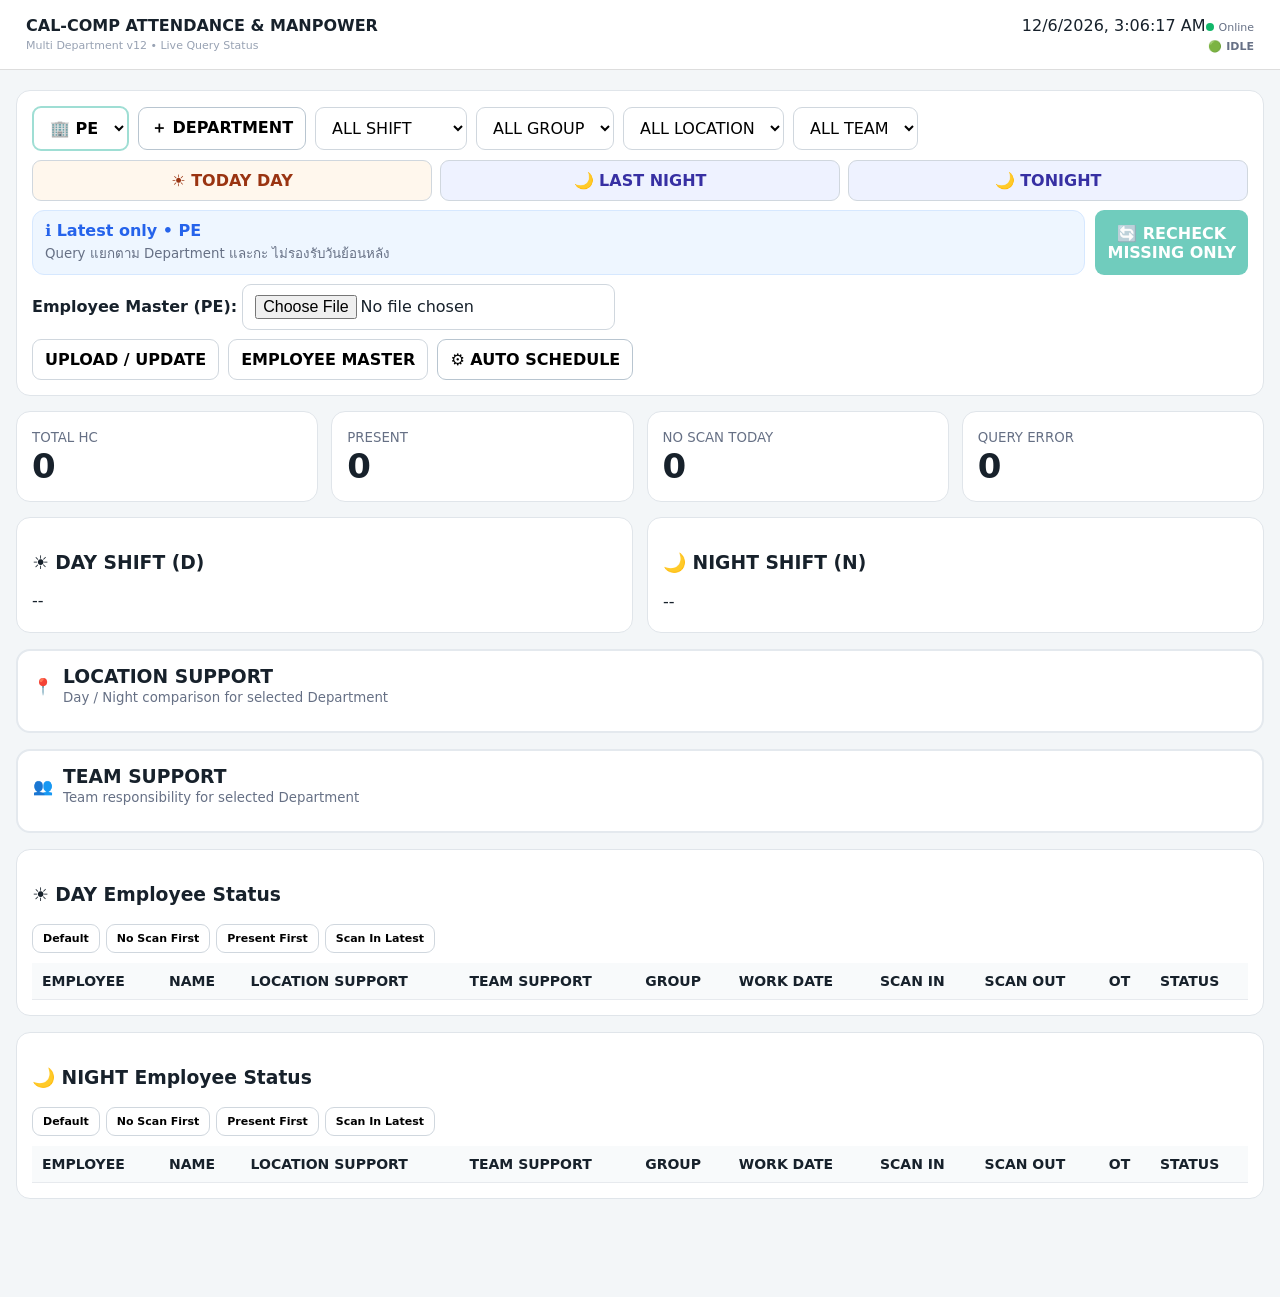
==== commit 38a8a832: "Add files via upload" ====
--- a/templates/index.html
+++ b/templates/index.html
@@ -14,10 +14,11 @@
 :root{--t:#0aa98f;--ink:#17212b;--mut:#667085;--bg:#f3f6f8;--blue:#2563eb;--line:#e0e5ea}*{box-sizing:border-box}body{margin:0;font-family:system-ui,"Segoe UI",sans-serif;background:var(--bg);color:var(--ink);padding-bottom:78px}header{background:#fff;padding:16px 26px;border-bottom:1px solid #ddd;display:flex;justify-content:space-between;position:sticky;top:0;z-index:20}.ver{font-size:11px;color:#98a2b3;margin-top:4px}.wrap{max-width:1400px;margin:20px auto;padding:0 16px}.toolbar,.card,.metric{background:#fff;border:1px solid var(--line);border-radius:14px;padding:15px}.toolbar{display:flex;gap:9px;flex-wrap:wrap;align-items:center}select,input,button{padding:10px 12px;border:1px solid #d0d7de;border-radius:9px;background:#fff;font:inherit}button{cursor:pointer;font-weight:750}.primary{background:var(--t);color:#fff;border:0}.ghost{background:#fff;border:1px solid #b8c5d0}.deptselect{border:2px solid #9fded4;font-weight:800}.deptbadge{background:#eafaf7;color:#067a67;padding:7px 10px;border-radius:999px;font-size:12px;font-weight:800}.queryquick{display:flex;gap:8px;flex-wrap:wrap;width:100%}.queryquick button{flex:1;min-width:150px}.queryquick .night{background:#eef2ff;color:#3730a3}.queryquick .day{background:#fff7ed;color:#9a3412}.latestonly{width:100%;display:grid;grid-template-columns:1fr auto;gap:10px;align-items:stretch}.latestonly>div{background:#eef6ff;border:1px solid #d6e8ff;border-radius:12px;padding:10px 12px;color:#2563eb}.latestonly small{display:block;color:#667085;margin-top:3px}.cards{display:grid;grid-template-columns:repeat(4,1fr);gap:13px;margin:15px 0}.metric small{color:var(--mut)}.metric strong{display:block;font-size:34px}.metric.clickable,.barrow.clickable{cursor:pointer}.grid{display:grid;grid-template-columns:1fr 1fr;gap:14px}.typecard{border:2px solid #e4e9ee}.typehead{display:flex;align-items:center;gap:10px;margin-bottom:10px}.compare{display:grid;grid-template-columns:180px 1fr 90px 1fr 90px;gap:10px;align-items:center;padding:8px 6px;border-bottom:1px solid #f0f2f4}.compare.head{font-weight:800;background:#f8fafb;border-radius:8px}.barrow{display:grid;grid-template-columns:140px 1fr 75px;gap:10px;align-items:center;margin:9px 0}.bar,.prog{height:10px;background:#e8edf1;border-radius:99px;overflow:hidden}.fill{height:100%;background:var(--t)}table{width:100%;border-collapse:collapse;font-size:14px}th,td{padding:10px;border-bottom:1px solid #e7eaee;text-align:left;white-space:nowrap}th{background:#f8fafb;position:sticky;top:0}.sortable{cursor:pointer;user-select:none}.sortable:hover{background:#eef6ff}.sortmark{color:#2563eb;font-size:10px;margin-left:3px}.pill{font-size:12px;font-weight:800;padding:5px 8px;border-radius:99px}.present{background:#dcfce7;color:#166534}.noscan{background:#fff3cd;color:#8a5700}.error{background:#fee2e2;color:#991b1b}.unchecked{background:#e5e7eb;color:#475467}.scroll{max-height:520px;overflow:auto}.tabletools{display:flex;gap:6px;flex-wrap:wrap;margin:8px 0 10px}.tabletools button{font-size:11px;padding:7px 10px}.progress{display:none;margin-top:12px;background:#fff;padding:9px;border-radius:10px}.prog div{height:100%;background:#2563eb;width:0}.modal{display:none;position:fixed;inset:0;background:#0008;z-index:120;padding:24px}.modal.open{display:flex;align-items:center;justify-content:center}.modalbox{background:#fff;border-radius:16px;width:min(1060px,96vw);max-height:88vh;overflow:hidden;box-shadow:0 20px 60px #0005;display:flex;flex-direction:column}.modalhead{padding:16px 20px;border-bottom:1px solid #e7eaee;display:flex;justify-content:space-between;align-items:center}.modalbody{padding:0 18px 20px;overflow:auto;min-height:0}.close{border:0;background:#f2f4f7;font-size:18px}.mobile-detail-list{display:none}.detail-card{border:1px solid #e1e7ec;border-radius:14px;padding:12px}.mastertools{display:flex;gap:7px;flex-wrap:wrap;margin:12px 0}.backupnote{font-size:12px;color:#667085;margin-top:5px}.settingsbox{padding:8px 20px 24px}.settingrow{display:flex;justify-content:space-between;gap:14px;align-items:center;padding:14px 0;border-bottom:1px solid #edf0f2}.settingrow small{display:block;color:#667085;margin-top:3px}.toast{position:fixed;left:50%;bottom:92px;transform:translateX(-50%);background:#17212b;color:#fff;padding:10px 14px;border-radius:999px;z-index:200;font-size:12px;opacity:0;pointer-events:none;transition:.2s}.toast.show{opacity:1}.mobilebar{display:none}.netdot{display:inline-flex;align-items:center;gap:5px;font-size:11px;color:#667085}.netdot i{width:8px;height:8px;border-radius:50%;background:#12b76a}.netdot.off i{background:#f04438}.deptoverview{margin:12px 0;display:none}.deptoverview.show{display:block}.deptchips{display:flex;gap:8px;flex-wrap:wrap}.deptchip{border:1px solid #d8e0e6;border-radius:12px;padding:9px 12px;background:#fff}.deptchip b{display:block}.masterupload{width:100%}.schedulebox{display:block;padding:14px 0;border-bottom:1px solid #edf0f2}.schedulehead{display:flex;justify-content:space-between;gap:10px;align-items:center}.schedulegrid{display:grid;grid-template-columns:repeat(2,1fr);gap:10px;margin-top:12px}.schedulefield{border:1px solid #e1e7ec;border-radius:12px;padding:10px;background:#f9fbfc}.schedulefield label{display:block;font-size:11px;color:#667085;font-weight:800;margin-bottom:5px}.schedulefield input[type=time]{width:100%;font-weight:800}.weekdays{display:flex;gap:6px;flex-wrap:wrap;margin-top:10px}.weekday{display:inline-flex;align-items:center;gap:4px;border:1px solid #d8e0e6;border-radius:999px;padding:6px 9px;font-size:11px;background:#fff}.schedulemeta{font-size:11px;color:#667085;line-height:1.55;margin-top:10px}.warnbox{background:#fff7ed;border:1px solid #fed7aa;color:#9a3412;border-radius:10px;padding:9px 10px;margin-top:9px;font-size:11px}.okbox{background:#ecfdf3;border:1px solid #abefc6;color:#067647;border-radius:10px;padding:9px 10px;margin-top:9px;font-size:11px}
 @media(max-width:850px){.cards{grid-template-columns:1fr 1fr}.grid{grid-template-columns:1fr 1fr}}
 @media(max-width:700px){.schedulegrid{grid-template-columns:1fr 1fr}.schedulefield{padding:8px}.weekday{padding:5px 7px;font-size:10px}header{padding:12px 14px}header b{font-size:14px}.wrap{margin:10px auto;padding:0 9px}.toolbar{padding:10px;gap:7px;border-radius:18px}.toolbar>select{width:calc(50% - 4px);min-height:44px}.toolbar #dept{width:calc(100% - 118px)}#adddept{width:110px;font-size:11px}.queryquick{display:grid;grid-template-columns:repeat(3,1fr);gap:6px}.queryquick button{min-width:0;padding:10px 4px;font-size:11px}.latestonly{grid-template-columns:1.7fr 1fr;gap:8px}.latestonly>div{font-size:12px}.latestonly small{font-size:10px}.cards{gap:8px;margin:10px 0}.metric{padding:11px}.metric strong{font-size:27px}.metric small{font-size:10px}.grid{gap:8px}.grid .card{padding:10px}.compare{grid-template-columns:105px 1fr 38px 1fr 38px;gap:5px;padding:7px 2px;font-size:11px}.compare.head{font-size:10px}.barrow{grid-template-columns:100px 1fr 55px}.scroll{max-height:420px}table{font-size:11px;min-width:820px}th,td{padding:8px 6px}.masterupload,#upload,#manage{display:none}.modal{padding:0;align-items:flex-end!important}.modalbox{width:100%;height:min(88dvh,760px);max-height:88dvh;border-radius:18px 18px 0 0}.modalhead{padding:14px 16px}.modalbody{padding:0 12px calc(28px + env(safe-area-inset-bottom));overflow-y:auto;-webkit-overflow-scrolling:touch}.desktop-detail-table{display:none}.mobile-detail-list{display:flex;flex-direction:column;gap:10px;padding:10px 0 18px}.detail-card-head{display:flex;justify-content:space-between;gap:10px;margin-bottom:8px}.detail-id{font-weight:850}.detail-name{font-weight:750;text-align:right}.detail-grid{display:grid;grid-template-columns:1fr 1fr;gap:7px 12px}.detail-field.wide{grid-column:1/-1}.detail-label{display:block;color:#667085;font-size:10px;font-weight:800;text-transform:uppercase}.detail-value{display:block;font-size:12px;overflow-wrap:anywhere}.detail-status{margin-top:9px;display:flex;justify-content:flex-end}.mobilebar{display:grid;grid-template-columns:repeat(4,1fr);position:fixed;left:0;right:0;bottom:0;z-index:90;background:#fff;border-top:1px solid #ddd;padding-bottom:env(safe-area-inset-bottom)}.mobilebar button{border:0;border-radius:0;padding:10px 4px;background:#fff;font-size:11px}.mobilebar span{display:block;font-size:18px}.mastertools{display:grid;grid-template-columns:1fr 1fr}.settingsbox{padding:6px 16px 24px}.settingrow{font-size:13px}.modalbody .mastertable{min-width:920px}.tabletools{overflow:auto;flex-wrap:nowrap}.tabletools button{white-space:nowrap}}
+.querylive{margin-top:5px;font-size:11px;font-weight:800;color:#667085}.querylive.running{color:#2563eb}.querylive.queued{color:#b45309}.querylive.done{color:#067647}.livequerybar{display:none;margin:0 0 14px;background:#eef6ff;border:1px solid #bfd7ff;border-radius:14px;padding:12px 14px}.livequerymain{display:flex;gap:10px;align-items:center;justify-content:space-between;flex-wrap:wrap}.livequerymain span{font-size:12px;color:#667085}.livequerybar .prog{height:9px;margin-top:8px}.livequeryqueue{font-size:12px;color:#667085;margin-top:7px}.queryquick button:disabled,.latestonly button:disabled{opacity:.58;cursor:not-allowed}
 </style>
 </head>
 <body>
-<header><div><b>CAL-COMP ATTENDANCE & MANPOWER</b><div class="ver">Multi Department v11 • Maintainable Auto Query</div></div><div style="text-align:right"><span id="clock"></span><div id="netstate" class="netdot"><i></i><span>Online</span></div></div></header>
+<header><div><b>CAL-COMP ATTENDANCE & MANPOWER</b><div class="ver">Multi Department v12 • Live Query Status</div></div><div style="text-align:right"><span id="clock"></span><div id="netstate" class="netdot"><i></i><span>Online</span></div><div id="querylive" class="querylive idle">🟢 IDLE</div></div></header>
 <div class="wrap">
  <div class="toolbar">
   <select id="dept" class="deptselect"><option value="PE">🏢 PE</option></select><button id="adddept" class="ghost">＋ DEPARTMENT</button>
@@ -28,6 +29,7 @@
   <div class="latestonly"><div><b>ℹ️ Latest only • <span id="deptlabel">PE</span></b><small>Query แยกตาม Department และกะ ไม่รองรับวันย้อนหลัง</small></div><button class="primary" id="qmissing" disabled>🔄 RECHECK<br>MISSING ONLY</button></div>
   <label class="masterupload"><b>Employee Master (<span id="masterDept">PE</span>):</b> <input type="file" id="master" accept=".xlsx"></label><button id="upload">UPLOAD / UPDATE</button><button id="manage">EMPLOYEE MASTER</button><button id="scheduleBtn" class="ghost">⚙ AUTO SCHEDULE</button><span style="margin-left:auto;color:var(--mut)" id="last"></span>
  </div>
+ <div class="livequerybar" id="livequerybar"><div class="livequerymain"><b id="livequerytitle">🟢 No query running</b><span id="livequerymeta"></span></div><div class="prog"><div id="livequeryfill"></div></div><div id="livequeryqueue" class="livequeryqueue"></div></div>
  <div class="progress" id="progress"><div id="pmsg">Preparing...</div><div class="prog"><div id="pfill"></div></div></div>
  <div class="deptoverview" id="deptoverview"><div class="card"><b>🏢 DEPARTMENT OVERVIEW</b><div class="deptchips" id="deptchips" style="margin-top:10px"></div></div></div>
  <div class="cards"><div class="metric clickable" data-status="ALL"><small>TOTAL HC</small><strong id="total">0</strong></div><div class="metric clickable" data-status="PRESENT"><small>PRESENT</small><strong id="present">0</strong></div><div class="metric clickable" data-status="NO SCAN TODAY"><small>NO SCAN TODAY</small><strong id="noscan">0</strong></div><div class="metric clickable" data-status="QUERY UNAVAILABLE"><small>QUERY ERROR</small><strong id="error">0</strong></div></div>
@@ -42,7 +44,7 @@
 <div class="modal" id="smodal"><div class="modalbox" style="width:min(680px,96vw)"><div class="modalhead"><div><b>⚙️ Settings — <span id="scheduleDept">PE</span></b><div class="backupnote">Department-specific configuration</div></div><button class="close" onclick="$('smodal').classList.remove('open')">✕</button></div><div class="settingsbox"><div class="schedulebox"><div class="schedulehead"><div><b>☁️ Server Auto Query Schedule</b><small>แก้เวลาแยกแต่ละ Department ได้ • Timezone: Asia/Bangkok</small></div><label class="weekday"><input id="autoEnabled" type="checkbox"> ON</label></div><div class="weekdays" id="workdayChecks"><label class="weekday"><input type="checkbox" value="0">Mon</label><label class="weekday"><input type="checkbox" value="1">Tue</label><label class="weekday"><input type="checkbox" value="2">Wed</label><label class="weekday"><input type="checkbox" value="3">Thu</label><label class="weekday"><input type="checkbox" value="4">Fri</label><label class="weekday"><input type="checkbox" value="5">Sat</label><label class="weekday"><input type="checkbox" value="6">Sun</label></div><div class="schedulegrid"><div class="schedulefield"><label>☀ DAY QUERY #1</label><input id="day1Time" type="time" value="08:15"></div><div class="schedulefield"><label>☀ DAY QUERY #2</label><input id="day2Time" type="time" value="18:00"></div><div class="schedulefield"><label>🌙 NIGHT START</label><input id="night1Time" type="time" value="20:15"></div><div class="schedulefield"><label>🌙 NIGHT FINAL</label><input id="nightFinalTime" type="time" value="06:00"></div></div><button id="saveSchedule" class="primary" style="width:100%;margin-top:12px">SAVE DEPARTMENT SCHEDULE</button><div id="schedulePersistence"></div><div class="schedulemeta" id="scheduleMeta">Loading schedule...</div></div><div class="settingrow"><div><label>Auto Recheck Missing</label><small>ทำงานเฉพาะ Department ที่เลือก และ Query ล่าสุด ขณะเปิด PWA</small></div><input id="autoRecheck" type="checkbox"></div><div class="settingrow"><div><label>Recheck interval</label><small>แนะนำ 5 นาทีขึ้นไป</small></div><select id="autoInterval"><option value="2">2 min</option><option value="5">5 min</option><option value="10">10 min</option><option value="15">15 min</option></select></div><div class="settingrow"><div><label>Department backup</label><small id="settingsBackupInfo">No backup yet</small></div><button onclick="backupState(false)">Backup now</button></div><div class="settingrow"><div><label>PWA mode</label><small id="pwaMode">Browser</small></div><span id="healthVersion">...</span></div></div></div></div>
 <div id="toast" class="toast"></div>
 <script>
-const $=id=>document.getElementById(id);let currentEmployees=[],currentDepartments=[],lastQueryPayload=null,jobRunning=false,autoTimer=null;let settings={autoRecheck:false,intervalMin:5};const SETTINGS_KEY='ccAttendanceSettingsV9',LAST_DEPT_KEY='ccAttendanceDepartmentV9';const sortState={day:{key:'default',dir:1},night:{key:'default',dir:1}};setInterval(()=>$('clock').textContent=new Date().toLocaleString(),1000);
+const $=id=>document.getElementById(id);let currentEmployees=[],currentDepartments=[],lastQueryPayload=null,jobRunning=false,autoTimer=null,queryStatusTimer=null,lastGlobalActive=false,lastRecentJobKey='';let settings={autoRecheck:false,intervalMin:5};const SETTINGS_KEY='ccAttendanceSettingsV9',LAST_DEPT_KEY='ccAttendanceDepartmentV9';const sortState={day:{key:'default',dir:1},night:{key:'default',dir:1}};setInterval(()=>$('clock').textContent=new Date().toLocaleString(),1000);
 function dept(){return $('dept').value||'PE'}function masterKey(){return `ccAttendanceMasterV9:${dept()}`}function stateKey(){return `ccAttendanceStateV9:${dept()}`}function lastQueryKey(){return `ccAttendanceLastQueryV9:${dept()}`}
 function toast(msg){const t=$('toast');t.textContent=msg;t.classList.add('show');setTimeout(()=>t.classList.remove('show'),2300)}function esc(v){return String(v??'').replace(/[&<>"']/g,m=>({'&':'&amp;','<':'&lt;','>':'&gt;','"':'&quot;',"'":'&#39;'}[m]))}
 function pill(s){s=s||'NOT CHECKED';let c=s==='PRESENT'?'present':s==='NO SCAN TODAY'?'noscan':s==='QUERY UNAVAILABLE'?'error':'unchecked';return `<span class="pill ${c}">${esc(s)}</span>`}
@@ -93,10 +95,60 @@
 
 $('adddept').onclick=async()=>{let code=prompt('Department code เช่น PE, QA, MFG, IT');if(!code)return;let d=await (await fetch('/api/departments',{method:'POST',headers:{'Content-Type':'application/json'},body:JSON.stringify({code})})).json();if(!d.ok)return alert(d.error);await load();$('dept').value=d.code;onDeptChange()};
 async function onDeptChange(){localStorage.setItem(LAST_DEPT_KEY,dept());$('loc').value='ALL';$('team').value='ALL';lastQueryPayload=JSON.parse(localStorage.getItem(lastQueryKey())||'null');$('qmissing').disabled=!lastQueryPayload||dept()==='ALL';await ensureMasterPersistence();await load();if($('smodal').classList.contains('open'))await loadAutoSchedule()}$('dept').onchange=onDeptChange;$('loc').onchange=load;$('team').onchange=load;$('shift').onchange=load;$('group').onchange=load;
-async function startQuery(payload,silent=false){let dpt=dept();if(dpt==='ALL'){if(!silent)alert('Select one Department before Query');return}payload={...payload,department:dpt};if(jobRunning){if(!silent)toast('Query is already running');return}if(!navigator.onLine){if(!silent)alert('No Internet connection');return}if(!payload.missing_only){lastQueryPayload={...payload};localStorage.setItem(lastQueryKey(),JSON.stringify(lastQueryPayload));$('qmissing').disabled=false}try{let r=await fetch('/api/query',{method:'POST',headers:{'Content-Type':'application/json'},body:JSON.stringify(payload)}),d=await r.json();if(!r.ok||!d.ok){if(d.job_id){jobRunning=true;$('progress').style.display='block';poll(d.job_id);return}throw new Error(d.error||'Unable to start query')}jobRunning=true;$('progress').style.display='block';poll(d.job_id)}catch(e){jobRunning=false;if(!silent)alert('Query failed: '+e.message)}}$('qday').onclick=()=>startQuery({mode:'DAY'});$('qlast').onclick=()=>startQuery({mode:'LAST_NIGHT'});$('qtonight').onclick=()=>startQuery({mode:'TONIGHT'});$('qmissing').onclick=()=>{if(!lastQueryPayload)return alert('กรุณา Query กะที่ต้องการก่อน');if(lastQueryPayload.department!==dept())return alert('Department changed. Run a new Query first.');startQuery({...lastQueryPayload,missing_only:true})};
+const QUERY_LABELS={qday:'☀ TODAY DAY',qlast:'🌙 LAST NIGHT',qtonight:'🌙 TONIGHT'};
+function modeLabel(m){return m==='DAY'?'TODAY DAY':m==='LAST_NIGHT'?'LAST NIGHT':m==='TONIGHT'?'TONIGHT':m||''}
+function setQueryButtons(active){
+ const dpt=dept();const same=(active||[]).filter(x=>x.department===dpt);const current=same[0]||null;
+ for(const [id,mode] of [['qday','DAY'],['qlast','LAST_NIGHT'],['qtonight','TONIGHT']]){
+  const b=$(id),match=same.find(x=>x.mode===mode&&!x.missing_only);
+  if(match){b.disabled=true;b.textContent=`🔄 ${match.status==='queued'?'QUEUED':'QUERYING'} ${match.done||0}/${match.total||0}`}
+  else{b.disabled=!!current;b.textContent=QUERY_LABELS[id]}
+ }
+ $('qmissing').disabled=!!current||!lastQueryPayload||dpt==='ALL';
+}
+async function refreshGlobalQueryStatus(){
+ try{
+  let d=await (await fetch('/api/query-status?department=ALL',{cache:'no-store'})).json();
+  if(!d.ok)throw new Error(d.error||'status error');
+  const active=d.active||[],running=d.running||active[0]||null,bar=$('livequerybar'),head=$('querylive');
+  setQueryButtons(active);
+  jobRunning=active.some(x=>x.department===dept());
+  if(running){
+   lastGlobalActive=true;
+   const pct=running.total?Math.round((running.done||0)*100/running.total):0;
+   head.className='querylive '+(running.status==='queued'?'queued':'running');
+   head.textContent=`${running.status==='queued'?'🟡':'🔄'} ${running.source||'MANUAL'} • ${running.department} • ${modeLabel(running.mode)} • ${running.done||0}/${running.total||0}`;
+   bar.style.display='block';
+   $('livequerytitle').textContent=`${running.status==='queued'?'🟡 QUEUED':'🔄 QUERY RUNNING'} • ${running.source||'MANUAL'} • ${running.department} • ${modeLabel(running.mode)}`;
+   $('livequerymeta').textContent=`${running.done||0}/${running.total||0} ${running.current?('• '+running.current):''}`;
+   $('livequeryfill').style.width=pct+'%';
+   const queued=(d.queued||[]).filter(x=>x.job_id!==running.job_id);
+   $('livequeryqueue').textContent=queued.length?'Next queue: '+queued.map(x=>`${x.department} ${modeLabel(x.mode)}`).join(' → '):'';
+  }else{
+   bar.style.display='none';head.className='querylive idle';head.textContent='🟢 IDLE';
+   const recent=(d.recent||[])[0];
+   if(lastGlobalActive){
+    await load();
+    if(dept()!=='ALL')await backupState(true);
+    lastGlobalActive=false;
+   }
+   if(recent){
+    const key=`${recent.job_id}:${recent.status}`;
+    if(key!==lastRecentJobKey){
+     lastRecentJobKey=key;
+     head.className='querylive '+(recent.status==='done'?'done':'queued');
+     head.textContent=`${recent.status==='done'?'✅':'🔴'} ${recent.source||'MANUAL'} • ${recent.department} • ${modeLabel(recent.mode)} • ${recent.status.toUpperCase()}`;
+     setTimeout(()=>{if(!lastGlobalActive){head.className='querylive idle';head.textContent='🟢 IDLE'}},10000);
+    }
+   }
+  }
+ }catch(e){}
+ clearTimeout(queryStatusTimer);queryStatusTimer=setTimeout(refreshGlobalQueryStatus,2000);
+}
+async function startQuery(payload,silent=false){let dpt=dept();if(dpt==='ALL'){if(!silent)alert('Select one Department before Query');return}payload={...payload,department:dpt,source:'MANUAL'};if(!navigator.onLine){if(!silent)alert('No Internet connection');return}if(!payload.missing_only){lastQueryPayload={...payload};localStorage.setItem(lastQueryKey(),JSON.stringify(lastQueryPayload));$('qmissing').disabled=false}try{let r=await fetch('/api/query',{method:'POST',headers:{'Content-Type':'application/json'},body:JSON.stringify(payload)}),d=await r.json();if(!r.ok||!d.ok)throw new Error(d.error||'Unable to start query');if(d.duplicate)toast(`Already ${d.status||'running'} — following existing query`);jobRunning=true;$('progress').style.display='block';poll(d.job_id);refreshGlobalQueryStatus()}catch(e){jobRunning=false;if(!silent)alert('Query failed: '+e.message)}}$('qday').onclick=()=>startQuery({mode:'DAY'});$('qlast').onclick=()=>startQuery({mode:'LAST_NIGHT'});$('qtonight').onclick=()=>startQuery({mode:'TONIGHT'});$('qmissing').onclick=()=>{if(!lastQueryPayload)return alert('กรุณา Query กะที่ต้องการก่อน');if(lastQueryPayload.department!==dept())return alert('Department changed. Run a new Query first.');startQuery({...lastQueryPayload,missing_only:true})};
 async function poll(j){try{let d=await (await fetch('/api/job/'+j,{cache:'no-store'})).json();let pct=d.total?Math.round(d.done*100/d.total):0;$('pfill').style.width=pct+'%';$('pmsg').textContent=`${d.message} ${d.done}/${d.total} ${d.current||''}`;if(d.status==='done'||d.status==='error'){jobRunning=false;await load();if(d.status==='done')await backupState(true);if(d.status==='error')alert(d.message||'Query error');else toast(d.message||'Attendance updated');setTimeout(()=>$('progress').style.display='none',2200);return}setTimeout(()=>poll(j),800)}catch(e){jobRunning=false;$('pmsg').textContent='Connection interrupted — tap Recheck'}}
 $('autoRecheck').onchange=saveSettings;$('autoInterval').onchange=saveSettings;$('pwaMode').textContent=window.matchMedia('(display-mode: standalone)').matches?'Installed on Home Screen':'Safari / Browser';
-async function boot(){networkState();loadSettings();let saved=localStorage.getItem(LAST_DEPT_KEY)||'PE';await load();if([...$('dept').options].some(o=>o.value===saved))$('dept').value=saved;lastQueryPayload=JSON.parse(localStorage.getItem(lastQueryKey())||'null');$('qmissing').disabled=!lastQueryPayload||dept()==='ALL';await ensureMasterPersistence();await load();try{let h=await (await fetch('/api/health',{cache:'no-store'})).json();$('healthVersion').textContent=h.version||'OK'}catch{$('healthVersion').textContent='offline'}}boot();
+async function boot(){networkState();loadSettings();let saved=localStorage.getItem(LAST_DEPT_KEY)||'PE';await load();if([...$('dept').options].some(o=>o.value===saved))$('dept').value=saved;lastQueryPayload=JSON.parse(localStorage.getItem(lastQueryKey())||'null');$('qmissing').disabled=!lastQueryPayload||dept()==='ALL';await ensureMasterPersistence();await load();try{let h=await (await fetch('/api/health',{cache:'no-store'})).json();$('healthVersion').textContent=h.version||'OK'}catch{$('healthVersion').textContent='offline'}refreshGlobalQueryStatus()}boot();
 </script>
 <div class="mobilebar"><button onclick="window.scrollTo({top:0,behavior:'smooth'})"><span>📊</span>Dashboard</button><button onclick="$('qmissing').click()"><span>🔄</span>Recheck</button><button onclick="openMaster()"><span>👥</span>Master</button><button onclick="$('smodal').classList.add('open');updateBackupInfo();loadAutoSchedule()"><span>⚙️</span>Settings</button></div>
 <script>if('serviceWorker' in navigator){navigator.serviceWorker.register('/sw.js').catch(()=>{})}</script>
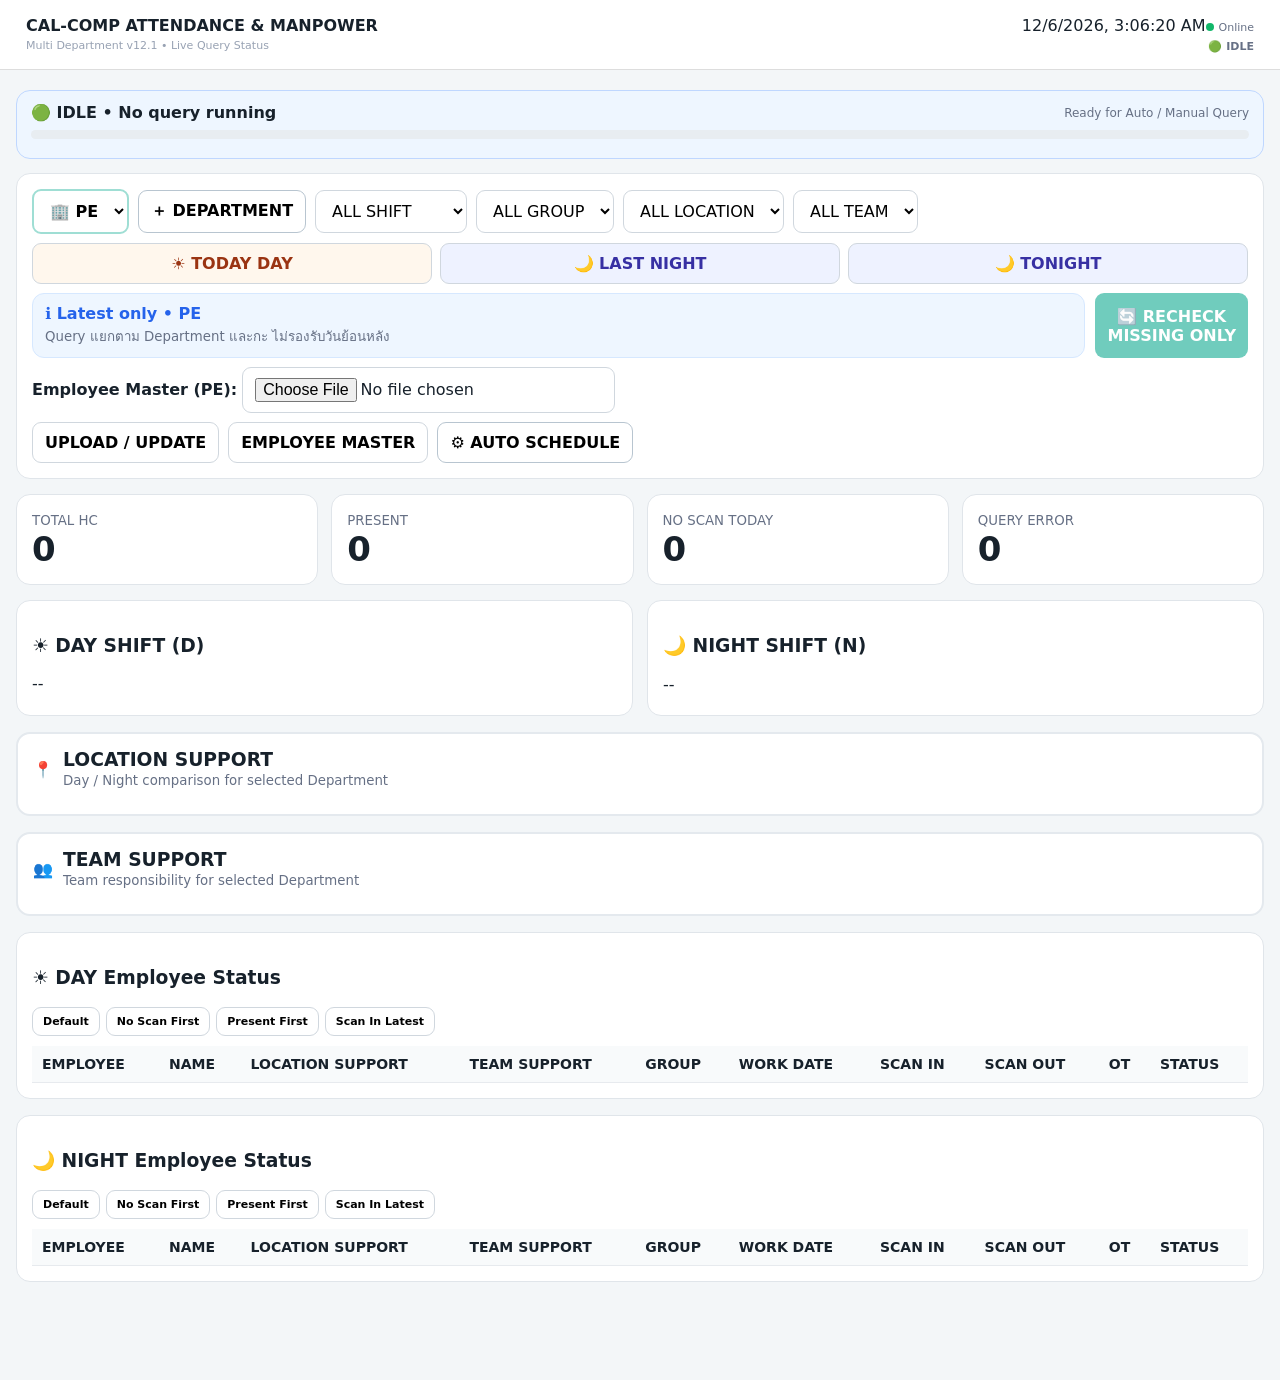
==== commit 140102d6: "Add files via upload" ====
--- a/templates/index.html
+++ b/templates/index.html
@@ -14,12 +14,13 @@
 :root{--t:#0aa98f;--ink:#17212b;--mut:#667085;--bg:#f3f6f8;--blue:#2563eb;--line:#e0e5ea}*{box-sizing:border-box}body{margin:0;font-family:system-ui,"Segoe UI",sans-serif;background:var(--bg);color:var(--ink);padding-bottom:78px}header{background:#fff;padding:16px 26px;border-bottom:1px solid #ddd;display:flex;justify-content:space-between;position:sticky;top:0;z-index:20}.ver{font-size:11px;color:#98a2b3;margin-top:4px}.wrap{max-width:1400px;margin:20px auto;padding:0 16px}.toolbar,.card,.metric{background:#fff;border:1px solid var(--line);border-radius:14px;padding:15px}.toolbar{display:flex;gap:9px;flex-wrap:wrap;align-items:center}select,input,button{padding:10px 12px;border:1px solid #d0d7de;border-radius:9px;background:#fff;font:inherit}button{cursor:pointer;font-weight:750}.primary{background:var(--t);color:#fff;border:0}.ghost{background:#fff;border:1px solid #b8c5d0}.deptselect{border:2px solid #9fded4;font-weight:800}.deptbadge{background:#eafaf7;color:#067a67;padding:7px 10px;border-radius:999px;font-size:12px;font-weight:800}.queryquick{display:flex;gap:8px;flex-wrap:wrap;width:100%}.queryquick button{flex:1;min-width:150px}.queryquick .night{background:#eef2ff;color:#3730a3}.queryquick .day{background:#fff7ed;color:#9a3412}.latestonly{width:100%;display:grid;grid-template-columns:1fr auto;gap:10px;align-items:stretch}.latestonly>div{background:#eef6ff;border:1px solid #d6e8ff;border-radius:12px;padding:10px 12px;color:#2563eb}.latestonly small{display:block;color:#667085;margin-top:3px}.cards{display:grid;grid-template-columns:repeat(4,1fr);gap:13px;margin:15px 0}.metric small{color:var(--mut)}.metric strong{display:block;font-size:34px}.metric.clickable,.barrow.clickable{cursor:pointer}.grid{display:grid;grid-template-columns:1fr 1fr;gap:14px}.typecard{border:2px solid #e4e9ee}.typehead{display:flex;align-items:center;gap:10px;margin-bottom:10px}.compare{display:grid;grid-template-columns:180px 1fr 90px 1fr 90px;gap:10px;align-items:center;padding:8px 6px;border-bottom:1px solid #f0f2f4}.compare.head{font-weight:800;background:#f8fafb;border-radius:8px}.barrow{display:grid;grid-template-columns:140px 1fr 75px;gap:10px;align-items:center;margin:9px 0}.bar,.prog{height:10px;background:#e8edf1;border-radius:99px;overflow:hidden}.fill{height:100%;background:var(--t)}table{width:100%;border-collapse:collapse;font-size:14px}th,td{padding:10px;border-bottom:1px solid #e7eaee;text-align:left;white-space:nowrap}th{background:#f8fafb;position:sticky;top:0}.sortable{cursor:pointer;user-select:none}.sortable:hover{background:#eef6ff}.sortmark{color:#2563eb;font-size:10px;margin-left:3px}.pill{font-size:12px;font-weight:800;padding:5px 8px;border-radius:99px}.present{background:#dcfce7;color:#166534}.noscan{background:#fff3cd;color:#8a5700}.error{background:#fee2e2;color:#991b1b}.unchecked{background:#e5e7eb;color:#475467}.scroll{max-height:520px;overflow:auto}.tabletools{display:flex;gap:6px;flex-wrap:wrap;margin:8px 0 10px}.tabletools button{font-size:11px;padding:7px 10px}.progress{display:none;margin-top:12px;background:#fff;padding:9px;border-radius:10px}.prog div{height:100%;background:#2563eb;width:0}.modal{display:none;position:fixed;inset:0;background:#0008;z-index:120;padding:24px}.modal.open{display:flex;align-items:center;justify-content:center}.modalbox{background:#fff;border-radius:16px;width:min(1060px,96vw);max-height:88vh;overflow:hidden;box-shadow:0 20px 60px #0005;display:flex;flex-direction:column}.modalhead{padding:16px 20px;border-bottom:1px solid #e7eaee;display:flex;justify-content:space-between;align-items:center}.modalbody{padding:0 18px 20px;overflow:auto;min-height:0}.close{border:0;background:#f2f4f7;font-size:18px}.mobile-detail-list{display:none}.detail-card{border:1px solid #e1e7ec;border-radius:14px;padding:12px}.mastertools{display:flex;gap:7px;flex-wrap:wrap;margin:12px 0}.backupnote{font-size:12px;color:#667085;margin-top:5px}.settingsbox{padding:8px 20px 24px}.settingrow{display:flex;justify-content:space-between;gap:14px;align-items:center;padding:14px 0;border-bottom:1px solid #edf0f2}.settingrow small{display:block;color:#667085;margin-top:3px}.toast{position:fixed;left:50%;bottom:92px;transform:translateX(-50%);background:#17212b;color:#fff;padding:10px 14px;border-radius:999px;z-index:200;font-size:12px;opacity:0;pointer-events:none;transition:.2s}.toast.show{opacity:1}.mobilebar{display:none}.netdot{display:inline-flex;align-items:center;gap:5px;font-size:11px;color:#667085}.netdot i{width:8px;height:8px;border-radius:50%;background:#12b76a}.netdot.off i{background:#f04438}.deptoverview{margin:12px 0;display:none}.deptoverview.show{display:block}.deptchips{display:flex;gap:8px;flex-wrap:wrap}.deptchip{border:1px solid #d8e0e6;border-radius:12px;padding:9px 12px;background:#fff}.deptchip b{display:block}.masterupload{width:100%}.schedulebox{display:block;padding:14px 0;border-bottom:1px solid #edf0f2}.schedulehead{display:flex;justify-content:space-between;gap:10px;align-items:center}.schedulegrid{display:grid;grid-template-columns:repeat(2,1fr);gap:10px;margin-top:12px}.schedulefield{border:1px solid #e1e7ec;border-radius:12px;padding:10px;background:#f9fbfc}.schedulefield label{display:block;font-size:11px;color:#667085;font-weight:800;margin-bottom:5px}.schedulefield input[type=time]{width:100%;font-weight:800}.weekdays{display:flex;gap:6px;flex-wrap:wrap;margin-top:10px}.weekday{display:inline-flex;align-items:center;gap:4px;border:1px solid #d8e0e6;border-radius:999px;padding:6px 9px;font-size:11px;background:#fff}.schedulemeta{font-size:11px;color:#667085;line-height:1.55;margin-top:10px}.warnbox{background:#fff7ed;border:1px solid #fed7aa;color:#9a3412;border-radius:10px;padding:9px 10px;margin-top:9px;font-size:11px}.okbox{background:#ecfdf3;border:1px solid #abefc6;color:#067647;border-radius:10px;padding:9px 10px;margin-top:9px;font-size:11px}
 @media(max-width:850px){.cards{grid-template-columns:1fr 1fr}.grid{grid-template-columns:1fr 1fr}}
 @media(max-width:700px){.schedulegrid{grid-template-columns:1fr 1fr}.schedulefield{padding:8px}.weekday{padding:5px 7px;font-size:10px}header{padding:12px 14px}header b{font-size:14px}.wrap{margin:10px auto;padding:0 9px}.toolbar{padding:10px;gap:7px;border-radius:18px}.toolbar>select{width:calc(50% - 4px);min-height:44px}.toolbar #dept{width:calc(100% - 118px)}#adddept{width:110px;font-size:11px}.queryquick{display:grid;grid-template-columns:repeat(3,1fr);gap:6px}.queryquick button{min-width:0;padding:10px 4px;font-size:11px}.latestonly{grid-template-columns:1.7fr 1fr;gap:8px}.latestonly>div{font-size:12px}.latestonly small{font-size:10px}.cards{gap:8px;margin:10px 0}.metric{padding:11px}.metric strong{font-size:27px}.metric small{font-size:10px}.grid{gap:8px}.grid .card{padding:10px}.compare{grid-template-columns:105px 1fr 38px 1fr 38px;gap:5px;padding:7px 2px;font-size:11px}.compare.head{font-size:10px}.barrow{grid-template-columns:100px 1fr 55px}.scroll{max-height:420px}table{font-size:11px;min-width:820px}th,td{padding:8px 6px}.masterupload,#upload,#manage{display:none}.modal{padding:0;align-items:flex-end!important}.modalbox{width:100%;height:min(88dvh,760px);max-height:88dvh;border-radius:18px 18px 0 0}.modalhead{padding:14px 16px}.modalbody{padding:0 12px calc(28px + env(safe-area-inset-bottom));overflow-y:auto;-webkit-overflow-scrolling:touch}.desktop-detail-table{display:none}.mobile-detail-list{display:flex;flex-direction:column;gap:10px;padding:10px 0 18px}.detail-card-head{display:flex;justify-content:space-between;gap:10px;margin-bottom:8px}.detail-id{font-weight:850}.detail-name{font-weight:750;text-align:right}.detail-grid{display:grid;grid-template-columns:1fr 1fr;gap:7px 12px}.detail-field.wide{grid-column:1/-1}.detail-label{display:block;color:#667085;font-size:10px;font-weight:800;text-transform:uppercase}.detail-value{display:block;font-size:12px;overflow-wrap:anywhere}.detail-status{margin-top:9px;display:flex;justify-content:flex-end}.mobilebar{display:grid;grid-template-columns:repeat(4,1fr);position:fixed;left:0;right:0;bottom:0;z-index:90;background:#fff;border-top:1px solid #ddd;padding-bottom:env(safe-area-inset-bottom)}.mobilebar button{border:0;border-radius:0;padding:10px 4px;background:#fff;font-size:11px}.mobilebar span{display:block;font-size:18px}.mastertools{display:grid;grid-template-columns:1fr 1fr}.settingsbox{padding:6px 16px 24px}.settingrow{font-size:13px}.modalbody .mastertable{min-width:920px}.tabletools{overflow:auto;flex-wrap:nowrap}.tabletools button{white-space:nowrap}}
-.querylive{margin-top:5px;font-size:11px;font-weight:800;color:#667085}.querylive.running{color:#2563eb}.querylive.queued{color:#b45309}.querylive.done{color:#067647}.livequerybar{display:none;margin:0 0 14px;background:#eef6ff;border:1px solid #bfd7ff;border-radius:14px;padding:12px 14px}.livequerymain{display:flex;gap:10px;align-items:center;justify-content:space-between;flex-wrap:wrap}.livequerymain span{font-size:12px;color:#667085}.livequerybar .prog{height:9px;margin-top:8px}.livequeryqueue{font-size:12px;color:#667085;margin-top:7px}.queryquick button:disabled,.latestonly button:disabled{opacity:.58;cursor:not-allowed}
+.querylive{margin-top:5px;font-size:11px;font-weight:800;color:#667085}.querylive.running{color:#2563eb}.querylive.queued{color:#b45309}.querylive.done{color:#067647}.livequerybar{display:block;margin:0 0 14px;background:#eef6ff;border:1px solid #bfd7ff;border-radius:14px;padding:12px 14px}.livequerymain{display:flex;gap:10px;align-items:center;justify-content:space-between;flex-wrap:wrap}.livequerymain span{font-size:12px;color:#667085}.livequerybar .prog{height:9px;margin-top:8px}.livequeryqueue{font-size:12px;color:#667085;margin-top:7px}.queryquick button:disabled,.latestonly button:disabled{opacity:.58;cursor:not-allowed}
 </style>
 </head>
 <body>
-<header><div><b>CAL-COMP ATTENDANCE & MANPOWER</b><div class="ver">Multi Department v12 • Live Query Status</div></div><div style="text-align:right"><span id="clock"></span><div id="netstate" class="netdot"><i></i><span>Online</span></div><div id="querylive" class="querylive idle">🟢 IDLE</div></div></header>
+<header><div><b>CAL-COMP ATTENDANCE & MANPOWER</b><div class="ver">Multi Department v12.1 • Live Query Status</div></div><div style="text-align:right"><span id="clock"></span><div id="netstate" class="netdot"><i></i><span>Online</span></div><div id="querylive" class="querylive idle">🟢 IDLE</div></div></header>
 <div class="wrap">
+ <div class="livequerybar" id="livequerybar"><div class="livequerymain"><b id="livequerytitle">🟢 IDLE • No query running</b><span id="livequerymeta">Ready for Auto / Manual Query</span></div><div class="prog"><div id="livequeryfill"></div></div><div id="livequeryqueue" class="livequeryqueue"></div></div>
  <div class="toolbar">
   <select id="dept" class="deptselect"><option value="PE">🏢 PE</option></select><button id="adddept" class="ghost">＋ DEPARTMENT</button>
   <select id="shift"><option value="ALL">ALL SHIFT</option><option value="D">☀ DAY (D)</option><option value="N">🌙 NIGHT (N)</option></select>
@@ -29,7 +30,6 @@
   <div class="latestonly"><div><b>ℹ️ Latest only • <span id="deptlabel">PE</span></b><small>Query แยกตาม Department และกะ ไม่รองรับวันย้อนหลัง</small></div><button class="primary" id="qmissing" disabled>🔄 RECHECK<br>MISSING ONLY</button></div>
   <label class="masterupload"><b>Employee Master (<span id="masterDept">PE</span>):</b> <input type="file" id="master" accept=".xlsx"></label><button id="upload">UPLOAD / UPDATE</button><button id="manage">EMPLOYEE MASTER</button><button id="scheduleBtn" class="ghost">⚙ AUTO SCHEDULE</button><span style="margin-left:auto;color:var(--mut)" id="last"></span>
  </div>
- <div class="livequerybar" id="livequerybar"><div class="livequerymain"><b id="livequerytitle">🟢 No query running</b><span id="livequerymeta"></span></div><div class="prog"><div id="livequeryfill"></div></div><div id="livequeryqueue" class="livequeryqueue"></div></div>
  <div class="progress" id="progress"><div id="pmsg">Preparing...</div><div class="prog"><div id="pfill"></div></div></div>
  <div class="deptoverview" id="deptoverview"><div class="card"><b>🏢 DEPARTMENT OVERVIEW</b><div class="deptchips" id="deptchips" style="margin-top:10px"></div></div></div>
  <div class="cards"><div class="metric clickable" data-status="ALL"><small>TOTAL HC</small><strong id="total">0</strong></div><div class="metric clickable" data-status="PRESENT"><small>PRESENT</small><strong id="present">0</strong></div><div class="metric clickable" data-status="NO SCAN TODAY"><small>NO SCAN TODAY</small><strong id="noscan">0</strong></div><div class="metric clickable" data-status="QUERY UNAVAILABLE"><small>QUERY ERROR</small><strong id="error">0</strong></div></div>
@@ -125,7 +125,7 @@
    const queued=(d.queued||[]).filter(x=>x.job_id!==running.job_id);
    $('livequeryqueue').textContent=queued.length?'Next queue: '+queued.map(x=>`${x.department} ${modeLabel(x.mode)}`).join(' → '):'';
   }else{
-   bar.style.display='none';head.className='querylive idle';head.textContent='🟢 IDLE';
+   bar.style.display='block';$('livequeryfill').style.width='0%';$('livequeryqueue').textContent='';
    const recent=(d.recent||[])[0];
    if(lastGlobalActive){
     await load();
@@ -133,13 +133,16 @@
     lastGlobalActive=false;
    }
    if(recent){
-    const key=`${recent.job_id}:${recent.status}`;
-    if(key!==lastRecentJobKey){
-     lastRecentJobKey=key;
-     head.className='querylive '+(recent.status==='done'?'done':'queued');
-     head.textContent=`${recent.status==='done'?'✅':'🔴'} ${recent.source||'MANUAL'} • ${recent.department} • ${modeLabel(recent.mode)} • ${recent.status.toUpperCase()}`;
-     setTimeout(()=>{if(!lastGlobalActive){head.className='querylive idle';head.textContent='🟢 IDLE'}},10000);
-    }
+    const ok=recent.status==='done';
+    head.className='querylive '+(ok?'done':'queued');
+    head.textContent=`${ok?'✅':'🔴'} ${recent.source||'MANUAL'} • ${recent.department} • ${modeLabel(recent.mode)} • ${recent.status.toUpperCase()}`;
+    $('livequerytitle').textContent=`${ok?'✅ LAST QUERY COMPLETED':'🔴 LAST QUERY FAILED'} • ${recent.source||'MANUAL'} • ${recent.department} • ${modeLabel(recent.mode)}`;
+    const finished=recent.finished_at?new Date(recent.finished_at).toLocaleString():'';
+    $('livequerymeta').textContent=`${recent.done||0}/${recent.total||0}${finished?' • '+finished:''}`;
+   }else{
+    head.className='querylive idle';head.textContent='🟢 IDLE';
+    $('livequerytitle').textContent='🟢 IDLE • No query running';
+    $('livequerymeta').textContent='Ready for Auto / Manual Query';
    }
   }
  }catch(e){}
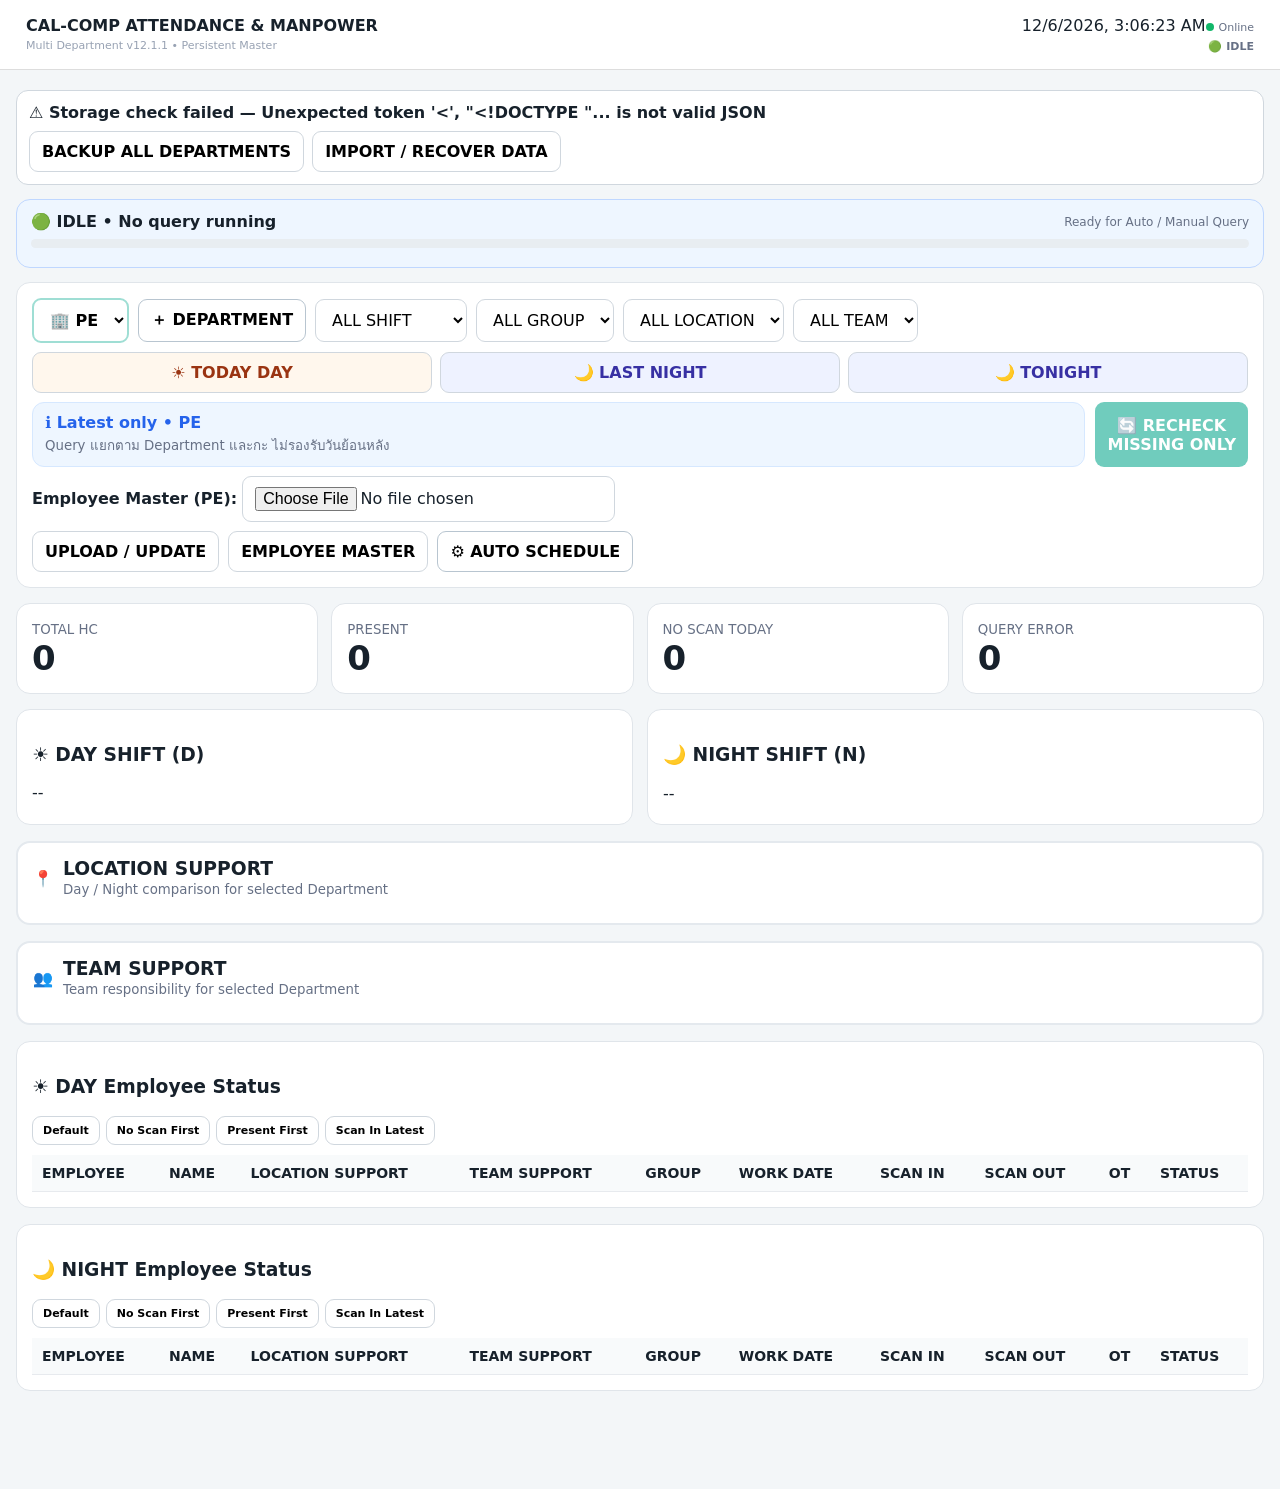
==== commit 3bddc13a: "Add files via upload" ====
--- a/templates/index.html
+++ b/templates/index.html
@@ -15,11 +15,22 @@
 @media(max-width:850px){.cards{grid-template-columns:1fr 1fr}.grid{grid-template-columns:1fr 1fr}}
 @media(max-width:700px){.schedulegrid{grid-template-columns:1fr 1fr}.schedulefield{padding:8px}.weekday{padding:5px 7px;font-size:10px}header{padding:12px 14px}header b{font-size:14px}.wrap{margin:10px auto;padding:0 9px}.toolbar{padding:10px;gap:7px;border-radius:18px}.toolbar>select{width:calc(50% - 4px);min-height:44px}.toolbar #dept{width:calc(100% - 118px)}#adddept{width:110px;font-size:11px}.queryquick{display:grid;grid-template-columns:repeat(3,1fr);gap:6px}.queryquick button{min-width:0;padding:10px 4px;font-size:11px}.latestonly{grid-template-columns:1.7fr 1fr;gap:8px}.latestonly>div{font-size:12px}.latestonly small{font-size:10px}.cards{gap:8px;margin:10px 0}.metric{padding:11px}.metric strong{font-size:27px}.metric small{font-size:10px}.grid{gap:8px}.grid .card{padding:10px}.compare{grid-template-columns:105px 1fr 38px 1fr 38px;gap:5px;padding:7px 2px;font-size:11px}.compare.head{font-size:10px}.barrow{grid-template-columns:100px 1fr 55px}.scroll{max-height:420px}table{font-size:11px;min-width:820px}th,td{padding:8px 6px}.masterupload,#upload,#manage{display:none}.modal{padding:0;align-items:flex-end!important}.modalbox{width:100%;height:min(88dvh,760px);max-height:88dvh;border-radius:18px 18px 0 0}.modalhead{padding:14px 16px}.modalbody{padding:0 12px calc(28px + env(safe-area-inset-bottom));overflow-y:auto;-webkit-overflow-scrolling:touch}.desktop-detail-table{display:none}.mobile-detail-list{display:flex;flex-direction:column;gap:10px;padding:10px 0 18px}.detail-card-head{display:flex;justify-content:space-between;gap:10px;margin-bottom:8px}.detail-id{font-weight:850}.detail-name{font-weight:750;text-align:right}.detail-grid{display:grid;grid-template-columns:1fr 1fr;gap:7px 12px}.detail-field.wide{grid-column:1/-1}.detail-label{display:block;color:#667085;font-size:10px;font-weight:800;text-transform:uppercase}.detail-value{display:block;font-size:12px;overflow-wrap:anywhere}.detail-status{margin-top:9px;display:flex;justify-content:flex-end}.mobilebar{display:grid;grid-template-columns:repeat(4,1fr);position:fixed;left:0;right:0;bottom:0;z-index:90;background:#fff;border-top:1px solid #ddd;padding-bottom:env(safe-area-inset-bottom)}.mobilebar button{border:0;border-radius:0;padding:10px 4px;background:#fff;font-size:11px}.mobilebar span{display:block;font-size:18px}.mastertools{display:grid;grid-template-columns:1fr 1fr}.settingsbox{padding:6px 16px 24px}.settingrow{font-size:13px}.modalbody .mastertable{min-width:920px}.tabletools{overflow:auto;flex-wrap:nowrap}.tabletools button{white-space:nowrap}}
 .querylive{margin-top:5px;font-size:11px;font-weight:800;color:#667085}.querylive.running{color:#2563eb}.querylive.queued{color:#b45309}.querylive.done{color:#067647}.livequerybar{display:block;margin:0 0 14px;background:#eef6ff;border:1px solid #bfd7ff;border-radius:14px;padding:12px 14px}.livequerymain{display:flex;gap:10px;align-items:center;justify-content:space-between;flex-wrap:wrap}.livequerymain span{font-size:12px;color:#667085}.livequerybar .prog{height:9px;margin-top:8px}.livequeryqueue{font-size:12px;color:#667085;margin-top:7px}.queryquick button:disabled,.latestonly button:disabled{opacity:.58;cursor:not-allowed}
+/* Keep comparison bars inside their own columns on narrow screens. */
+.compare>*{min-width:0;overflow-wrap:anywhere}
+.compare .barrow{grid-template-columns:minmax(0,1fr) auto;min-width:0;gap:5px;margin:0}
 </style>
 </head>
 <body>
-<header><div><b>CAL-COMP ATTENDANCE & MANPOWER</b><div class="ver">Multi Department v12.1 • Live Query Status</div></div><div style="text-align:right"><span id="clock"></span><div id="netstate" class="netdot"><i></i><span>Online</span></div><div id="querylive" class="querylive idle">🟢 IDLE</div></div></header>
+<header><div><b>CAL-COMP ATTENDANCE & MANPOWER</b><div class="ver">Multi Department v12.1.1 • Persistent Master</div></div><div style="text-align:right"><span id="clock"></span><div id="netstate" class="netdot"><i></i><span>Online</span></div><div id="querylive" class="querylive idle">🟢 IDLE</div></div></header>
 <div class="wrap">
+ <section id="dataSafety" style="background:#fff;border:1px solid #d0d7de;border-radius:12px;padding:12px;margin-bottom:14px">
+  <b id="dataSafetyState">Checking data storage…</b>
+  <div style="display:flex;gap:8px;flex-wrap:wrap;margin-top:9px">
+   <button id="backupAllData" type="button">BACKUP ALL DEPARTMENTS</button>
+   <button id="recoverData" type="button">IMPORT / RECOVER DATA</button>
+  </div>
+ </section>
+
  <div class="livequerybar" id="livequerybar"><div class="livequerymain"><b id="livequerytitle">🟢 IDLE • No query running</b><span id="livequerymeta">Ready for Auto / Manual Query</span></div><div class="prog"><div id="livequeryfill"></div></div><div id="livequeryqueue" class="livequeryqueue"></div></div>
  <div class="toolbar">
   <select id="dept" class="deptselect"><option value="PE">🏢 PE</option></select><button id="adddept" class="ghost">＋ DEPARTMENT</button>
@@ -49,13 +60,17 @@
 function toast(msg){const t=$('toast');t.textContent=msg;t.classList.add('show');setTimeout(()=>t.classList.remove('show'),2300)}function esc(v){return String(v??'').replace(/[&<>"']/g,m=>({'&':'&amp;','<':'&lt;','>':'&gt;','"':'&quot;',"'":'&#39;'}[m]))}
 function pill(s){s=s||'NOT CHECKED';let c=s==='PRESENT'?'present':s==='NO SCAN TODAY'?'noscan':s==='QUERY UNAVAILABLE'?'error':'unchecked';return `<span class="pill ${c}">${esc(s)}</span>`}
 function networkState(){let online=navigator.onLine,n=$('netstate');n.classList.toggle('off',!online);n.querySelector('span').textContent=online?'Online':'Offline'}addEventListener('online',networkState);addEventListener('offline',networkState);
-function readBackup(){try{return JSON.parse(localStorage.getItem(masterKey())||'null')}catch{return null}}function readState(){try{return JSON.parse(localStorage.getItem(stateKey())||'null')}catch{return null}}
+function readBackup(){try{return JSON.parse(localStorage.getItem(`ccAttendanceMasterV1211:${dept()}`)||localStorage.getItem(masterKey())||'null')}catch{return null}}function readState(){try{return JSON.parse(localStorage.getItem(`ccAttendanceStateV1211:${dept()}`)||localStorage.getItem(stateKey())||'null')}catch{return null}}
 function updateBackupInfo(){const b=readBackup(),st=readState();let txt=b?.employees?.length?`${b.employees.length} ${dept()} records • ${new Date(b.saved_at).toLocaleString()}`:'No department backup yet';if(st?.attendance?.length)txt+=` • ${st.attendance.length} attendance`;if($('backupinfo'))$('backupinfo').textContent='iPhone backup: '+txt;if($('settingsBackupInfo'))$('settingsBackupInfo').textContent=txt}
-async function backupMaster(silent=true){if(dept()==='ALL')return false;try{let d=await (await fetch(`/api/master/export?department=${encodeURIComponent(dept())}`,{cache:'no-store'})).json();if(!d.ok)throw new Error(d.error);if(!d.employees?.length)return false;let pack={version:2,department:dept(),saved_at:new Date().toISOString(),employees:d.employees};localStorage.setItem(masterKey(),JSON.stringify(pack));updateBackupInfo();if(!silent)toast(`Backup ${dept()} • ${d.employees.length} employees`);return true}catch(e){if(!silent)alert('Backup failed: '+e.message);return false}}
-async function backupState(silent=true){if(dept()==='ALL')return false;try{let d=await (await fetch(`/api/state/export?department=${encodeURIComponent(dept())}`,{cache:'no-store'})).json();if(!d.ok)throw new Error(d.error);if(!d.employees?.length)return false;let pack={version:2,department:dept(),saved_at:new Date().toISOString(),employees:d.employees,attendance:d.attendance||[]};localStorage.setItem(stateKey(),JSON.stringify(pack));localStorage.setItem(masterKey(),JSON.stringify({version:2,department:dept(),saved_at:pack.saved_at,employees:pack.employees}));updateBackupInfo();if(!silent)toast(`Saved ${dept()} • ${pack.employees.length} employees`);return true}catch(e){if(!silent)alert('State backup failed: '+e.message);return false}}
+async function backupMaster(silent=true){const backupDept=dept();if(backupDept==='ALL')return false;try{let d=await (await fetch(`/api/master/export?department=${encodeURIComponent(backupDept)}`,{cache:'no-store'})).json();if(!d.ok)throw new Error(d.error);if(!d.employees?.length)return false;let pack={version:2,department:backupDept,saved_at:new Date().toISOString(),employees:d.employees};localStorage.setItem(`ccAttendanceMasterV1211:${backupDept}`,JSON.stringify(pack));updateBackupInfo();if(!silent)toast(`Backup ${backupDept} • ${d.employees.length} employees`);return true}catch(e){if(!silent)alert('Backup failed: '+e.message);return false}}
+async function backupState(silent=true){const backupDept=dept();if(backupDept==='ALL')return false;try{let d=await (await fetch(`/api/state/export?department=${encodeURIComponent(backupDept)}`,{cache:'no-store'})).json();if(!d.ok)throw new Error(d.error);if(!d.employees?.length)return false;let pack={version:2,department:backupDept,saved_at:new Date().toISOString(),employees:d.employees,attendance:d.attendance||[]};localStorage.setItem(`ccAttendanceStateV1211:${backupDept}`,JSON.stringify(pack));localStorage.setItem(`ccAttendanceMasterV1211:${backupDept}`,JSON.stringify({version:2,department:backupDept,saved_at:pack.saved_at,employees:pack.employees}));updateBackupInfo();if(!silent)toast(`Saved ${backupDept} • ${pack.employees.length} employees`);return true}catch(e){if(!silent)alert('State backup failed: '+e.message);return false}}
 async function restoreMaster(auto=false){let b=readBackup();if(!b?.employees?.length)return false;if(!auto&&!confirm(`Restore ${dept()} master (${b.employees.length} employees)?`))return false;let d=await (await fetch('/api/master/replace',{method:'POST',headers:{'Content-Type':'application/json'},body:JSON.stringify({department:dept(),employees:b.employees})})).json();if(!d.ok){if(!auto)alert(d.error);return false}toast(`Restored ${dept()} ${d.active}/${d.total}`);await load();return true}
 async function restoreState(auto=false){let st=readState();if(!st?.employees?.length)return false;if(!auto&&!confirm(`Restore ${dept()} employees + attendance?`))return false;let d=await (await fetch('/api/state/restore',{method:'POST',headers:{'Content-Type':'application/json'},body:JSON.stringify({...st,department:dept()})})).json();if(!d.ok){if(!auto)alert(d.error);return false}toast(`Restored ${dept()} • ${d.total} employees`);return true}
-async function ensureMasterPersistence(){if(dept()==='ALL')return;try{let d=await (await fetch(`/api/employees?department=${encodeURIComponent(dept())}`,{cache:'no-store'})).json(),active=(d.employees||[]).filter(x=>x.active).length,b=readBackup(),st=readState();if(active===0&&st?.employees?.length){toast(`${dept()} restored after server restart`);await restoreState(true)}else if(active===0&&b?.employees?.length){await restoreMaster(true)}else if(active>0){await backupState(true)}}catch(e){console.warn(e)}updateBackupInfo()}
+async function ensureMasterPersistence(){
+ // Browser copies are NEVER restored automatically. Server is authoritative.
+ // Preserve legacy backups for explicit Preview & Recover.
+ updateBackupInfo();
+}
 function exportMasterFile(){let b=readBackup();if(!b)return alert('No backup');let a=document.createElement('a');a.href=URL.createObjectURL(new Blob([JSON.stringify(b,null,2)],{type:'application/json'}));a.download=`attendance_${dept()}_master.json`;a.click();URL.revokeObjectURL(a.href)}async function importMasterFile(inp){let f=inp.files?.[0];if(!f)return;try{let b=JSON.parse(await f.text());if(!Array.isArray(b.employees)||!b.employees.length)throw new Error('Invalid file');localStorage.setItem(masterKey(),JSON.stringify({...b,department:dept(),saved_at:new Date().toISOString()}));await restoreMaster(true);toast('Import completed')}catch(e){alert(e.message)}finally{inp.value=''}}
 async function loadAutoSchedule(){
  $('scheduleDept').textContent=dept();
@@ -67,7 +82,7 @@
   document.querySelectorAll('#workdayChecks input').forEach(c=>c.checked=(x.weekdays||[]).includes(Number(c.value)));
   let last=d.last_run?`${d.last_run.slot_key} • ${d.last_run.status} • ${d.last_run.finished_at||d.last_run.started_at||''}`:'Not run yet';let next=d.next_run?`${d.next_run.label} • ${new Date(d.next_run.at).toLocaleString()}`:'Disabled / no next schedule';
   $('scheduleMeta').innerHTML=`Last Auto Query: <b>${esc(last)}</b><br>Next Auto Query: <b>${esc(next)}</b>`;
-  $('schedulePersistence').className=d.persistent?'okbox':'warnbox';$('schedulePersistence').textContent=d.persistent?'✓ Schedule storage: Persistent PostgreSQL':'⚠ Schedule storage: SQLite fallback. Add DATABASE_URL on Render so Department schedules survive server restart.';
+  $('schedulePersistence').className=d.persistent?'okbox':'warnbox';$('schedulePersistence').textContent=d.persistent?'✓ PostgreSQL: Departments + Employees + Attendance + Schedules saved centrally':'⚠ Local SQLite: DATA IS NOT DURABLE ON RENDER. Set DATABASE_URL before production use.';
  }catch(e){$('scheduleMeta').textContent='Schedule error: '+e.message}
 }
 async function saveAutoSchedule(){
@@ -90,7 +105,7 @@
 async function openMaster(){if(dept()==='ALL')return alert('Select one Department first');let d=await (await fetch(`/api/employees?department=${encodeURIComponent(dept())}`,{cache:'no-store'})).json();$('erows').innerHTML=d.employees.map(x=>`<tr><td>${esc(x.employee_code)}</td><td>${esc(x.full_name)}</td><td>${esc(x.department)}</td><td>${esc(x.location_support)}</td><td>${esc(x.team_support)}</td><td>${esc(x.group_code)}</td><td>${esc(x.shift)}</td><td>${x.active?'YES':'NO'}</td><td><button onclick='editEmp(${JSON.stringify(x)})'>EDIT</button></td></tr>`).join('');updateBackupInfo();$('emasterDept').textContent=dept();$('emodal').classList.add('open')}$('manage').onclick=openMaster;
 async function editEmp(x){if(dept()==='ALL')return alert('Select one Department first');let employee_code=x.employee_code||prompt('Employee No.');if(!employee_code)return;let full_name=prompt('Name',x.full_name||'');if(full_name===null)return;let location_support=prompt('Location Support',x.location_support||'')??'';let team_support=prompt('Team Support',x.team_support||'')??'';let group_code=prompt('Group: A / B / OP',x.group_code||'')??'';let shift=prompt('Shift: D / N',x.shift||'')??'';let active=confirm('Active employee? OK=Active / Cancel=Inactive');let d=await (await fetch('/api/employees',{method:'POST',headers:{'Content-Type':'application/json'},body:JSON.stringify({department:dept(),employee_code,full_name,location_support,team_support,group_code,shift,active})})).json();if(!d.ok)return alert(d.error);$('emodal').classList.remove('open');await backupMaster(true);await load();openMaster()}
 $('upload').onclick=async()=>{if(dept()==='ALL')return alert('Select one Department first');let f=$('master').files[0];if(!f)return alert('เลือก Excel ก่อน');await uploadMasterFile(f)};
-async function uploadMasterFile(f){let fd=new FormData();fd.append('file',f);fd.append('department',dept());let d=await (await fetch('/api/upload-master',{method:'POST',body:fd})).json();if(!d.ok)return alert(d.error);await backupMaster(true);alert(`${d.department} Master updated\nTotal ${d.total}\nAdded ${d.added}\nRemoved ${d.removed}`);await load();return d}
+async function uploadMasterFile(f){let fd=new FormData();fd.append('file',f);fd.append('department',dept());let d=await (await fetch('/api/upload-master',{method:'POST',body:fd})).json();if(!d.ok)return alert(d.error);await backupMaster(true);alert(`${d.department} Master updated\nTotal ${d.total}\nAdded ${d.added}\nRemoved ${d.removed} (merge upload — existing employees kept)`);await load();return d}
 async function uploadMasterFromModal(inp){let f=inp.files?.[0];if(!f)return;try{await uploadMasterFile(f);$('emodal').classList.remove('open');await openMaster()}finally{inp.value=''}}
 
 $('adddept').onclick=async()=>{let code=prompt('Department code เช่น PE, QA, MFG, IT');if(!code)return;let d=await (await fetch('/api/departments',{method:'POST',headers:{'Content-Type':'application/json'},body:JSON.stringify({code})})).json();if(!d.ok)return alert(d.error);await load();$('dept').value=d.code;onDeptChange()};
@@ -155,4 +170,5 @@
 </script>
 <div class="mobilebar"><button onclick="window.scrollTo({top:0,behavior:'smooth'})"><span>📊</span>Dashboard</button><button onclick="$('qmissing').click()"><span>🔄</span>Recheck</button><button onclick="openMaster()"><span>👥</span>Master</button><button onclick="$('smodal').classList.add('open');updateBackupInfo();loadAutoSchedule()"><span>⚙️</span>Settings</button></div>
 <script>if('serviceWorker' in navigator){navigator.serviceWorker.register('/sw.js').catch(()=>{})}</script>
+<script src="/static/data_recovery.js?v=12.1.1"></script>
 </body></html>
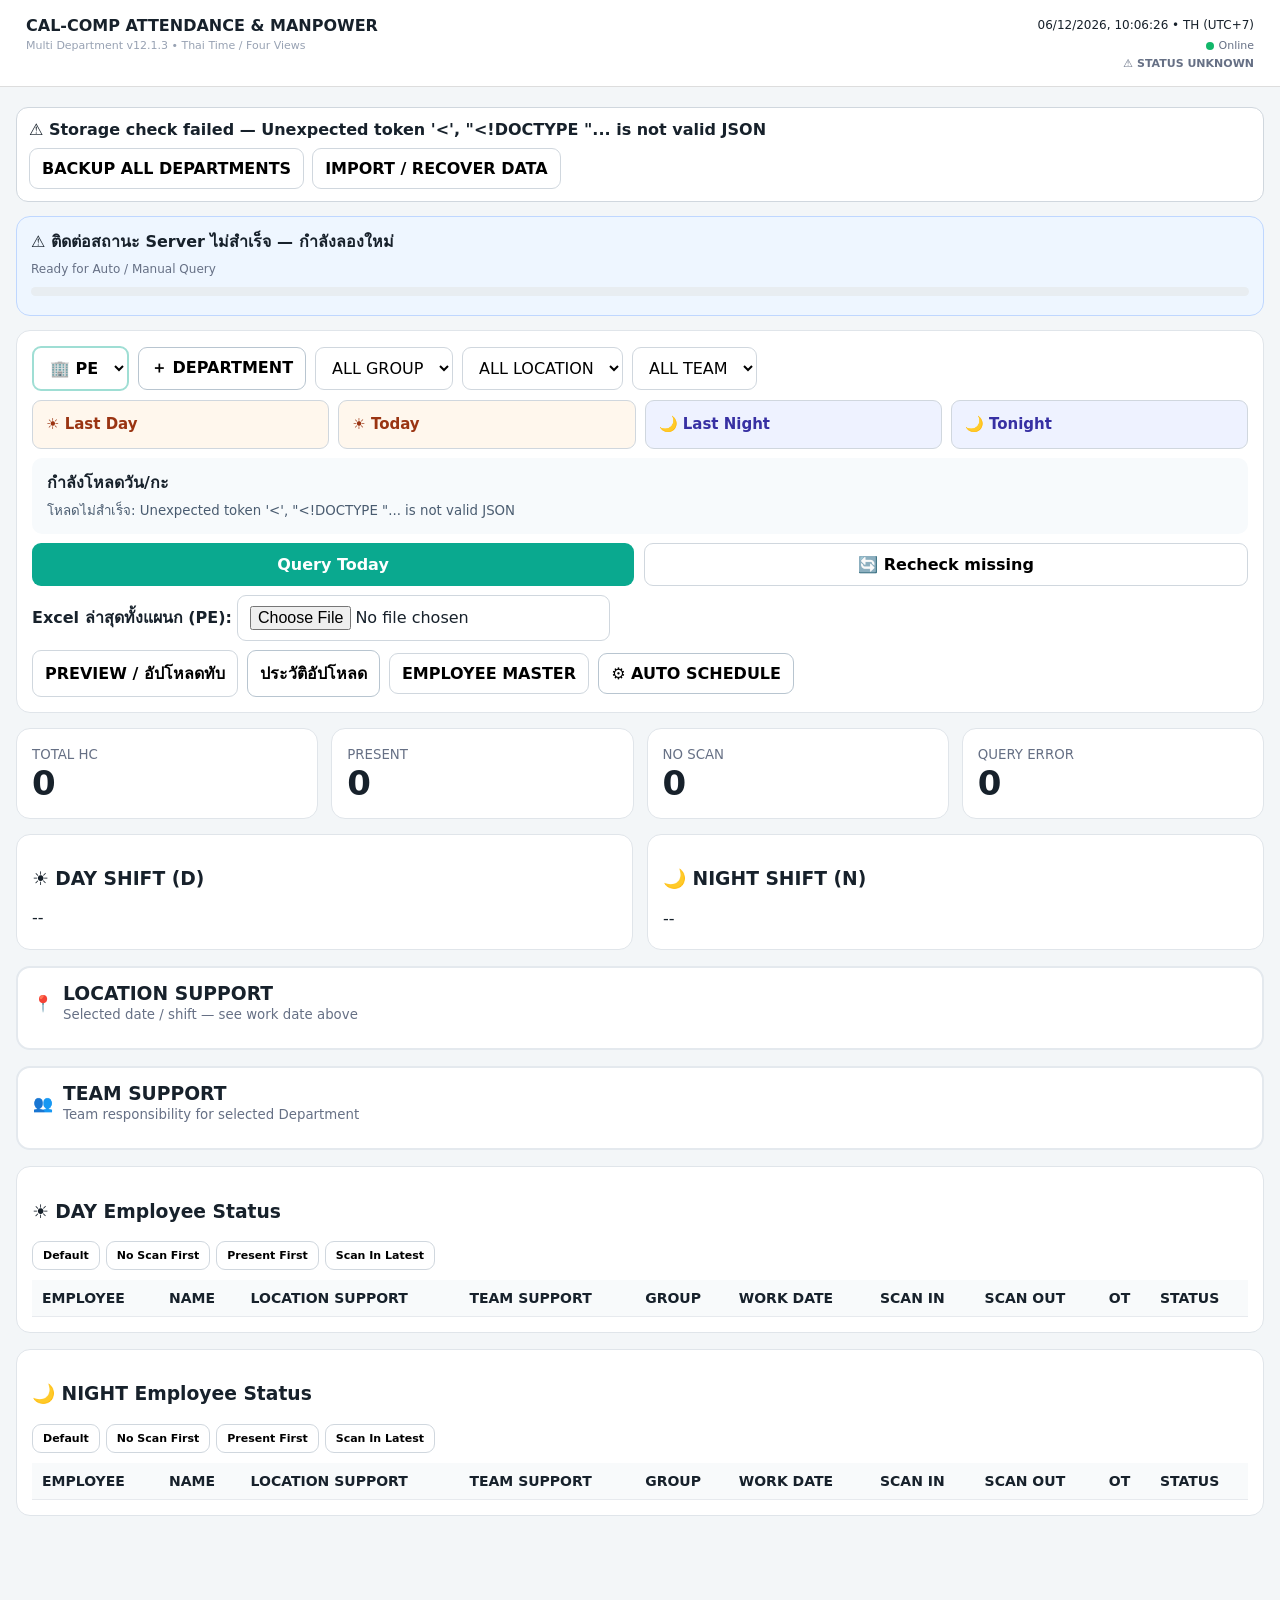
==== commit 233208c9: "Add files via upload" ====
--- a/templates/index.html
+++ b/templates/index.html
@@ -19,9 +19,10 @@
 .compare>*{min-width:0;overflow-wrap:anywhere}
 .compare .barrow{grid-template-columns:minmax(0,1fr) auto;min-width:0;gap:5px;margin:0}
 </style>
+<link rel="stylesheet" href="/static/shift_views.css?v=12.1.3">
 </head>
 <body>
-<header><div><b>CAL-COMP ATTENDANCE & MANPOWER</b><div class="ver">Multi Department v12.1.1 • Persistent Master</div></div><div style="text-align:right"><span id="clock"></span><div id="netstate" class="netdot"><i></i><span>Online</span></div><div id="querylive" class="querylive idle">🟢 IDLE</div></div></header>
+<header><div><b>CAL-COMP ATTENDANCE & MANPOWER</b><div class="ver">Multi Department v12.1.3 • Thai Time / Four Views</div></div><div style="text-align:right"><span id="clock"></span><div id="netstate" class="netdot"><i></i><span>Online</span></div><div id="querylive" class="querylive idle">🟢 IDLE</div></div></header>
 <div class="wrap">
  <section id="dataSafety" style="background:#fff;border:1px solid #d0d7de;border-radius:12px;padding:12px;margin-bottom:14px">
   <b id="dataSafetyState">Checking data storage…</b>
@@ -31,34 +32,36 @@
   </div>
  </section>
 
- <div class="livequerybar" id="livequerybar"><div class="livequerymain"><b id="livequerytitle">🟢 IDLE • No query running</b><span id="livequerymeta">Ready for Auto / Manual Query</span></div><div class="prog"><div id="livequeryfill"></div></div><div id="livequeryqueue" class="livequeryqueue"></div></div>
+ <div class="livequerybar" id="livequerybar"><div class="livequerymain"><b id="livequerytitle">🟢 IDLE • No query running</b><span id="livequerymeta">Ready for Auto / Manual Query</span></div><div class="prog"><div id="livequeryfill"></div></div><div id="livequeryqueue" class="livequeryqueue"></div><div id="livequerymessage"></div><div id="schedulerContact"></div></div>
  <div class="toolbar">
   <select id="dept" class="deptselect"><option value="PE">🏢 PE</option></select><button id="adddept" class="ghost">＋ DEPARTMENT</button>
   <select id="shift"><option value="ALL">ALL SHIFT</option><option value="D">☀ DAY (D)</option><option value="N">🌙 NIGHT (N)</option></select>
   <select id="group"><option value="ALL">ALL GROUP</option><option>A</option><option>B</option><option>OP</option></select>
   <select id="loc"><option value="ALL">ALL LOCATION</option></select><select id="team"><option value="ALL">ALL TEAM</option></select>
-  <div class="queryquick"><button class="day" id="qday">☀ TODAY DAY</button><button class="night" id="qlast">🌙 LAST NIGHT</button><button class="night" id="qtonight">🌙 TONIGHT</button></div>
-  <div class="latestonly"><div><b>ℹ️ Latest only • <span id="deptlabel">PE</span></b><small>Query แยกตาม Department และกะ ไม่รองรับวันย้อนหลัง</small></div><button class="primary" id="qmissing" disabled>🔄 RECHECK<br>MISSING ONLY</button></div>
-  <label class="masterupload"><b>Employee Master (<span id="masterDept">PE</span>):</b> <input type="file" id="master" accept=".xlsx"></label><button id="upload">UPLOAD / UPDATE</button><button id="manage">EMPLOYEE MASTER</button><button id="scheduleBtn" class="ghost">⚙ AUTO SCHEDULE</button><span style="margin-left:auto;color:var(--mut)" id="last"></span>
+  <div class="queryquick"><button class="day" id="qlastday">☀ Last Day</button><button class="day" id="qday">☀ Today</button><button class="night" id="qlast">🌙 Last Night</button><button class="night" id="qtonight">🌙 Tonight</button></div>
+  <div class="viewheading"><b id="viewTitle">กำลังโหลดวัน/กะ</b><small id="viewNote">เวลาไทย • Asia/Bangkok (UTC+7)</small><span id="deptlabel" hidden>PE</span></div>
+  <div class="four-actions"><button class="primary" id="qrun">Query Today</button><button id="qmissing">🔄 Recheck missing</button></div>
+  <label class="masterupload"><b>Excel ล่าสุดทั้งแผนก (<span id="masterDept">PE</span>):</b> <input type="file" id="master" accept=".xlsx"></label><button id="upload">PREVIEW / อัปโหลดทับ</button><button id="manage">EMPLOYEE MASTER</button><button id="scheduleBtn" class="ghost">⚙ AUTO SCHEDULE</button><span style="margin-left:auto;color:var(--mut)" id="last"></span>
  </div>
  <div class="progress" id="progress"><div id="pmsg">Preparing...</div><div class="prog"><div id="pfill"></div></div></div>
  <div class="deptoverview" id="deptoverview"><div class="card"><b>🏢 DEPARTMENT OVERVIEW</b><div class="deptchips" id="deptchips" style="margin-top:10px"></div></div></div>
- <div class="cards"><div class="metric clickable" data-status="ALL"><small>TOTAL HC</small><strong id="total">0</strong></div><div class="metric clickable" data-status="PRESENT"><small>PRESENT</small><strong id="present">0</strong></div><div class="metric clickable" data-status="NO SCAN TODAY"><small>NO SCAN TODAY</small><strong id="noscan">0</strong></div><div class="metric clickable" data-status="QUERY UNAVAILABLE"><small>QUERY ERROR</small><strong id="error">0</strong></div></div>
+ <div class="cards"><div class="metric clickable" data-status="ALL"><small>TOTAL HC</small><strong id="total">0</strong></div><div class="metric clickable" data-status="PRESENT"><small>PRESENT</small><strong id="present">0</strong></div><div class="metric clickable" data-status="NO SCAN TODAY"><small>NO SCAN</small><strong id="noscan">0</strong></div><div class="metric clickable" data-status="QUERY UNAVAILABLE"><small>QUERY ERROR</small><strong id="error">0</strong></div></div>
  <div class="grid" style="margin-bottom:16px"><div class="card"><h3>☀ DAY SHIFT (D)</h3><div id="daySummary">--</div><div style="color:#667085;margin:6px 0" id="dayDate"></div></div><div class="card"><h3>🌙 NIGHT SHIFT (N)</h3><div id="nightSummary">--</div><div style="color:#667085;margin:6px 0" id="nightDate"></div></div></div>
- <div class="card typecard" style="margin-bottom:16px"><div class="typehead"><span>📍</span><div><h3 style="margin:0">LOCATION SUPPORT</h3><small style="color:#667085">Day / Night comparison for selected Department</small></div></div><div id="locCompare"></div></div>
+ <div class="card typecard" style="margin-bottom:16px"><div class="typehead"><span>📍</span><div><h3 style="margin:0">LOCATION SUPPORT</h3><small style="color:#667085">Selected date / shift — see work date above</small></div></div><div id="locCompare"></div></div>
  <div class="card typecard" style="margin-bottom:16px"><div class="typehead"><span>👥</span><div><h3 style="margin:0">TEAM SUPPORT</h3><small style="color:#667085">Team responsibility for selected Department</small></div></div><div id="teamCompare"></div></div>
  <div class="card" style="margin-top:16px"><h3>☀ DAY Employee Status <span id="dayCount" style="color:#667085;font-size:14px"></span></h3><div class="tabletools"><button onclick="quickSort('day','default')">Default</button><button onclick="quickSort('day','noscan')">No Scan First</button><button onclick="quickSort('day','present')">Present First</button><button onclick="quickSort('day','scanlatest')">Scan In Latest</button></div><div class="scroll"><table id="dayTable"><thead><tr><th class="sortable" data-key="employee_code">EMPLOYEE</th><th class="sortable" data-key="full_name">NAME</th><th class="sortable" data-key="location_support">LOCATION SUPPORT</th><th class="sortable" data-key="team_support">TEAM SUPPORT</th><th class="sortable" data-key="group_code">GROUP</th><th class="sortable" data-key="work_date">WORK DATE</th><th class="sortable" data-key="scan_in">SCAN IN</th><th class="sortable" data-key="scan_out">SCAN OUT</th><th class="sortable" data-key="ot_minutes">OT</th><th class="sortable" data-key="status">STATUS</th></tr></thead><tbody id="dayRows"></tbody></table></div></div>
  <div class="card" style="margin-top:16px"><h3>🌙 NIGHT Employee Status <span id="nightCount" style="color:#667085;font-size:14px"></span></h3><div class="tabletools"><button onclick="quickSort('night','default')">Default</button><button onclick="quickSort('night','noscan')">No Scan First</button><button onclick="quickSort('night','present')">Present First</button><button onclick="quickSort('night','scanlatest')">Scan In Latest</button></div><div class="scroll"><table id="nightTable"><thead><tr><th class="sortable" data-key="employee_code">EMPLOYEE</th><th class="sortable" data-key="full_name">NAME</th><th class="sortable" data-key="location_support">LOCATION SUPPORT</th><th class="sortable" data-key="team_support">TEAM SUPPORT</th><th class="sortable" data-key="group_code">GROUP</th><th class="sortable" data-key="work_date">WORK DATE</th><th class="sortable" data-key="scan_in">SCAN IN</th><th class="sortable" data-key="scan_out">SCAN OUT</th><th class="sortable" data-key="ot_minutes">OT</th><th class="sortable" data-key="status">STATUS</th></tr></thead><tbody id="nightRows"></tbody></table></div></div>
 </div>
 <div class="modal" id="modal"><div class="modalbox"><div class="modalhead"><div><b id="mtitle">Employee Details</b> <span id="mcount"></span></div><button class="close" id="mclose">✕</button></div><div class="modalbody"><div id="mcardlist" class="mobile-detail-list"></div><div class="desktop-detail-table"><table><thead><tr><th>EMPLOYEE</th><th>NAME</th><th>DEPARTMENT</th><th>LOCATION SUPPORT</th><th>TEAM SUPPORT</th><th>GROUP</th><th>SHIFT</th><th>WORK DATE</th><th>SCAN IN</th><th>SCAN OUT</th><th>OT</th><th>STATUS</th></tr></thead><tbody id="mrows"></tbody></table></div></div></div></div>
 <div class="modal" id="emodal"><div class="modalbox"><div class="modalhead"><div><b>Employee Master — <span id="emasterDept">PE</span></b><div class="backupnote" id="backupinfo">iPhone backup: checking...</div></div><button class="close" onclick="$('emodal').classList.remove('open')">✕</button></div><div class="modalbody"><div class="mastertools"><button class="primary" onclick="editEmp({})">+ ADD EMPLOYEE</button><button class="ghost" onclick="$('deptmasterfile').click()">📄 UPLOAD EXCEL</button><input id="deptmasterfile" type="file" accept=".xlsx" hidden onchange="uploadMasterFromModal(this)"><button class="ghost" onclick="backupMaster(false)">💾 BACKUP TO IPHONE</button><button class="ghost" onclick="restoreMaster()">♻️ RESTORE</button><button class="ghost" onclick="exportMasterFile()">⬇️ EXPORT JSON</button><button class="ghost" onclick="$('backupfile').click()">⬆️ IMPORT JSON</button><input id="backupfile" type="file" accept="application/json,.json" hidden onchange="importMasterFile(this)"></div><div class="scroll"><table class="mastertable"><thead><tr><th>EMP NO.</th><th>NAME</th><th>DEPT</th><th>LOCATION</th><th>TEAM</th><th>GROUP</th><th>SHIFT</th><th>ACTIVE</th><th></th></tr></thead><tbody id="erows"></tbody></table></div></div></div></div>
-<div class="modal" id="smodal"><div class="modalbox" style="width:min(680px,96vw)"><div class="modalhead"><div><b>⚙️ Settings — <span id="scheduleDept">PE</span></b><div class="backupnote">Department-specific configuration</div></div><button class="close" onclick="$('smodal').classList.remove('open')">✕</button></div><div class="settingsbox"><div class="schedulebox"><div class="schedulehead"><div><b>☁️ Server Auto Query Schedule</b><small>แก้เวลาแยกแต่ละ Department ได้ • Timezone: Asia/Bangkok</small></div><label class="weekday"><input id="autoEnabled" type="checkbox"> ON</label></div><div class="weekdays" id="workdayChecks"><label class="weekday"><input type="checkbox" value="0">Mon</label><label class="weekday"><input type="checkbox" value="1">Tue</label><label class="weekday"><input type="checkbox" value="2">Wed</label><label class="weekday"><input type="checkbox" value="3">Thu</label><label class="weekday"><input type="checkbox" value="4">Fri</label><label class="weekday"><input type="checkbox" value="5">Sat</label><label class="weekday"><input type="checkbox" value="6">Sun</label></div><div class="schedulegrid"><div class="schedulefield"><label>☀ DAY QUERY #1</label><input id="day1Time" type="time" value="08:15"></div><div class="schedulefield"><label>☀ DAY QUERY #2</label><input id="day2Time" type="time" value="18:00"></div><div class="schedulefield"><label>🌙 NIGHT START</label><input id="night1Time" type="time" value="20:15"></div><div class="schedulefield"><label>🌙 NIGHT FINAL</label><input id="nightFinalTime" type="time" value="06:00"></div></div><button id="saveSchedule" class="primary" style="width:100%;margin-top:12px">SAVE DEPARTMENT SCHEDULE</button><div id="schedulePersistence"></div><div class="schedulemeta" id="scheduleMeta">Loading schedule...</div></div><div class="settingrow"><div><label>Auto Recheck Missing</label><small>ทำงานเฉพาะ Department ที่เลือก และ Query ล่าสุด ขณะเปิด PWA</small></div><input id="autoRecheck" type="checkbox"></div><div class="settingrow"><div><label>Recheck interval</label><small>แนะนำ 5 นาทีขึ้นไป</small></div><select id="autoInterval"><option value="2">2 min</option><option value="5">5 min</option><option value="10">10 min</option><option value="15">15 min</option></select></div><div class="settingrow"><div><label>Department backup</label><small id="settingsBackupInfo">No backup yet</small></div><button onclick="backupState(false)">Backup now</button></div><div class="settingrow"><div><label>PWA mode</label><small id="pwaMode">Browser</small></div><span id="healthVersion">...</span></div></div></div></div>
+<div class="modal" id="smodal"><div class="modalbox" style="width:min(680px,96vw)"><div class="modalhead"><div><b>⚙️ Settings — <span id="scheduleDept">PE</span></b><div class="backupnote">Department-specific configuration</div></div><button class="close" onclick="$('smodal').classList.remove('open')">✕</button></div><div class="settingsbox"><div class="schedulebox"><div class="schedulehead"><div><b>☁️ Server Auto Query Schedule</b><small>แก้เวลาแยกแต่ละ Department ได้ • Timezone: Asia/Bangkok</small></div><label class="weekday"><input id="autoEnabled" type="checkbox"> ON</label></div><div class="weekdays" id="workdayChecks"><label class="weekday"><input type="checkbox" value="0">Mon</label><label class="weekday"><input type="checkbox" value="1">Tue</label><label class="weekday"><input type="checkbox" value="2">Wed</label><label class="weekday"><input type="checkbox" value="3">Thu</label><label class="weekday"><input type="checkbox" value="4">Fri</label><label class="weekday"><input type="checkbox" value="5">Sat</label><label class="weekday"><input type="checkbox" value="6">Sun</label></div><div class="thai-zone">🇹🇭 ใส่เวลาไทยเท่านั้น • Asia/Bangkok • UTC+7<br>รูปแบบ 24 ชั่วโมง เช่น 4:40 PM = 16:40</div><div class="thai-day-note">Mon–Sun คือวันที่ให้เริ่มตรวจ: รอบ 06:00 Last Night วันอาทิตย์ใช้ตรวจคืนวันเสาร์<br>Today ตั้งได้หลายรอบ เช่น 08:15 และ 18:00 • Last Day = กลางวันเมื่อวาน</div><div id="thaiRules"></div><button id="addScheduleRule" type="button" style="margin-top:10px">＋ เพิ่มรอบตรวจ</button><div id="scheduleSaveState" class="save-state"></div><button id="saveSchedule" class="primary" style="width:100%;margin-top:12px">SAVE DEPARTMENT SCHEDULE</button><div id="schedulePersistence"></div><p><a href="/static/guide-v1213.html" target="_blank" rel="noopener">คู่มือ V12.1.3 / วิธีตั้งเวลาไทย</a></p><div class="schedulemeta" id="scheduleMeta">Loading schedule...</div></div><div class="settingrow"><div><label>Auto Recheck Missing</label><small>ทำงานเฉพาะ Department ที่เลือก และ Query ล่าสุด ขณะเปิด PWA</small></div><input id="autoRecheck" type="checkbox"></div><div class="settingrow"><div><label>Recheck interval</label><small>แนะนำ 5 นาทีขึ้นไป</small></div><select id="autoInterval"><option value="2">2 min</option><option value="5">5 min</option><option value="10">10 min</option><option value="15">15 min</option></select></div><div class="settingrow"><div><label>Department backup</label><small id="settingsBackupInfo">No backup yet</small></div><button onclick="backupState(false)">Backup now</button></div><div class="settingrow"><div><label>PWA mode</label><small id="pwaMode">Browser</small></div><span id="healthVersion">...</span></div></div></div></div>
 <div id="toast" class="toast"></div>
+<script src="/static/shift_views.js?v=12.1.3"></script>
 <script>
-const $=id=>document.getElementById(id);let currentEmployees=[],currentDepartments=[],lastQueryPayload=null,jobRunning=false,autoTimer=null,queryStatusTimer=null,lastGlobalActive=false,lastRecentJobKey='';let settings={autoRecheck:false,intervalMin:5};const SETTINGS_KEY='ccAttendanceSettingsV9',LAST_DEPT_KEY='ccAttendanceDepartmentV9';const sortState={day:{key:'default',dir:1},night:{key:'default',dir:1}};setInterval(()=>$('clock').textContent=new Date().toLocaleString(),1000);
+const $=id=>document.getElementById(id);let currentEmployees=[],currentDepartments=[],lastQueryPayload=null,jobRunning=false,autoTimer=null,queryStatusTimer=null,lastGlobalActive=false,lastRecentJobKey='';let settings={autoRecheck:false,intervalMin:5};const SETTINGS_KEY='ccAttendanceSettingsV9',LAST_DEPT_KEY='ccAttendanceDepartmentV9';const sortState={day:{key:'default',dir:1},night:{key:'default',dir:1}};setInterval(updateThaiClock,1000);
 function dept(){return $('dept').value||'PE'}function masterKey(){return `ccAttendanceMasterV9:${dept()}`}function stateKey(){return `ccAttendanceStateV9:${dept()}`}function lastQueryKey(){return `ccAttendanceLastQueryV9:${dept()}`}
 function toast(msg){const t=$('toast');t.textContent=msg;t.classList.add('show');setTimeout(()=>t.classList.remove('show'),2300)}function esc(v){return String(v??'').replace(/[&<>"']/g,m=>({'&':'&amp;','<':'&lt;','>':'&gt;','"':'&quot;',"'":'&#39;'}[m]))}
-function pill(s){s=s||'NOT CHECKED';let c=s==='PRESENT'?'present':s==='NO SCAN TODAY'?'noscan':s==='QUERY UNAVAILABLE'?'error':'unchecked';return `<span class="pill ${c}">${esc(s)}</span>`}
+function pill(s){s=s||'NOT CHECKED';let c=s==='PRESENT'?'present':s==='NO SCAN TODAY'?'noscan':s==='QUERY UNAVAILABLE'?'error':'unchecked';return `<span class="pill ${c}">${esc(s==='NO SCAN TODAY'?'NO SCAN':s)}</span>`}
 function networkState(){let online=navigator.onLine,n=$('netstate');n.classList.toggle('off',!online);n.querySelector('span').textContent=online?'Online':'Offline'}addEventListener('online',networkState);addEventListener('offline',networkState);
 function readBackup(){try{return JSON.parse(localStorage.getItem(`ccAttendanceMasterV1211:${dept()}`)||localStorage.getItem(masterKey())||'null')}catch{return null}}function readState(){try{return JSON.parse(localStorage.getItem(`ccAttendanceStateV1211:${dept()}`)||localStorage.getItem(stateKey())||'null')}catch{return null}}
 function updateBackupInfo(){const b=readBackup(),st=readState();let txt=b?.employees?.length?`${b.employees.length} ${dept()} records • ${new Date(b.saved_at).toLocaleString()}`:'No department backup yet';if(st?.attendance?.length)txt+=` • ${st.attendance.length} attendance`;if($('backupinfo'))$('backupinfo').textContent='iPhone backup: '+txt;if($('settingsBackupInfo'))$('settingsBackupInfo').textContent=txt}
@@ -72,103 +75,44 @@
  updateBackupInfo();
 }
 function exportMasterFile(){let b=readBackup();if(!b)return alert('No backup');let a=document.createElement('a');a.href=URL.createObjectURL(new Blob([JSON.stringify(b,null,2)],{type:'application/json'}));a.download=`attendance_${dept()}_master.json`;a.click();URL.revokeObjectURL(a.href)}async function importMasterFile(inp){let f=inp.files?.[0];if(!f)return;try{let b=JSON.parse(await f.text());if(!Array.isArray(b.employees)||!b.employees.length)throw new Error('Invalid file');localStorage.setItem(masterKey(),JSON.stringify({...b,department:dept(),saved_at:new Date().toISOString()}));await restoreMaster(true);toast('Import completed')}catch(e){alert(e.message)}finally{inp.value=''}}
-async function loadAutoSchedule(){
- $('scheduleDept').textContent=dept();
- if(dept()==='ALL'){$('scheduleMeta').textContent='Select one Department to maintain its schedule.';$('saveSchedule').disabled=true;return}
- $('saveSchedule').disabled=false;
- try{
-  let r=await fetch(`/api/auto-schedule?department=${encodeURIComponent(dept())}`,{cache:'no-store'}),d=await r.json();if(!r.ok||!d.ok)throw new Error(d.error||'Unable to load schedule');
-  let x=d.schedule||{};$('autoEnabled').checked=!!x.enabled;$('day1Time').value=x.day1_time||'08:15';$('day2Time').value=x.day2_time||'18:00';$('night1Time').value=x.night1_time||'20:15';$('nightFinalTime').value=x.night_final_time||'06:00';
-  document.querySelectorAll('#workdayChecks input').forEach(c=>c.checked=(x.weekdays||[]).includes(Number(c.value)));
-  let last=d.last_run?`${d.last_run.slot_key} • ${d.last_run.status} • ${d.last_run.finished_at||d.last_run.started_at||''}`:'Not run yet';let next=d.next_run?`${d.next_run.label} • ${new Date(d.next_run.at).toLocaleString()}`:'Disabled / no next schedule';
-  $('scheduleMeta').innerHTML=`Last Auto Query: <b>${esc(last)}</b><br>Next Auto Query: <b>${esc(next)}</b>`;
-  $('schedulePersistence').className=d.persistent?'okbox':'warnbox';$('schedulePersistence').textContent=d.persistent?'✓ PostgreSQL: Departments + Employees + Attendance + Schedules saved centrally':'⚠ Local SQLite: DATA IS NOT DURABLE ON RENDER. Set DATABASE_URL before production use.';
- }catch(e){$('scheduleMeta').textContent='Schedule error: '+e.message}
-}
-async function saveAutoSchedule(){
- if(dept()==='ALL')return alert('Select one Department first');let weekdays=[...document.querySelectorAll('#workdayChecks input:checked')].map(x=>Number(x.value));
- let payload={department:dept(),enabled:$('autoEnabled').checked,weekdays,day1_time:$('day1Time').value,day2_time:$('day2Time').value,night1_time:$('night1Time').value,night_final_time:$('nightFinalTime').value};
- try{let r=await fetch('/api/auto-schedule',{method:'POST',headers:{'Content-Type':'application/json'},body:JSON.stringify(payload)}),d=await r.json();if(!r.ok||!d.ok)throw new Error(d.error||'Save failed');toast(`${dept()} schedule saved`);await loadAutoSchedule()}catch(e){alert('Schedule save failed: '+e.message)}
-}
+async function loadAutoSchedule(){return loadFourSchedule()}
+async function saveAutoSchedule(){return saveFourSchedule()}
 $('saveSchedule').onclick=saveAutoSchedule;$('scheduleBtn').onclick=()=>{$('smodal').classList.add('open');updateBackupInfo();loadAutoSchedule()};
-function saveSettings(){settings.autoRecheck=$('autoRecheck').checked;settings.intervalMin=Number($('autoInterval').value)||5;localStorage.setItem(SETTINGS_KEY,JSON.stringify(settings));scheduleAuto()}function loadSettings(){try{settings={...settings,...JSON.parse(localStorage.getItem(SETTINGS_KEY)||'{}')}}catch{}$('autoRecheck').checked=!!settings.autoRecheck;$('autoInterval').value=String(settings.intervalMin||5);scheduleAuto()}function scheduleAuto(){clearInterval(autoTimer);if(settings.autoRecheck)autoTimer=setInterval(()=>{let q=JSON.parse(localStorage.getItem(lastQueryKey())||'null');if(q&&!jobRunning&&dept()!=='ALL')startQuery({...q,missing_only:true},true)},Math.max(2,settings.intervalMin)*60000)}
-function compareRows(D,N,id,key){D=D||{};N=N||{};let keys=[...new Set([...Object.keys(D),...Object.keys(N)])];let html='<div class="compare head"><div>'+ (key==='location_support'?'Location':'Team') +'</div><div>☀ DAY</div><div>HC</div><div>🌙 NIGHT</div><div>HC</div></div>';for(let k of keys){let d=D[k]||{total:0,present:0},n=N[k]||{total:0,present:0};let dp=d.total?Math.round(d.present*100/d.total):0,np=n.total?Math.round(n.present*100/n.total):0;html+=`<div class="compare"><div>${esc(k)}</div><div class="barrow clickable" onclick="openGroup('${key}',${JSON.stringify(k)},'D')"><div class="bar"><div class="fill" style="width:${dp}%"></div></div><b>${d.present}/${d.total}</b></div><div></div><div class="barrow clickable" onclick="openGroup('${key}',${JSON.stringify(k)},'N')"><div class="bar"><div class="fill" style="width:${np}%"></div></div><b>${n.present}/${n.total}</b></div><div></div></div>`}$(id).innerHTML=html}
+function saveSettings(){settings.autoRecheck=$('autoRecheck').checked;settings.intervalMin=Number($('autoInterval').value)||5;localStorage.setItem(SETTINGS_KEY,JSON.stringify(settings));scheduleAuto()}function loadSettings(){try{settings={...settings,...JSON.parse(localStorage.getItem(SETTINGS_KEY)||'{}')}}catch{}$('autoRecheck').checked=!!settings.autoRecheck;$('autoInterval').value=String(settings.intervalMin||5);scheduleAuto()}function scheduleAuto(){clearInterval(autoTimer);if(settings.autoRecheck)autoTimer=setInterval(()=>{let q=JSON.parse(localStorage.getItem(lastQueryKey())||'null');if(q&&!jobRunning&&dept()!=='ALL')startQuery({mode:fourState.mode,missing_only:true},true)},Math.max(2,settings.intervalMin)*60000)}
+function compareRows(D,N,id,key){D=D||{};N=N||{};let keys=[...new Set([...Object.keys(D),...Object.keys(N)])];let html='<div class="compare head"><div>'+ (key==='location_support'?'Location':'Team') +'</div><div>☀ DAY</div><div>HC</div><div>🌙 NIGHT</div><div>HC</div></div>';for(let k of keys){let d=D[k]||{total:0,present:0},n=N[k]||{total:0,present:0};let dp=d.total?Math.round(d.present*100/d.total):0,np=n.total?Math.round(n.present*100/n.total):0;html+=`<div class="compare"><div>${esc(k)}</div><div class="barrow clickable" onclick="openGroup('${key}',${esc(JSON.stringify(k))},'D')"><div class="bar"><div class="fill" style="width:${dp}%"></div></div><b>${d.present}/${d.total}</b></div><div></div><div class="barrow clickable" onclick="openGroup('${key}',${esc(JSON.stringify(k))},'N')"><div class="bar"><div class="fill" style="width:${np}%"></div></div><b>${n.present}/${n.total}</b></div><div></div></div>`}$(id).innerHTML=html}
 function tableRow(x){return `<tr><td><b>${esc(x.employee_code)}</b></td><td>${esc(x.full_name)}</td><td>${esc(x.location_support)}</td><td>${esc(x.team_support)}</td><td>${esc(x.group_code)}</td><td>${esc(x.work_date||'--')}</td><td>${esc(x.scan_in||'--')}</td><td>${esc(x.scan_out||'--')}</td><td>${x.ot_minutes?'✓':'—'}</td><td>${pill(x.status)}</td></tr>`}
 function statusRank(s){return s==='NO SCAN TODAY'?0:s==='QUERY UNAVAILABLE'?1:!s?2:s==='PRESENT'?3:4}function dtVal(v){if(!v||v==='--')return 0;let m=String(v).match(/(\d{2})\/(\d{2})\/(\d{4})(?:\s+(\d{2}):(\d{2}):(\d{2}))?/);return m?new Date(+m[3],+m[2]-1,+m[1],+(m[4]||0),+(m[5]||0),+(m[6]||0)).getTime():0}
 function sortRows(rows,state){let a=[...rows];if(state.key==='default')return a;if(state.key==='noscan')return a.sort((x,y)=>statusRank(x.status)-statusRank(y.status)||String(x.full_name).localeCompare(String(y.full_name)));if(state.key==='present')return a.sort((x,y)=>(x.status==='PRESENT'?0:1)-(y.status==='PRESENT'?0:1)||String(x.full_name).localeCompare(String(y.full_name)));if(state.key==='scanlatest')return a.sort((x,y)=>dtVal(y.scan_in)-dtVal(x.scan_in));let k=state.key,d=state.dir||1;return a.sort((x,y)=>{let xv=x[k],yv=y[k];if(['work_date','scan_in','scan_out'].includes(k)){xv=dtVal(xv);yv=dtVal(yv)}else if(k==='ot_minutes'){xv=Number(xv||0);yv=Number(yv||0)}else if(k==='status'){xv=statusRank(xv);yv=statusRank(yv)}else{xv=String(xv||'').toLowerCase();yv=String(yv||'').toLowerCase()}return xv<yv?-d:xv>yv?d:0})}
 function renderTables(){let day=currentEmployees.filter(x=>x.shift==='D'),night=currentEmployees.filter(x=>x.shift==='N');$('dayRows').innerHTML=sortRows(day,sortState.day).map(tableRow).join('');$('nightRows').innerHTML=sortRows(night,sortState.night).map(tableRow).join('');$('dayCount').textContent=`(${day.length} employees)`;$('nightCount').textContent=`(${night.length} employees)`;document.querySelectorAll('.sortable').forEach(th=>{let table=th.closest('table').id==='dayTable'?'day':'night',s=sortState[table];th.querySelector('.sortmark')?.remove();if(s.key===th.dataset.key){let m=document.createElement('span');m.className='sortmark';m.textContent=s.dir===1?'▲':'▼';th.appendChild(m)}})}
 function quickSort(which,mode){sortState[which]={key:mode,dir:1};renderTables()}document.querySelectorAll('.sortable').forEach(th=>th.onclick=()=>{let which=th.closest('table').id==='dayTable'?'day':'night',k=th.dataset.key,s=sortState[which];sortState[which]={key:k,dir:s.key===k?-s.dir:1};renderTables()});
-async function load(){let u=`/api/dashboard?department=${encodeURIComponent(dept())}&location=${encodeURIComponent($('loc').value)}&team=${encodeURIComponent($('team').value)}&shift=${encodeURIComponent($('shift').value)}&group=${encodeURIComponent($('group').value)}`;let d=await (await fetch(u,{cache:'no-store'})).json();currentEmployees=d.employees||[];currentDepartments=d.departments||[];$('total').textContent=d.counts.TOTAL;$('present').textContent=d.counts.PRESENT;$('noscan').textContent=d.counts['NO SCAN TODAY'];$('error').textContent=d.counts['QUERY UNAVAILABLE'];$('last').textContent=d.last_query?'Last check: '+d.last_query:'Not checked yet';$('deptlabel').textContent=dept();$('masterDept').textContent=dept();$('emasterDept').textContent=dept();let ds=d.shift_counts?.D||{},ns=d.shift_counts?.N||{};$('daySummary').innerHTML=`<b>${ds.PRESENT||0}/${ds.TOTAL||0} Present</b> &nbsp; No Scan ${ds['NO SCAN TODAY']||0} &nbsp; Error ${ds['QUERY UNAVAILABLE']||0}`;$('nightSummary').innerHTML=`<b>${ns.PRESENT||0}/${ns.TOTAL||0} Present</b> &nbsp; No Scan ${ns['NO SCAN TODAY']||0} &nbsp; Error ${ns['QUERY UNAVAILABLE']||0}`;$('dayDate').textContent='Work date: '+d.current_day_work_date;$('nightDate').textContent='Work date: '+d.current_night_work_date+' → next day';compareRows(d.by_location?.D,d.by_location?.N,'locCompare','location_support');compareRows(d.by_team?.D,d.by_team?.N,'teamCompare','team_support');renderTables();let lv=$('loc').value,tv=$('team').value;$('loc').innerHTML='<option value="ALL">ALL LOCATION</option>'+d.locations.map(x=>`<option>${esc(x)}</option>`).join('');$('team').innerHTML='<option value="ALL">ALL TEAM</option>'+d.teams.map(x=>`<option>${esc(x)}</option>`).join('');$('loc').value=d.locations.includes(lv)?lv:'ALL';$('team').value=d.teams.includes(tv)?tv:'ALL';let selected=dept(),opts='<option value="ALL">🌐 ALL DEPARTMENTS</option>'+d.departments.map(x=>`<option value="${esc(x.code)}">🏢 ${esc(x.code)} (${x.employee_count})</option>`).join('');$('dept').innerHTML=opts;$('dept').value=d.departments.some(x=>x.code===selected)||selected==='ALL'?selected:(d.departments[0]?.code||'PE');$('deptoverview').classList.toggle('show',dept()==='ALL');$('deptchips').innerHTML=d.departments.map(x=>`<button class="deptchip" onclick="selectDept('${esc(x.code)}')"><b>${esc(x.code)}</b>${x.employee_count} employees</button>`).join('');updateBackupInfo()}
+async function load(){return loadFourDashboard()}
+
 function selectDept(code){$('dept').value=code;onDeptChange()}
 function openList(title,list){$('mtitle').textContent=title;$('mcount').textContent=`(${list.length})`;$('mrows').innerHTML=list.map(x=>`<tr><td><b>${esc(x.employee_code)}</b></td><td>${esc(x.full_name)}</td><td>${esc(x.department)}</td><td>${esc(x.location_support)}</td><td>${esc(x.team_support)}</td><td>${esc(x.group_code)}</td><td>${esc(x.shift)}</td><td>${esc(x.work_date||'--')}</td><td>${esc(x.scan_in||'--')}</td><td>${esc(x.scan_out||'--')}</td><td>${x.ot_minutes?'✓':'—'}</td><td>${pill(x.status)}</td></tr>`).join('')||'<tr><td colspan="12">No employee</td></tr>';$('mcardlist').innerHTML=list.map(x=>`<article class="detail-card"><div class="detail-card-head"><div class="detail-id">${esc(x.employee_code)}</div><div class="detail-name">${esc(x.full_name)}</div></div><div class="detail-grid"><div class="detail-field"><span class="detail-label">Department</span><span class="detail-value">${esc(x.department)}</span></div><div class="detail-field"><span class="detail-label">Shift</span><span class="detail-value">${esc(x.shift==='D'?'DAY':'NIGHT')}</span></div><div class="detail-field"><span class="detail-label">Location</span><span class="detail-value">${esc(x.location_support||'—')}</span></div><div class="detail-field"><span class="detail-label">Team</span><span class="detail-value">${esc(x.team_support||'—')}</span></div><div class="detail-field"><span class="detail-label">Scan In</span><span class="detail-value">${esc(x.scan_in||'--')}</span></div><div class="detail-field"><span class="detail-label">Scan Out</span><span class="detail-value">${esc(x.scan_out||'--')}</span></div></div><div class="detail-status">${pill(x.status)}</div></article>`).join('')||'<div class="detail-card">No employee</div>';let b=$('modal').querySelector('.modalbody');if(b)b.scrollTop=0;$('modal').classList.add('open')}
 function openStatus(s){let list=s==='ALL'?currentEmployees:currentEmployees.filter(x=>(x.status||'NOT CHECKED')===s);openList(s==='ALL'?`${dept()} • TOTAL HC`:`${dept()} • ${s}`,list)}function openGroup(type,key,shiftCode){let g=currentEmployees.filter(x=>x[type]===key&&x.shift===shiftCode);g.sort((a,b)=>statusRank(a.status)-statusRank(b.status)||String(a.full_name).localeCompare(String(b.full_name)));let need=g.filter(x=>statusRank(x.status)<3).length;openList(`${dept()} • ${key} — ${shiftCode==='D'?'DAY':'NIGHT'} | Need attention ${need}/${g.length}`,g)}document.querySelectorAll('.metric.clickable').forEach(x=>x.onclick=()=>openStatus(x.dataset.status));$('mclose').onclick=()=>$('modal').classList.remove('open');$('modal').onclick=e=>{if(e.target===$('modal'))$('modal').classList.remove('open')};
-async function openMaster(){if(dept()==='ALL')return alert('Select one Department first');let d=await (await fetch(`/api/employees?department=${encodeURIComponent(dept())}`,{cache:'no-store'})).json();$('erows').innerHTML=d.employees.map(x=>`<tr><td>${esc(x.employee_code)}</td><td>${esc(x.full_name)}</td><td>${esc(x.department)}</td><td>${esc(x.location_support)}</td><td>${esc(x.team_support)}</td><td>${esc(x.group_code)}</td><td>${esc(x.shift)}</td><td>${x.active?'YES':'NO'}</td><td><button onclick='editEmp(${JSON.stringify(x)})'>EDIT</button></td></tr>`).join('');updateBackupInfo();$('emasterDept').textContent=dept();$('emodal').classList.add('open')}$('manage').onclick=openMaster;
+async function openMaster(){if(dept()==='ALL')return alert('Select one Department first');let d=await (await fetch(`/api/employees?department=${encodeURIComponent(dept())}`,{cache:'no-store'})).json();$('erows').innerHTML=d.employees.map((x,index)=>`<tr><td>${esc(x.employee_code)}</td><td>${esc(x.full_name)}</td><td>${esc(x.department)}</td><td>${esc(x.location_support)}</td><td>${esc(x.team_support)}</td><td>${esc(x.group_code)}</td><td>${esc(x.shift)}</td><td>${x.active?'YES':'NO'}</td><td><button data-employee-index="${index}">EDIT</button></td></tr>`).join('');$('erows').querySelectorAll('[data-employee-index]').forEach(b=>b.onclick=()=>editEmp(d.employees[Number(b.dataset.employeeIndex)]));updateBackupInfo();$('emasterDept').textContent=dept();$('emodal').classList.add('open')}$('manage').onclick=openMaster;
 async function editEmp(x){if(dept()==='ALL')return alert('Select one Department first');let employee_code=x.employee_code||prompt('Employee No.');if(!employee_code)return;let full_name=prompt('Name',x.full_name||'');if(full_name===null)return;let location_support=prompt('Location Support',x.location_support||'')??'';let team_support=prompt('Team Support',x.team_support||'')??'';let group_code=prompt('Group: A / B / OP',x.group_code||'')??'';let shift=prompt('Shift: D / N',x.shift||'')??'';let active=confirm('Active employee? OK=Active / Cancel=Inactive');let d=await (await fetch('/api/employees',{method:'POST',headers:{'Content-Type':'application/json'},body:JSON.stringify({department:dept(),employee_code,full_name,location_support,team_support,group_code,shift,active})})).json();if(!d.ok)return alert(d.error);$('emodal').classList.remove('open');await backupMaster(true);await load();openMaster()}
 $('upload').onclick=async()=>{if(dept()==='ALL')return alert('Select one Department first');let f=$('master').files[0];if(!f)return alert('เลือก Excel ก่อน');await uploadMasterFile(f)};
-async function uploadMasterFile(f){let fd=new FormData();fd.append('file',f);fd.append('department',dept());let d=await (await fetch('/api/upload-master',{method:'POST',body:fd})).json();if(!d.ok)return alert(d.error);await backupMaster(true);alert(`${d.department} Master updated\nTotal ${d.total}\nAdded ${d.added}\nRemoved ${d.removed} (merge upload — existing employees kept)`);await load();return d}
-async function uploadMasterFromModal(inp){let f=inp.files?.[0];if(!f)return;try{await uploadMasterFile(f);$('emodal').classList.remove('open');await openMaster()}finally{inp.value=''}}
+async function uploadMasterFile(f){
+ if(!window.MasterSyncUI){alert('กำลังโหลดระบบอัปโหลด กรุณา Refresh หน้าเว็บแล้วลองใหม่');return}
+ return window.MasterSyncUI.openFile(f,dept());
+}
+async function uploadMasterFromModal(inp){let f=inp.files?.[0];if(!f)return;try{await uploadMasterFile(f)}finally{inp.value=''}}
+
 
 $('adddept').onclick=async()=>{let code=prompt('Department code เช่น PE, QA, MFG, IT');if(!code)return;let d=await (await fetch('/api/departments',{method:'POST',headers:{'Content-Type':'application/json'},body:JSON.stringify({code})})).json();if(!d.ok)return alert(d.error);await load();$('dept').value=d.code;onDeptChange()};
 async function onDeptChange(){localStorage.setItem(LAST_DEPT_KEY,dept());$('loc').value='ALL';$('team').value='ALL';lastQueryPayload=JSON.parse(localStorage.getItem(lastQueryKey())||'null');$('qmissing').disabled=!lastQueryPayload||dept()==='ALL';await ensureMasterPersistence();await load();if($('smodal').classList.contains('open'))await loadAutoSchedule()}$('dept').onchange=onDeptChange;$('loc').onchange=load;$('team').onchange=load;$('shift').onchange=load;$('group').onchange=load;
 const QUERY_LABELS={qday:'☀ TODAY DAY',qlast:'🌙 LAST NIGHT',qtonight:'🌙 TONIGHT'};
-function modeLabel(m){return m==='DAY'?'TODAY DAY':m==='LAST_NIGHT'?'LAST NIGHT':m==='TONIGHT'?'TONIGHT':m||''}
-function setQueryButtons(active){
- const dpt=dept();const same=(active||[]).filter(x=>x.department===dpt);const current=same[0]||null;
- for(const [id,mode] of [['qday','DAY'],['qlast','LAST_NIGHT'],['qtonight','TONIGHT']]){
-  const b=$(id),match=same.find(x=>x.mode===mode&&!x.missing_only);
-  if(match){b.disabled=true;b.textContent=`🔄 ${match.status==='queued'?'QUEUED':'QUERYING'} ${match.done||0}/${match.total||0}`}
-  else{b.disabled=!!current;b.textContent=QUERY_LABELS[id]}
- }
- $('qmissing').disabled=!!current||!lastQueryPayload||dpt==='ALL';
-}
-async function refreshGlobalQueryStatus(){
- try{
-  let d=await (await fetch('/api/query-status?department=ALL',{cache:'no-store'})).json();
-  if(!d.ok)throw new Error(d.error||'status error');
-  const active=d.active||[],running=d.running||active[0]||null,bar=$('livequerybar'),head=$('querylive');
-  setQueryButtons(active);
-  jobRunning=active.some(x=>x.department===dept());
-  if(running){
-   lastGlobalActive=true;
-   const pct=running.total?Math.round((running.done||0)*100/running.total):0;
-   head.className='querylive '+(running.status==='queued'?'queued':'running');
-   head.textContent=`${running.status==='queued'?'🟡':'🔄'} ${running.source||'MANUAL'} • ${running.department} • ${modeLabel(running.mode)} • ${running.done||0}/${running.total||0}`;
-   bar.style.display='block';
-   $('livequerytitle').textContent=`${running.status==='queued'?'🟡 QUEUED':'🔄 QUERY RUNNING'} • ${running.source||'MANUAL'} • ${running.department} • ${modeLabel(running.mode)}`;
-   $('livequerymeta').textContent=`${running.done||0}/${running.total||0} ${running.current?('• '+running.current):''}`;
-   $('livequeryfill').style.width=pct+'%';
-   const queued=(d.queued||[]).filter(x=>x.job_id!==running.job_id);
-   $('livequeryqueue').textContent=queued.length?'Next queue: '+queued.map(x=>`${x.department} ${modeLabel(x.mode)}`).join(' → '):'';
-  }else{
-   bar.style.display='block';$('livequeryfill').style.width='0%';$('livequeryqueue').textContent='';
-   const recent=(d.recent||[])[0];
-   if(lastGlobalActive){
-    await load();
-    if(dept()!=='ALL')await backupState(true);
-    lastGlobalActive=false;
-   }
-   if(recent){
-    const ok=recent.status==='done';
-    head.className='querylive '+(ok?'done':'queued');
-    head.textContent=`${ok?'✅':'🔴'} ${recent.source||'MANUAL'} • ${recent.department} • ${modeLabel(recent.mode)} • ${recent.status.toUpperCase()}`;
-    $('livequerytitle').textContent=`${ok?'✅ LAST QUERY COMPLETED':'🔴 LAST QUERY FAILED'} • ${recent.source||'MANUAL'} • ${recent.department} • ${modeLabel(recent.mode)}`;
-    const finished=recent.finished_at?new Date(recent.finished_at).toLocaleString():'';
-    $('livequerymeta').textContent=`${recent.done||0}/${recent.total||0}${finished?' • '+finished:''}`;
-   }else{
-    head.className='querylive idle';head.textContent='🟢 IDLE';
-    $('livequerytitle').textContent='🟢 IDLE • No query running';
-    $('livequerymeta').textContent='Ready for Auto / Manual Query';
-   }
-  }
- }catch(e){}
- clearTimeout(queryStatusTimer);queryStatusTimer=setTimeout(refreshGlobalQueryStatus,2000);
-}
-async function startQuery(payload,silent=false){let dpt=dept();if(dpt==='ALL'){if(!silent)alert('Select one Department before Query');return}payload={...payload,department:dpt,source:'MANUAL'};if(!navigator.onLine){if(!silent)alert('No Internet connection');return}if(!payload.missing_only){lastQueryPayload={...payload};localStorage.setItem(lastQueryKey(),JSON.stringify(lastQueryPayload));$('qmissing').disabled=false}try{let r=await fetch('/api/query',{method:'POST',headers:{'Content-Type':'application/json'},body:JSON.stringify(payload)}),d=await r.json();if(!r.ok||!d.ok)throw new Error(d.error||'Unable to start query');if(d.duplicate)toast(`Already ${d.status||'running'} — following existing query`);jobRunning=true;$('progress').style.display='block';poll(d.job_id);refreshGlobalQueryStatus()}catch(e){jobRunning=false;if(!silent)alert('Query failed: '+e.message)}}$('qday').onclick=()=>startQuery({mode:'DAY'});$('qlast').onclick=()=>startQuery({mode:'LAST_NIGHT'});$('qtonight').onclick=()=>startQuery({mode:'TONIGHT'});$('qmissing').onclick=()=>{if(!lastQueryPayload)return alert('กรุณา Query กะที่ต้องการก่อน');if(lastQueryPayload.department!==dept())return alert('Department changed. Run a new Query first.');startQuery({...lastQueryPayload,missing_only:true})};
-async function poll(j){try{let d=await (await fetch('/api/job/'+j,{cache:'no-store'})).json();let pct=d.total?Math.round(d.done*100/d.total):0;$('pfill').style.width=pct+'%';$('pmsg').textContent=`${d.message} ${d.done}/${d.total} ${d.current||''}`;if(d.status==='done'||d.status==='error'){jobRunning=false;await load();if(d.status==='done')await backupState(true);if(d.status==='error')alert(d.message||'Query error');else toast(d.message||'Attendance updated');setTimeout(()=>$('progress').style.display='none',2200);return}setTimeout(()=>poll(j),800)}catch(e){jobRunning=false;$('pmsg').textContent='Connection interrupted — tap Recheck'}}
+function modeLabel(m){return fourLabel(m)}
+function setQueryButtons(active){syncFourButtons(active)}
+async function refreshGlobalQueryStatus(){return refreshFourStatus()}
+async function startQuery(payload,silent=false){return startFourQuery(payload,silent)}
 $('autoRecheck').onchange=saveSettings;$('autoInterval').onchange=saveSettings;$('pwaMode').textContent=window.matchMedia('(display-mode: standalone)').matches?'Installed on Home Screen':'Safari / Browser';
-async function boot(){networkState();loadSettings();let saved=localStorage.getItem(LAST_DEPT_KEY)||'PE';await load();if([...$('dept').options].some(o=>o.value===saved))$('dept').value=saved;lastQueryPayload=JSON.parse(localStorage.getItem(lastQueryKey())||'null');$('qmissing').disabled=!lastQueryPayload||dept()==='ALL';await ensureMasterPersistence();await load();try{let h=await (await fetch('/api/health',{cache:'no-store'})).json();$('healthVersion').textContent=h.version||'OK'}catch{$('healthVersion').textContent='offline'}refreshGlobalQueryStatus()}boot();
+async function boot(){networkState();loadSettings();let saved=localStorage.getItem(LAST_DEPT_KEY)||'PE';await load();if([...$('dept').options].some(o=>o.value===saved))$('dept').value=saved;lastQueryPayload=JSON.parse(localStorage.getItem(lastQueryKey())||'null');$('qmissing').disabled=!lastQueryPayload||dept()==='ALL';await ensureMasterPersistence();await load();try{let h=await (await fetch('/api/health',{cache:'no-store'})).json();$('healthVersion').textContent=h.version||'OK'}catch{$('healthVersion').textContent='offline'}refreshGlobalQueryStatus()}boot().then(initFourViews).catch(e=>{console.error(e);$('viewNote').textContent='โหลดไม่สำเร็จ: '+e.message;refreshFourStatus()});
 </script>
 <div class="mobilebar"><button onclick="window.scrollTo({top:0,behavior:'smooth'})"><span>📊</span>Dashboard</button><button onclick="$('qmissing').click()"><span>🔄</span>Recheck</button><button onclick="openMaster()"><span>👥</span>Master</button><button onclick="$('smodal').classList.add('open');updateBackupInfo();loadAutoSchedule()"><span>⚙️</span>Settings</button></div>
 <script>if('serviceWorker' in navigator){navigator.serviceWorker.register('/sw.js').catch(()=>{})}</script>
 <script src="/static/data_recovery.js?v=12.1.1"></script>
+<link rel="stylesheet" href="/static/master_sync.css?v=12.1.2">
+<script src="/static/master_sync.js?v=12.1.2"></script>
 </body></html>
--- a/static/shift_views.css
+++ b/static/shift_views.css
@@ -0,0 +1,3 @@
+.queryquick{display:grid!important;grid-template-columns:repeat(4,minmax(0,1fr));width:100%;gap:9px}.queryquick button{min-width:0!important;text-align:left;padding:13px;line-height:1.4;font-size:15px}.queryquick small{display:block;font-size:11px;color:#52657a;font-weight:500;margin-top:4px;white-space:normal}.queryquick .view-selected{outline:2px solid #0a9486;outline-offset:1px;background:#e7f7f3!important;color:#09675d!important}.viewheading{width:100%;padding:12px 15px;background:#f7fafc;border-radius:10px}.viewheading b{font-size:16px}.viewheading small{display:block;line-height:1.6;margin-top:5px;color:#4a5c70}.viewheading .unknown-roster{color:#a25913}.four-actions{display:flex;align-items:stretch;gap:10px;width:100%;flex-wrap:wrap}.four-actions button{flex:1}.four-actions .primary{padding:12px}.thai-rule{display:grid;grid-template-columns:58px minmax(110px,1fr) 145px 75px;align-items:center;gap:8px;padding:10px 0;border-bottom:1px solid #dbe5ec}.thai-rule select{min-width:0;width:100%;font-size:14px}.rule-on{font-size:12px;white-space:nowrap}.rule-time{min-width:0;font-size:10px;color:#58677d}.rule-time input{display:block;width:100%;font-size:16px}.rule-remove{font-size:11px;padding:9px}.thai-zone{background:#e9f5ff;color:#145484;border-radius:8px;padding:10px;font-size:13px;margin:12px 0}.thai-day-note{font-size:12px;line-height:1.6;margin:8px 0}.schedulemeta{white-space:pre-line;line-height:1.7!important}.save-state{font-size:12px;padding:12px 0;line-height:1.6;color:#846019}.livequerymain{display:block}.livequerymain b{display:block;overflow-wrap:anywhere}.livequerymain span{display:block;margin-top:5px;line-height:1.7;overflow-wrap:anywhere}#livequerymessage,#schedulerContact{font-size:11px;line-height:1.7;margin-top:5px;color:#576378}#clock{font-size:12px}header{gap:12px}.querylive{max-width:380px;overflow-wrap:anywhere}.settingsbox{overflow-y:auto;max-height:75dvh}.rule-on input{width:17px;height:17px}.modalbox{max-height:90dvh}#shift{display:none}@media(max-width:720px){.queryquick{grid-template-columns:repeat(2,minmax(0,1fr))}.queryquick button{font-size:14px}.thai-rule{grid-template-columns:46px minmax(80px,1fr) 125px;gap:5px}.rule-remove{grid-column:3}.thai-zone{font-size:12px}.four-actions button{font-size:13px}.querylive{max-width:170px;font-size:10px}header{padding:12px!important}header b{font-size:13px}.viewheading b{font-size:14px}.settingsbox{padding:8px 12px 24px}.rule-time input{padding:8px}.schedulehead{align-items:center}.schedulebox{padding:10px!important}}
+
+#netstate{display:flex!important;justify-content:flex-end;gap:5px;margin-top:5px}#clock{display:block;line-height:1.5}.rule-at:invalid{border-color:#ca8b2b}
--- a/static/master_sync.css
+++ b/static/master_sync.css
@@ -0,0 +1,3 @@
+.ms-overlay{position:fixed;inset:0;z-index:250;background:#142b42a8;display:none;padding:22px;align-items:center;justify-content:center}.ms-overlay.ms-open{display:flex}.ms-panel{width:min(920px,100%);max-height:calc(100dvh - 44px);background:#f8fafc;border-radius:18px;display:flex;flex-direction:column;box-shadow:0 24px 80px #0003;overflow:hidden}.ms-head{background:#fff;padding:20px 24px;display:flex;align-items:flex-start;justify-content:space-between;gap:14px;border-bottom:1px solid #e2e8f0}.ms-head h2{font-size:21px;margin:4px 0;line-height:1.45}.ms-eyebrow{font-size:11px;letter-spacing:.14em;font-weight:800;color:#0f766e}.ms-body{padding:20px 24px;overflow-y:auto;overscroll-behavior:contain;min-height:0}.ms-body p{margin:6px 0 12px;line-height:1.6}.ms-file{display:flex;flex-wrap:wrap;gap:10px;justify-content:space-between;align-items:center;padding:14px;background:#fff;border:1px solid #e2e8f0;border-radius:12px;overflow-wrap:anywhere}.ms-file small{display:block;color:#64748b;font-size:12px}.ms-file select{max-width:200px;padding:8px}.ms-counts{display:grid;grid-template-columns:repeat(3,1fr);gap:10px;margin:16px 0}.ms-count{background:#fff;border:1px solid #dbe5ed;border-radius:12px;padding:12px 14px}.ms-count strong{display:block;font-size:26px;line-height:1.2;color:#14334b}.ms-count span{font-size:12px;color:#53677b}.ms-target{padding:12px 14px;background:#e7f5f1;border:1px solid #ade0cf;border-radius:12px;font-weight:700;line-height:1.6;margin:12px 0}.ms-warning{padding:12px 14px;background:#fff5df;border:1px solid #ecc675;border-radius:10px;line-height:1.6;margin:10px 0}.ms-error{color:#a01d24;background:#fff0ef;border:1px solid #efb9b6;padding:12px 14px;border-radius:10px;white-space:pre-wrap;line-height:1.6;margin-top:12px}.ms-success{color:#115e48;background:#def5e9;border:1px solid #a9dfc5;padding:16px;border-radius:12px;margin:12px 0;line-height:1.7}.ms-confirm{background:#fff;border:1px solid #cbd5e1;border-radius:12px;padding:14px;margin-top:18px}.ms-confirm label{display:flex;gap:10px;align-items:flex-start;line-height:1.6;font-size:14px;margin:10px 0}.ms-confirm input[type=checkbox]{margin-top:5px;flex:none;min-width:20px;min-height:20px}.ms-confirm input[type=text]{display:block;max-width:240px;width:100%;margin:8px 0;padding:10px;text-transform:uppercase;border:2px solid #9cb2c3;border-radius:8px}.ms-foot{background:#fff;border-top:1px solid #e2e8f0;padding:14px 24px;display:flex;align-items:center;justify-content:space-between;gap:12px;flex-wrap:wrap}.ms-foot small{font-size:12px;color:#5d7084}.ms-primary{background:#0f766e!important;border:0!important;color:white!important;min-height:44px}.ms-primary:disabled{opacity:.45;cursor:not-allowed}.ms-actions{display:flex;gap:8px;flex-wrap:wrap}.ms-detail{border:1px solid #dce4ec;background:#fff;border-radius:10px;margin:8px 0}.ms-detail summary{padding:12px 14px;font-size:14px;font-weight:700;cursor:pointer}.ms-person{border-top:1px solid #edf1f4;padding:10px 14px;font-size:13px;overflow-wrap:anywhere;line-height:1.6}.ms-person b{display:block;color:#17364d}.ms-person small{display:block;color:#546b81;white-space:pre-wrap}.ms-scroll{max-height:260px;overflow:auto}.ms-note{color:#65788c;font-size:12px;line-height:1.6}.ms-auth{background:#fff5df;padding:12px;border-radius:10px}.ms-auth input{max-width:100%;margin:8px}.ms-history{padding:12px 14px;background:#fff;border:1px solid #dfe7ef;border-radius:12px;margin:8px 0}.ms-history b{display:block}.ms-history button{font-size:12px;margin-top:8px}.ms-close{font-size:20px;padding:4px 10px!important;line-height:1.4}.ms-overlay [hidden]{display:none!important}@media(max-width:600px){.ms-overlay{padding:8px}.ms-panel{max-height:calc(100dvh - 16px);border-radius:14px}.ms-head{padding:15px}.ms-head h2{font-size:18px}.ms-body{padding:14px}.ms-counts{grid-template-columns:repeat(3,1fr);gap:7px}.ms-count{padding:10px}.ms-count strong{font-size:23px}.ms-file{padding:10px}.ms-file select{max-width:150px}.ms-foot{padding:12px 14px}.ms-actions{width:100%}.ms-actions button{flex:1}.ms-confirm label{font-size:13px}}
+
+.ms-mobile-upload{display:none}@media(max-width:700px){.ms-mobile-upload{display:inline-flex;align-items:center;justify-content:center;min-height:44px;font-size:12px}}
